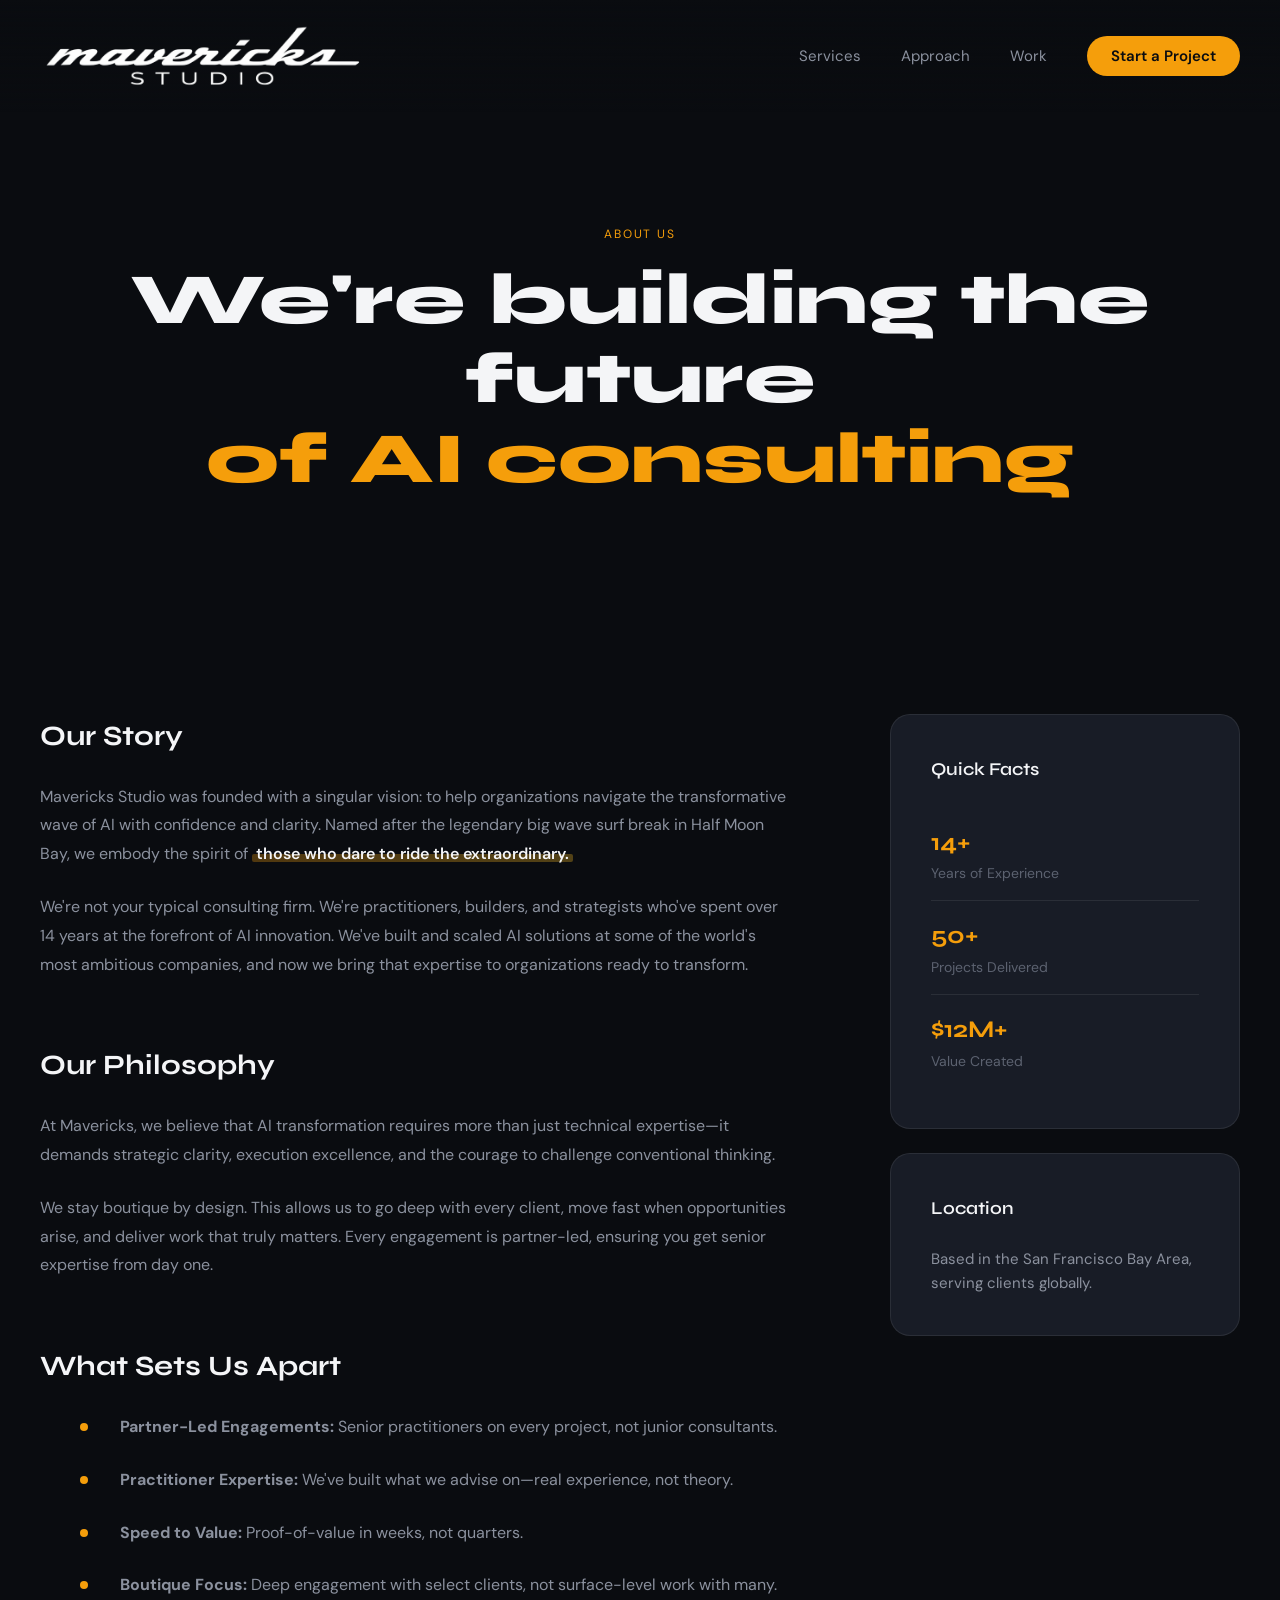
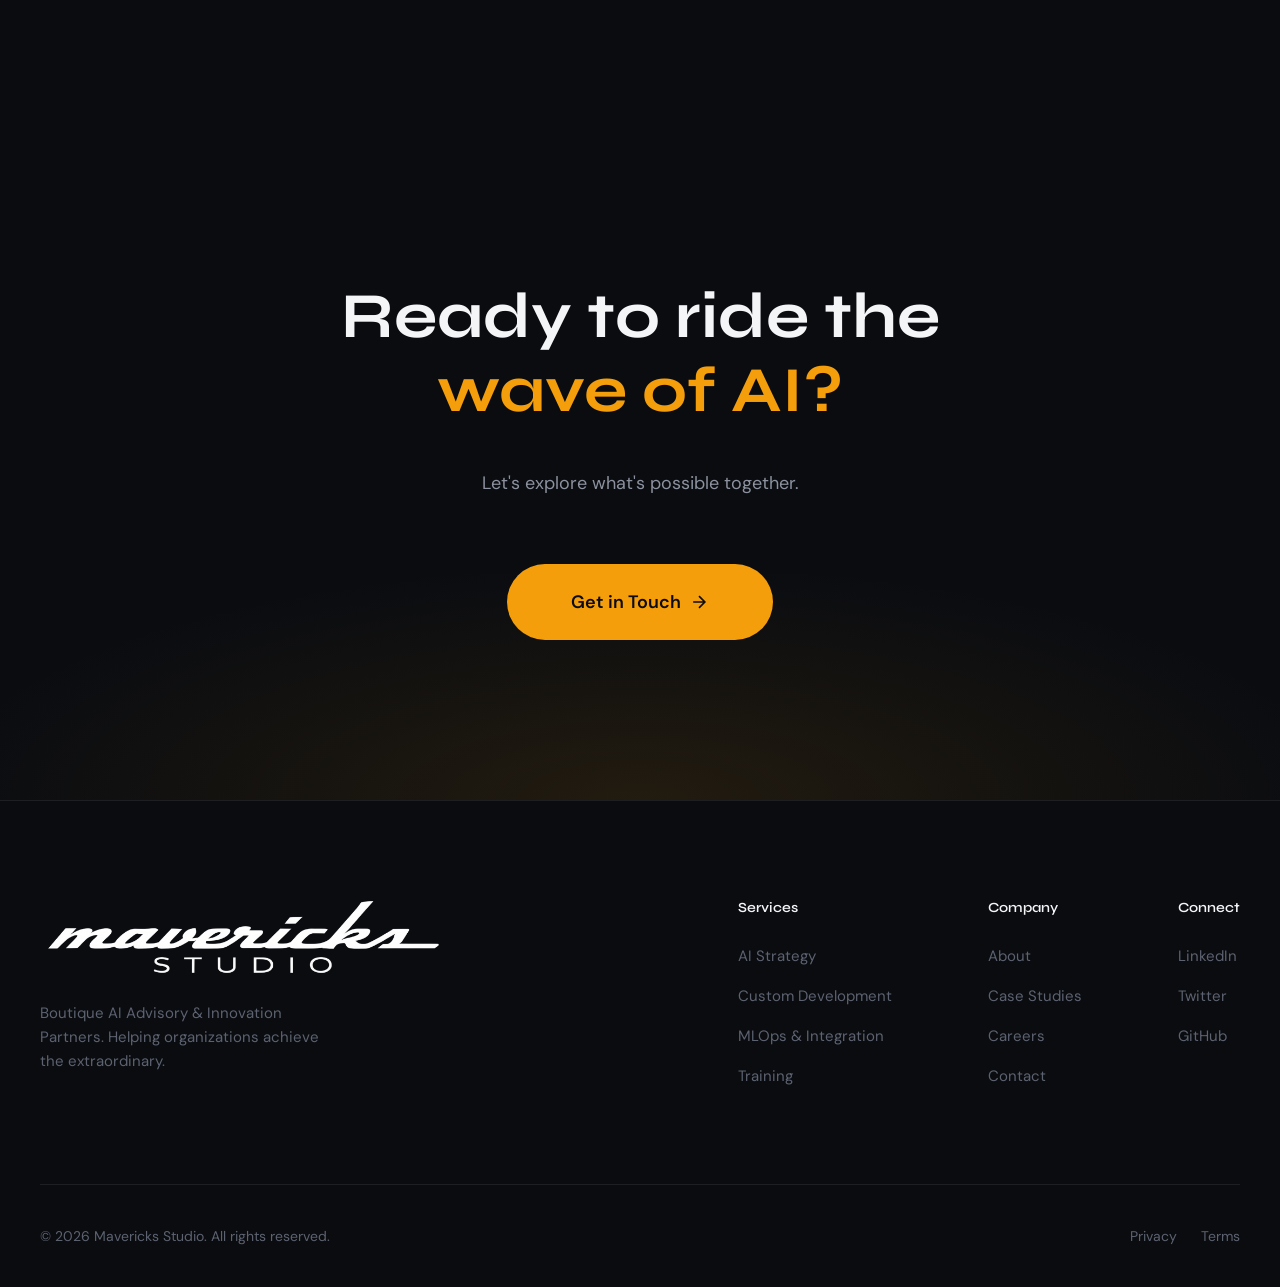
==== about.html @ 0a8742dc "Initial commit: Mavericks Studio landing page" ====
<!DOCTYPE html>
<html lang="en">
<head>
    <meta charset="UTF-8">
    <meta name="viewport" content="width=device-width, initial-scale=1.0">
    <title>About Us | Mavericks Studio</title>
    <meta name="description" content="Learn about Mavericks Studio - a boutique AI Advisory & Innovation Partners helping organizations ride the transformative wave of AI.">
    <link rel="preconnect" href="https://fonts.googleapis.com">
    <link rel="preconnect" href="https://fonts.gstatic.com" crossorigin>
    <link href="https://fonts.googleapis.com/css2?family=Syne:wght@400;500;600;700;800&family=DM+Sans:ital,wght@0,400;0,500;0,600;1,400&display=swap" rel="stylesheet">
    <link rel="stylesheet" href="styles.css">
</head>
<body>
    <!-- Navigation -->
    <nav class="nav">
        <div class="nav-container">
            <a href="index.html" class="logo">
                <img src="assets/logo.png" alt="Mavericks Studio" class="logo-img">
            </a>
            <div class="nav-links">
                <a href="index.html#services">Services</a>
                <a href="index.html#approach">Approach</a>
                <a href="index.html#work">Work</a>
                <a href="index.html#contact" class="nav-cta">Start a Project</a>
            </div>
            <button class="mobile-menu-btn" id="mobileMenuBtn" aria-label="Menu">
                <span></span>
                <span></span>
            </button>
        </div>
    </nav>

    <!-- Mobile Menu -->
    <div class="mobile-menu" id="mobileMenu">
        <div class="mobile-menu-links">
            <a href="index.html#services">Services</a>
            <a href="index.html#approach">Approach</a>
            <a href="index.html#work">Work</a>
            <a href="index.html#contact">Start a Project</a>
        </div>
    </div>

    <!-- Page Header -->
    <section class="page-header">
        <div class="section-container">
            <span class="section-tag">About Us</span>
            <h1 class="page-title">We're building the future<br><span class="text-accent">of AI consulting</span></h1>
        </div>
    </section>

    <!-- About Content -->
    <section class="page-content">
        <div class="section-container">
            <div class="content-grid">
                <div class="content-main">
                    <h2>Our Story</h2>
                    <p>Mavericks Studio was founded with a singular vision: to help organizations navigate the transformative wave of AI with confidence and clarity. Named after the legendary big wave surf break in Half Moon Bay, we embody the spirit of <span class="text-highlight">those who dare to ride the extraordinary.</span></p>
                    
                    <p>We're not your typical consulting firm. We're practitioners, builders, and strategists who've spent over 14 years at the forefront of AI innovation. We've built and scaled AI solutions at some of the world's most ambitious companies, and now we bring that expertise to organizations ready to transform.</p>

                    <h2>Our Philosophy</h2>
                    <p>At Mavericks, we believe that AI transformation requires more than just technical expertise—it demands strategic clarity, execution excellence, and the courage to challenge conventional thinking.</p>
                    
                    <p>We stay boutique by design. This allows us to go deep with every client, move fast when opportunities arise, and deliver work that truly matters. Every engagement is partner-led, ensuring you get senior expertise from day one.</p>

                    <h2>What Sets Us Apart</h2>
                    <ul class="about-list">
                        <li><strong>Partner-Led Engagements:</strong> Senior practitioners on every project, not junior consultants.</li>
                        <li><strong>Practitioner Expertise:</strong> We've built what we advise on—real experience, not theory.</li>
                        <li><strong>Speed to Value:</strong> Proof-of-value in weeks, not quarters.</li>
                        <li><strong>Boutique Focus:</strong> Deep engagement with select clients, not surface-level work with many.</li>
                    </ul>
                </div>
                <div class="content-sidebar">
                    <div class="sidebar-card">
                        <h3>Quick Facts</h3>
                        <div class="fact-item">
                            <span class="fact-value">14+</span>
                            <span class="fact-label">Years of Experience</span>
                        </div>
                        <div class="fact-item">
                            <span class="fact-value">50+</span>
                            <span class="fact-label">Projects Delivered</span>
                        </div>
                        <div class="fact-item">
                            <span class="fact-value">$12M+</span>
                            <span class="fact-label">Value Created</span>
                        </div>
                    </div>
                    <div class="sidebar-card">
                        <h3>Location</h3>
                        <p>Based in the San Francisco Bay Area, serving clients globally.</p>
                    </div>
                </div>
            </div>
        </div>
    </section>

    <!-- CTA Section -->
    <section class="cta" id="contact">
        <div class="cta-bg">
            <div class="cta-gradient"></div>
        </div>
        <div class="section-container">
            <div class="cta-content">
                <h2 class="cta-title">
                    Ready to ride the<br>
                    <span class="text-accent">wave of AI?</span>
                </h2>
                <p class="cta-text">
                    Let's explore what's possible together.
                </p>
                <div class="cta-actions">
                    <a href="mailto:hello@mavericksstudio.com" class="btn btn-primary btn-large">
                        <span>Get in Touch</span>
                        <svg width="20" height="20" viewBox="0 0 24 24" fill="none" stroke="currentColor" stroke-width="2">
                            <path d="M5 12h14M12 5l7 7-7 7"/>
                        </svg>
                    </a>
                </div>
            </div>
        </div>
    </section>

    <!-- Footer -->
    <footer class="footer">
        <div class="section-container">
            <div class="footer-grid">
                <div class="footer-brand">
                    <a href="index.html" class="logo">
                        <img src="assets/logo.png" alt="Mavericks Studio" class="logo-img">
                    </a>
                    <p>Boutique AI Advisory & Innovation Partners. Helping organizations achieve the extraordinary.</p>
                </div>
                <div class="footer-links">
                    <div class="footer-col">
                        <h4>Services</h4>
                        <a href="index.html#services">AI Strategy</a>
                        <a href="index.html#services">Custom Development</a>
                        <a href="index.html#services">MLOps & Integration</a>
                        <a href="index.html#services">Training</a>
                    </div>
                    <div class="footer-col">
                        <h4>Company</h4>
                        <a href="about.html">About</a>
                        <a href="index.html#work">Case Studies</a>
                        <a href="careers.html">Careers</a>
                        <a href="index.html#contact">Contact</a>
                    </div>
                    <div class="footer-col">
                        <h4>Connect</h4>
                        <a href="#">LinkedIn</a>
                        <a href="#">Twitter</a>
                        <a href="#">GitHub</a>
                    </div>
                </div>
            </div>
            <div class="footer-bottom">
                <p>&copy; 2026 Mavericks Studio. All rights reserved.</p>
                <div class="footer-legal">
                    <a href="privacy.html">Privacy</a>
                    <a href="terms.html">Terms</a>
                </div>
            </div>
        </div>
    </footer>

    <script src="script.js"></script>
</body>
</html>
---- styles.css ----
/* =====================================================
   MAVERICKS STUDIO - LANDING PAGE STYLES
   A bold, premium design with deep contrast and warmth
   ===================================================== */

/* CSS Variables */
:root {
    /* Color Palette - Deep navy with warm amber accents */
    --color-bg: #0a0c10;
    --color-bg-elevated: #12151c;
    --color-bg-card: #181c26;
    --color-surface: #1e232e;
    
    --color-text: #f4f5f7;
    --color-text-secondary: #8b919e;
    --color-text-muted: #5c6270;
    
    --color-accent: #f59e0b;
    --color-accent-light: #fbbf24;
    --color-accent-glow: rgba(245, 158, 11, 0.3);
    
    --color-border: rgba(255, 255, 255, 0.08);
    --color-border-hover: rgba(255, 255, 255, 0.15);
    
    /* Typography */
    --font-display: 'Syne', sans-serif;
    --font-body: 'DM Sans', sans-serif;
    
    /* Spacing */
    --space-xs: 0.5rem;
    --space-sm: 1rem;
    --space-md: 1.5rem;
    --space-lg: 2.5rem;
    --space-xl: 4rem;
    --space-2xl: 6rem;
    --space-3xl: 10rem;
    
    /* Transitions */
    --transition-fast: 150ms ease;
    --transition-base: 250ms ease;
    --transition-slow: 400ms cubic-bezier(0.16, 1, 0.3, 1);
    
    /* Border Radius */
    --radius-sm: 6px;
    --radius-md: 12px;
    --radius-lg: 20px;
    --radius-full: 9999px;
}

/* Reset & Base */
*, *::before, *::after {
    margin: 0;
    padding: 0;
    box-sizing: border-box;
}

html {
    scroll-behavior: smooth;
    -webkit-font-smoothing: antialiased;
    -moz-osx-font-smoothing: grayscale;
}

body {
    font-family: var(--font-body);
    font-size: 16px;
    line-height: 1.6;
    color: var(--color-text);
    background: var(--color-bg);
    overflow-x: hidden;
}

a {
    color: inherit;
    text-decoration: none;
}

img {
    max-width: 100%;
    display: block;
}

button {
    font-family: inherit;
    cursor: pointer;
    border: none;
    background: none;
}

/* Cursor Glow Effect */
.cursor-glow {
    position: fixed;
    width: 400px;
    height: 400px;
    border-radius: 50%;
    background: radial-gradient(circle, var(--color-accent-glow) 0%, transparent 70%);
    pointer-events: none;
    z-index: 0;
    opacity: 0;
    transform: translate(-50%, -50%);
    transition: opacity 0.3s ease;
}

body:hover .cursor-glow {
    opacity: 0.4;
}

/* Navigation */
.nav {
    position: fixed;
    top: 0;
    left: 0;
    right: 0;
    z-index: 1000;
    padding: var(--space-md) var(--space-lg);
    background: linear-gradient(to bottom, var(--color-bg) 0%, transparent 100%);
}

.nav-container {
    max-width: 1400px;
    margin: 0 auto;
    display: flex;
    align-items: center;
    justify-content: space-between;
}

.logo {
    display: flex;
    align-items: center;
}

.logo-img {
    height: 64px;
    width: auto;
    transition: opacity var(--transition-fast);
}

.logo:hover .logo-img {
    opacity: 0.8;
}

.nav-links {
    display: flex;
    align-items: center;
    gap: var(--space-lg);
}

.nav-links a {
    font-size: 0.9375rem;
    color: var(--color-text-secondary);
    transition: color var(--transition-fast);
}

.nav-links a:hover {
    color: var(--color-text);
}

.nav-cta {
    padding: var(--space-xs) var(--space-md);
    background: var(--color-accent);
    color: var(--color-bg) !important;
    border-radius: var(--radius-full);
    font-weight: 600;
    transition: transform var(--transition-fast), box-shadow var(--transition-fast);
}

.nav-cta:hover {
    transform: translateY(-2px);
    box-shadow: 0 8px 30px var(--color-accent-glow);
}

.mobile-menu-btn {
    display: none;
    flex-direction: column;
    gap: 6px;
    padding: 8px;
}

.mobile-menu-btn span {
    display: block;
    width: 24px;
    height: 2px;
    background: var(--color-text);
    transition: var(--transition-fast);
}

.mobile-menu {
    display: none;
    position: fixed;
    top: 0;
    left: 0;
    right: 0;
    bottom: 0;
    background: var(--color-bg);
    z-index: 999;
    padding: 100px var(--space-lg);
    opacity: 0;
    visibility: hidden;
    transition: var(--transition-base);
}

.mobile-menu.active {
    opacity: 1;
    visibility: visible;
}

.mobile-menu-links {
    display: flex;
    flex-direction: column;
    gap: var(--space-lg);
}

.mobile-menu-links a {
    font-family: var(--font-display);
    font-size: 2rem;
    font-weight: 600;
}

/* Hero Section */
.hero {
    position: relative;
    min-height: 100vh;
    display: flex;
    align-items: center;
    padding: var(--space-3xl) var(--space-lg) var(--space-2xl);
    overflow: hidden;
}

.hero-bg {
    position: absolute;
    inset: 0;
    z-index: 0;
}

.grid-pattern {
    position: absolute;
    inset: 0;
    background-image: 
        linear-gradient(to right, var(--color-border) 1px, transparent 1px),
        linear-gradient(to bottom, var(--color-border) 1px, transparent 1px);
    background-size: 80px 80px;
    mask-image: radial-gradient(ellipse 80% 60% at 50% 40%, black 20%, transparent 80%);
}

.gradient-orb {
    position: absolute;
    border-radius: 50%;
    filter: blur(80px);
}

.orb-1 {
    width: 600px;
    height: 600px;
    top: -200px;
    right: -100px;
    background: radial-gradient(circle, rgba(245, 158, 11, 0.15) 0%, transparent 70%);
}

.orb-2 {
    width: 400px;
    height: 400px;
    bottom: 100px;
    left: -100px;
    background: radial-gradient(circle, rgba(99, 102, 241, 0.1) 0%, transparent 70%);
}

.hero-content {
    position: relative;
    z-index: 1;
    max-width: 1400px;
    margin: 0 auto;
    width: 100%;
    text-align: center;
}

.hero-badge {
    display: inline-flex;
    align-items: center;
    gap: var(--space-xs);
    padding: var(--space-xs) var(--space-md);
    background: var(--color-bg-elevated);
    border: 1px solid var(--color-border);
    border-radius: var(--radius-full);
    font-size: 0.875rem;
    color: var(--color-text-secondary);
    margin-bottom: var(--space-sm);
}

.hero-content .hero-cta {
    justify-content: center;
}

.badge-dot {
    width: 8px;
    height: 8px;
    background: var(--color-accent);
    border-radius: 50%;
    animation: pulse 2s infinite;
}

@keyframes pulse {
    0%, 100% { opacity: 1; }
    50% { opacity: 0.5; }
}

.hero-title {
    font-family: var(--font-display);
    font-size: clamp(3rem, 8vw, 6.5rem);
    font-weight: 800;
    line-height: 1.05;
    letter-spacing: -0.02em;
    margin-bottom: var(--space-sm);
}

.title-accent {
    color: var(--color-accent);
}

.hero-subtitle {
    max-width: 600px;
    margin-left: auto;
    margin-right: auto;
    font-size: 1.25rem;
    color: var(--color-text-secondary);
    margin-bottom: var(--space-lg);
    line-height: 1.7;
}

.hero-cta {
    display: flex;
    align-items: center;
    gap: var(--space-md);
    flex-wrap: wrap;
}

/* Buttons */
.btn {
    display: inline-flex;
    align-items: center;
    gap: var(--space-xs);
    padding: var(--space-sm) var(--space-lg);
    font-size: 1rem;
    font-weight: 600;
    border-radius: var(--radius-full);
    transition: all var(--transition-base);
}

.btn-primary {
    background: var(--color-accent);
    color: var(--color-bg);
}

.btn-primary:hover {
    transform: translateY(-2px);
    box-shadow: 0 12px 40px var(--color-accent-glow);
}

.btn-primary svg {
    transition: transform var(--transition-fast);
}

.btn-primary:hover svg {
    transform: translateX(4px);
}

.btn-ghost {
    background: transparent;
    border: 1px solid var(--color-border);
    color: var(--color-text);
}

.btn-ghost:hover {
    background: var(--color-bg-elevated);
    border-color: var(--color-border-hover);
}

.btn-large {
    padding: var(--space-md) var(--space-xl);
    font-size: 1.125rem;
}

/* Scroll Indicator */
.scroll-indicator {
    position: absolute;
    bottom: var(--space-xl);
    left: var(--space-lg);
    display: flex;
    flex-direction: column;
    align-items: center;
    gap: var(--space-sm);
}

.scroll-indicator span {
    font-size: 0.75rem;
    text-transform: uppercase;
    letter-spacing: 0.1em;
    color: var(--color-text-muted);
    writing-mode: vertical-rl;
}

.scroll-line {
    width: 1px;
    height: 60px;
    background: linear-gradient(to bottom, var(--color-accent), transparent);
    animation: scrollPulse 2s infinite;
}

@keyframes scrollPulse {
    0%, 100% { opacity: 1; transform: scaleY(1); }
    50% { opacity: 0.5; transform: scaleY(0.8); }
}

/* Animation Classes */
.animate-in {
    opacity: 0;
    transform: translateY(30px);
    animation: fadeInUp 0.8s cubic-bezier(0.16, 1, 0.3, 1) forwards;
    animation-delay: calc(var(--delay, 0) * 0.1s);
}

@keyframes fadeInUp {
    to {
        opacity: 1;
        transform: translateY(0);
    }
}

/* Stats Bar */
.stats-bar {
    background: var(--color-bg-elevated);
    border-top: 1px solid var(--color-border);
    border-bottom: 1px solid var(--color-border);
    padding: var(--space-xl) var(--space-lg);
}

.stats-container {
    max-width: 1000px;
    margin: 0 auto;
    display: flex;
    align-items: center;
    justify-content: space-between;
    flex-wrap: wrap;
    gap: var(--space-lg);
}

.stat-item {
    display: flex;
    flex-direction: column;
    align-items: center;
    text-align: center;
    flex: 1;
    min-width: 150px;
}

.stat-value {
    display: flex;
    align-items: baseline;
    justify-content: center;
}

.stat-prefix {
    font-family: var(--font-display);
    font-size: 2rem;
    font-weight: 700;
    color: var(--color-accent);
}

.stat-number {
    font-family: var(--font-display);
    font-size: 3.5rem;
    font-weight: 700;
    color: var(--color-text);
    line-height: 1;
}

.stat-suffix {
    font-family: var(--font-display);
    font-size: 1.5rem;
    font-weight: 700;
    color: var(--color-accent);
    margin-left: 2px;
}

.stat-label {
    font-size: 0.875rem;
    color: var(--color-text-muted);
    margin-top: var(--space-xs);
}

.stat-divider {
    width: 1px;
    height: 60px;
    background: var(--color-border);
}

/* Clients Bar */
.clients-bar {
    background: var(--color-bg);
    padding: var(--space-xl) var(--space-lg);
    border-bottom: 1px solid var(--color-border);
}

.clients-container {
    max-width: 1200px;
    margin: 0 auto;
    text-align: center;
}

.clients-label {
    display: block;
    font-size: 0.8125rem;
    text-transform: uppercase;
    letter-spacing: 0.1em;
    color: var(--color-text-muted);
    margin-bottom: var(--space-lg);
}

.clients-logos {
    display: flex;
    align-items: center;
    justify-content: center;
    flex-wrap: wrap;
    gap: var(--space-xl);
}

.client-logo {
    font-family: var(--font-display);
    font-size: 1.25rem;
    font-weight: 600;
    color: var(--color-text-muted);
    opacity: 0.5;
    transition: opacity var(--transition-fast);
}

.client-logo:hover {
    opacity: 0.8;
}

/* Section Styles */
.section-container {
    max-width: 1400px;
    margin: 0 auto;
    padding: 0 var(--space-lg);
}

.section-header {
    margin-bottom: var(--space-2xl);
}

.section-tag {
    display: inline-block;
    font-size: 0.75rem;
    text-transform: uppercase;
    letter-spacing: 0.15em;
    color: var(--color-accent);
    margin-bottom: var(--space-sm);
}

.section-title {
    font-family: var(--font-display);
    font-size: clamp(2.5rem, 5vw, 4rem);
    font-weight: 700;
    line-height: 1.15;
    letter-spacing: -0.02em;
}

.text-muted {
    color: var(--color-text-muted);
}

.text-accent {
    color: var(--color-accent);
}

.text-highlight {
    position: relative;
    color: var(--color-text);
    font-weight: 600;
    padding: 0 4px;
}

.text-highlight::before {
    content: '';
    position: absolute;
    left: 0;
    bottom: 2px;
    width: 100%;
    height: 40%;
    background: linear-gradient(90deg, var(--color-accent), var(--color-accent-light));
    opacity: 0.3;
    z-index: -1;
    border-radius: 2px;
}

/* Services Section */
.services {
    padding: var(--space-3xl) 0;
}

.services-grid {
    display: grid;
    grid-template-columns: repeat(3, 1fr);
    gap: var(--space-md);
}

.service-card {
    position: relative;
    padding: var(--space-xl);
    background: var(--color-bg-card);
    border: 1px solid var(--color-border);
    border-radius: var(--radius-lg);
    transition: all var(--transition-slow);
}

.service-card:hover {
    transform: translateY(-4px);
    border-color: var(--color-border-hover);
    box-shadow: 0 20px 60px rgba(0, 0, 0, 0.3);
}

.service-card.featured {
    background: linear-gradient(135deg, var(--color-bg-card) 0%, rgba(245, 158, 11, 0.05) 100%);
    border-color: rgba(245, 158, 11, 0.2);
}

.service-badge {
    position: absolute;
    top: var(--space-md);
    right: var(--space-md);
    padding: 4px 12px;
    background: var(--color-accent);
    color: var(--color-bg);
    font-size: 0.75rem;
    font-weight: 600;
    border-radius: var(--radius-full);
}

.service-icon {
    width: 48px;
    height: 48px;
    margin-bottom: var(--space-md);
    color: var(--color-accent);
}

.service-icon svg {
    width: 100%;
    height: 100%;
}

.service-card h3 {
    font-family: var(--font-display);
    font-size: 1.375rem;
    font-weight: 600;
    margin-bottom: var(--space-sm);
}

.service-card p {
    color: var(--color-text-secondary);
    font-size: 0.9375rem;
    margin-bottom: var(--space-md);
}

.service-tags {
    display: flex;
    flex-wrap: wrap;
    gap: var(--space-xs);
    list-style: none;
}

.service-tags li {
    padding: 4px 10px;
    background: var(--color-surface);
    border-radius: var(--radius-sm);
    font-size: 0.8125rem;
    color: var(--color-text-muted);
}

/* Approach Section */
.approach {
    padding: var(--space-3xl) 0;
    background: var(--color-bg-elevated);
}

.approach-grid {
    display: grid;
    grid-template-columns: 1fr 1fr;
    gap: var(--space-2xl);
    align-items: center;
}

.approach-text {
    font-size: 1.125rem;
    color: var(--color-text-secondary);
    margin-bottom: var(--space-xl);
    line-height: 1.8;
}

.approach-values {
    display: flex;
    flex-direction: column;
    gap: var(--space-lg);
}

.value-item {
    display: flex;
    gap: var(--space-md);
}

.value-number {
    font-family: var(--font-display);
    font-size: 0.875rem;
    font-weight: 700;
    color: var(--color-accent);
    padding-top: 4px;
}

.value-content h4 {
    font-family: var(--font-display);
    font-size: 1.125rem;
    font-weight: 600;
    margin-bottom: var(--space-xs);
}

.value-content p {
    color: var(--color-text-secondary);
    font-size: 0.9375rem;
}

.approach-visual {
    display: flex;
    justify-content: center;
}

.visual-card {
    position: relative;
    width: 320px;
    padding: var(--space-xl);
    background: var(--color-bg-card);
    border: 1px solid var(--color-border);
    border-radius: var(--radius-lg);
}

.visual-grid {
    display: grid;
    grid-template-columns: repeat(3, 1fr);
    gap: 12px;
    margin-bottom: var(--space-lg);
}

.visual-block {
    aspect-ratio: 1;
    background: var(--color-surface);
    border-radius: var(--radius-sm);
    transition: all var(--transition-slow);
}

.visual-block.active {
    background: var(--color-accent);
    box-shadow: 0 0 20px var(--color-accent-glow);
}

.visual-card:hover .visual-block:nth-child(2),
.visual-card:hover .visual-block:nth-child(4),
.visual-card:hover .visual-block:nth-child(6),
.visual-card:hover .visual-block:nth-child(8) {
    background: rgba(245, 158, 11, 0.3);
}

.visual-overlay {
    display: flex;
    justify-content: space-between;
    align-items: center;
}

.visual-label {
    font-size: 0.875rem;
    color: var(--color-text-muted);
}

.visual-value {
    font-family: var(--font-display);
    font-weight: 700;
    color: var(--color-accent);
}

/* Work Section */
.work {
    padding: var(--space-3xl) 0;
}

.work-grid {
    display: grid;
    grid-template-columns: 1.5fr 1fr 1fr;
    gap: var(--space-md);
}

.work-card {
    position: relative;
    background: var(--color-bg-card);
    border: 1px solid var(--color-border);
    border-radius: var(--radius-lg);
    overflow: hidden;
    transition: all var(--transition-slow);
}

.work-card:hover {
    transform: translateY(-4px);
    border-color: var(--color-border-hover);
}

.work-card.large {
    grid-row: span 2;
    display: flex;
    flex-direction: column;
}

.work-image {
    position: relative;
    aspect-ratio: 16/10;
    overflow: hidden;
}

.work-card.large .work-image {
    flex: 1;
    aspect-ratio: unset;
}

.work-placeholder {
    position: absolute;
    inset: 0;
    background: linear-gradient(135deg, var(--color-surface) 0%, var(--color-bg-card) 100%);
    display: flex;
    align-items: center;
    justify-content: center;
}

.work-placeholder.alt {
    background: linear-gradient(135deg, rgba(245, 158, 11, 0.1) 0%, var(--color-bg-card) 100%);
}

.placeholder-shape {
    position: absolute;
    border-radius: 50%;
    border: 2px solid var(--color-border);
}

.shape-1 {
    width: 120px;
    height: 120px;
    top: 50%;
    left: 30%;
    transform: translate(-50%, -50%);
    border-color: var(--color-accent);
    opacity: 0.3;
}

.shape-2 {
    width: 80px;
    height: 80px;
    top: 40%;
    left: 60%;
    transform: translate(-50%, -50%);
}

.shape-3 {
    width: 100px;
    height: 100px;
    top: 50%;
    left: 50%;
    transform: translate(-50%, -50%);
    border-width: 3px;
    border-color: var(--color-accent);
    opacity: 0.5;
}

.shape-4 {
    width: 60px;
    height: 60px;
    top: 50%;
    left: 50%;
    transform: translate(-50%, -50%);
    background: var(--color-accent);
    opacity: 0.2;
}

.work-content {
    padding: var(--space-lg);
}

.work-category {
    display: block;
    font-size: 0.8125rem;
    color: var(--color-accent);
    margin-bottom: var(--space-xs);
}

.work-content h3 {
    font-family: var(--font-display);
    font-size: 1.25rem;
    font-weight: 600;
    margin-bottom: var(--space-sm);
}

.work-content p {
    color: var(--color-text-secondary);
    font-size: 0.9375rem;
}

.work-stats {
    display: flex;
    gap: var(--space-lg);
    margin-top: var(--space-md);
    padding-top: var(--space-md);
    border-top: 1px solid var(--color-border);
}

.work-stat-value {
    display: block;
    font-family: var(--font-display);
    font-size: 1.5rem;
    font-weight: 700;
    color: var(--color-accent);
}

.work-stat-label {
    font-size: 0.8125rem;
    color: var(--color-text-muted);
}

/* Testimonial Section */
.testimonial {
    padding: var(--space-3xl) 0;
    background: var(--color-bg-elevated);
}

.testimonial-content {
    max-width: 800px;
    margin: 0 auto;
    text-align: center;
}

.quote-icon {
    width: 48px;
    height: 48px;
    color: var(--color-accent);
    opacity: 0.5;
    margin-bottom: var(--space-lg);
}

blockquote {
    font-family: var(--font-display);
    font-size: clamp(1.5rem, 3vw, 2rem);
    font-weight: 500;
    line-height: 1.5;
    margin-bottom: var(--space-xl);
}

.testimonial-author {
    display: flex;
    align-items: center;
    justify-content: center;
    gap: var(--space-md);
}

.author-avatar {
    width: 56px;
    height: 56px;
    background: linear-gradient(135deg, var(--color-accent) 0%, var(--color-accent-light) 100%);
    border-radius: 50%;
    display: flex;
    align-items: center;
    justify-content: center;
    font-family: var(--font-display);
    font-weight: 700;
    color: var(--color-bg);
}

.author-info {
    text-align: left;
}

.author-name {
    display: block;
    font-weight: 600;
}

.author-role {
    font-size: 0.875rem;
    color: var(--color-text-muted);
}

/* CTA Section */
.cta {
    position: relative;
    padding: var(--space-3xl) 0;
    overflow: hidden;
}

.cta-bg {
    position: absolute;
    inset: 0;
    z-index: 0;
}

.cta-gradient {
    position: absolute;
    inset: 0;
    background: radial-gradient(ellipse 80% 50% at 50% 100%, rgba(245, 158, 11, 0.1) 0%, transparent 70%);
}

.cta-content {
    position: relative;
    z-index: 1;
    max-width: 700px;
    margin: 0 auto;
    text-align: center;
}

.cta-title {
    font-family: var(--font-display);
    font-size: clamp(2.5rem, 5vw, 4rem);
    font-weight: 700;
    line-height: 1.15;
    margin-bottom: var(--space-lg);
}

.cta-text {
    font-size: 1.125rem;
    color: var(--color-text-secondary);
    margin-bottom: var(--space-xl);
    line-height: 1.8;
}

.cta-actions {
    display: flex;
    flex-direction: column;
    align-items: center;
    gap: var(--space-md);
}

.cta-note {
    font-size: 0.875rem;
    color: var(--color-text-muted);
}

.cta-note a {
    color: var(--color-accent);
    text-decoration: underline;
    text-underline-offset: 3px;
}

.cta-note a:hover {
    color: var(--color-accent-light);
}

/* Footer */
.footer {
    padding: var(--space-2xl) 0 var(--space-lg);
    border-top: 1px solid var(--color-border);
}

.footer-grid {
    display: grid;
    grid-template-columns: 1.5fr 2fr;
    gap: var(--space-2xl);
    margin-bottom: var(--space-2xl);
}

.footer-brand .logo-img {
    height: 80px;
}

.footer-brand p {
    color: var(--color-text-muted);
    margin-top: var(--space-md);
    max-width: 280px;
    font-size: 0.9375rem;
}

.footer-links {
    display: flex;
    justify-content: flex-end;
    gap: var(--space-2xl);
}

.footer-col {
    display: flex;
    flex-direction: column;
    gap: var(--space-sm);
}

.footer-col h4 {
    font-family: var(--font-display);
    font-size: 0.875rem;
    font-weight: 600;
    margin-bottom: var(--space-xs);
}

.footer-col a {
    font-size: 0.9375rem;
    color: var(--color-text-muted);
    transition: color var(--transition-fast);
}

.footer-col a:hover {
    color: var(--color-text);
}

.footer-bottom {
    display: flex;
    justify-content: space-between;
    align-items: center;
    padding-top: var(--space-lg);
    border-top: 1px solid var(--color-border);
}

.footer-bottom p {
    font-size: 0.875rem;
    color: var(--color-text-muted);
}

.footer-legal {
    display: flex;
    gap: var(--space-md);
}

.footer-legal a {
    font-size: 0.875rem;
    color: var(--color-text-muted);
    transition: color var(--transition-fast);
}

.footer-legal a:hover {
    color: var(--color-text);
}

/* Page Header (Child Pages) */
.page-header {
    padding: calc(var(--space-3xl) + 60px) var(--space-lg) var(--space-2xl);
    text-align: center;
}

.page-title {
    font-family: var(--font-display);
    font-size: clamp(2.5rem, 6vw, 4.5rem);
    font-weight: 800;
    line-height: 1.1;
    margin-bottom: var(--space-md);
}

.page-subtitle {
    font-size: 1.125rem;
    color: var(--color-text-secondary);
    max-width: 600px;
    margin: 0 auto;
}

/* Page Content */
.page-content {
    padding: var(--space-2xl) 0;
}

.content-grid {
    display: grid;
    grid-template-columns: 1fr 350px;
    gap: var(--space-2xl);
    align-items: start;
}

.content-main h2 {
    font-family: var(--font-display);
    font-size: 1.75rem;
    font-weight: 700;
    margin-top: var(--space-xl);
    margin-bottom: var(--space-md);
}

.content-main h2:first-child {
    margin-top: 0;
}

.content-main p {
    color: var(--color-text-secondary);
    line-height: 1.8;
    margin-bottom: var(--space-md);
}

.content-main ul {
    margin-bottom: var(--space-md);
    padding-left: var(--space-lg);
}

.content-main li {
    color: var(--color-text-secondary);
    line-height: 1.8;
    margin-bottom: var(--space-sm);
}

.about-list {
    list-style: none;
    padding-left: 0;
}

.about-list li {
    padding-left: var(--space-lg);
    position: relative;
    margin-bottom: var(--space-md);
}

.about-list li::before {
    content: '';
    position: absolute;
    left: 0;
    top: 10px;
    width: 8px;
    height: 8px;
    background: var(--color-accent);
    border-radius: 50%;
}

/* Sidebar */
.sidebar-card {
    background: var(--color-bg-card);
    border: 1px solid var(--color-border);
    border-radius: var(--radius-lg);
    padding: var(--space-lg);
    margin-bottom: var(--space-md);
}

.sidebar-card h3 {
    font-family: var(--font-display);
    font-size: 1.125rem;
    font-weight: 600;
    margin-bottom: var(--space-md);
}

.sidebar-card p {
    color: var(--color-text-secondary);
    font-size: 0.9375rem;
}

.fact-item {
    display: flex;
    flex-direction: column;
    padding: var(--space-sm) 0;
    border-bottom: 1px solid var(--color-border);
}

.fact-item:last-child {
    border-bottom: none;
}

.fact-value {
    font-family: var(--font-display);
    font-size: 1.5rem;
    font-weight: 700;
    color: var(--color-accent);
}

.fact-label {
    font-size: 0.875rem;
    color: var(--color-text-muted);
}

/* Benefits Grid (Careers) */
.content-full {
    max-width: 1000px;
    margin: 0 auto;
}

.content-full h2 {
    font-family: var(--font-display);
    font-size: 2rem;
    font-weight: 700;
    margin-bottom: var(--space-xl);
    text-align: center;
}

.benefits-grid {
    display: grid;
    grid-template-columns: repeat(2, 1fr);
    gap: var(--space-md);
}

.benefit-card {
    background: var(--color-bg-card);
    border: 1px solid var(--color-border);
    border-radius: var(--radius-lg);
    padding: var(--space-lg);
    transition: all var(--transition-slow);
}

.benefit-card:hover {
    border-color: var(--color-border-hover);
    transform: translateY(-4px);
}

.benefit-icon {
    width: 48px;
    height: 48px;
    color: var(--color-accent);
    margin-bottom: var(--space-md);
}

.benefit-icon svg {
    width: 100%;
    height: 100%;
}

.benefit-card h3 {
    font-family: var(--font-display);
    font-size: 1.25rem;
    font-weight: 600;
    margin-bottom: var(--space-sm);
}

.benefit-card p {
    color: var(--color-text-secondary);
    font-size: 0.9375rem;
}

/* Positions Section */
.positions-section {
    padding: var(--space-2xl) 0;
    background: var(--color-bg-elevated);
}

.positions-section h2 {
    font-family: var(--font-display);
    font-size: 2rem;
    font-weight: 700;
    margin-bottom: var(--space-xl);
}

.positions-list {
    display: flex;
    flex-direction: column;
    gap: var(--space-md);
    margin-bottom: var(--space-2xl);
}

.position-card {
    display: flex;
    justify-content: space-between;
    align-items: center;
    background: var(--color-bg-card);
    border: 1px solid var(--color-border);
    border-radius: var(--radius-lg);
    padding: var(--space-lg);
    transition: all var(--transition-base);
}

.position-card:hover {
    border-color: var(--color-border-hover);
}

.position-info h3 {
    font-family: var(--font-display);
    font-size: 1.25rem;
    font-weight: 600;
    margin-bottom: var(--space-xs);
}

.position-meta {
    display: flex;
    gap: var(--space-md);
    margin-bottom: var(--space-sm);
}

.position-meta span {
    font-size: 0.8125rem;
    color: var(--color-accent);
}

.position-info p {
    color: var(--color-text-secondary);
    font-size: 0.9375rem;
    max-width: 600px;
}

.open-application {
    text-align: center;
    padding: var(--space-xl);
    background: var(--color-bg-card);
    border: 1px solid var(--color-border);
    border-radius: var(--radius-lg);
}

.open-application h3 {
    font-family: var(--font-display);
    font-size: 1.5rem;
    font-weight: 600;
    margin-bottom: var(--space-sm);
}

.open-application p {
    color: var(--color-text-secondary);
    margin-bottom: var(--space-lg);
    max-width: 500px;
    margin-left: auto;
    margin-right: auto;
}

/* Legal Content */
.legal-content {
    padding: var(--space-xl) 0 var(--space-3xl);
}

.legal-text {
    max-width: 800px;
    margin: 0 auto;
}

.legal-text h2 {
    font-family: var(--font-display);
    font-size: 1.5rem;
    font-weight: 700;
    margin-top: var(--space-xl);
    margin-bottom: var(--space-md);
    color: var(--color-text);
}

.legal-text h3 {
    font-family: var(--font-display);
    font-size: 1.125rem;
    font-weight: 600;
    margin-top: var(--space-md);
    margin-bottom: var(--space-sm);
}

.legal-text p {
    color: var(--color-text-secondary);
    line-height: 1.8;
    margin-bottom: var(--space-md);
}

.legal-text ul {
    margin-bottom: var(--space-md);
    padding-left: var(--space-lg);
}

.legal-text li {
    color: var(--color-text-secondary);
    line-height: 1.8;
    margin-bottom: var(--space-xs);
}

.legal-text a {
    color: var(--color-accent);
}

.legal-text a:hover {
    text-decoration: underline;
}

/* Responsive Styles */
@media (max-width: 1200px) {
    .services-grid {
        grid-template-columns: repeat(2, 1fr);
    }
    
    .work-grid {
        grid-template-columns: 1fr 1fr;
    }
    
    .work-card.large {
        grid-column: span 2;
        grid-row: span 1;
    }
}

@media (max-width: 900px) {
    .nav-links {
        display: none;
    }
    
    .mobile-menu-btn {
        display: flex;
    }
    
    .mobile-menu {
        display: block;
    }
    
    .approach-grid {
        grid-template-columns: 1fr;
        gap: var(--space-xl);
    }
    
    .approach-visual {
        order: -1;
    }
    
    .footer-grid {
        grid-template-columns: 1fr;
        gap: var(--space-xl);
    }
    
    .footer-links {
        justify-content: flex-start;
        flex-wrap: wrap;
        gap: var(--space-xl);
    }
    
    .content-grid {
        grid-template-columns: 1fr;
    }
    
    .content-sidebar {
        order: -1;
    }
    
    .benefits-grid {
        grid-template-columns: 1fr;
    }
    
    .position-card {
        flex-direction: column;
        align-items: flex-start;
        gap: var(--space-md);
    }
}

@media (max-width: 768px) {
    :root {
        --space-lg: 1.5rem;
        --space-xl: 2.5rem;
        --space-2xl: 3.5rem;
        --space-3xl: 5rem;
    }
    
    .nav {
        padding: var(--space-sm) var(--space-md);
    }
    
    .logo-img {
        height: 48px;
    }
    
    .hero {
        padding: calc(var(--space-3xl) + 2rem) var(--space-md) var(--space-xl);
        min-height: auto;
    }
    
    .hero-badge {
        font-size: 0.75rem;
        padding: 6px 12px;
    }
    
    .hero-title {
        font-size: clamp(2.25rem, 10vw, 3.5rem);
        margin-bottom: var(--space-sm);
    }
    
    .hero-subtitle {
        font-size: 1rem;
        padding: 0 var(--space-sm);
    }
    
    .services-grid,
    .work-grid {
        grid-template-columns: 1fr;
        gap: var(--space-md);
    }
    
    .work-card.large {
        grid-column: span 1;
    }
    
    .stats-container {
        flex-direction: column;
        text-align: center;
        gap: var(--space-md);
    }
    
    .stat-item {
        min-width: auto;
        width: 100%;
        padding: var(--space-sm) 0;
    }
    
    .stat-number {
        font-size: 2.5rem;
    }
    
    .stat-prefix {
        font-size: 1.5rem;
    }
    
    .stat-suffix {
        font-size: 1.25rem;
    }
    
    .stat-divider {
        width: 60px;
        height: 1px;
    }
    
    .clients-logos {
        gap: var(--space-lg);
    }
    
    .client-logo {
        font-size: 1rem;
    }
    
    .hero-cta {
        flex-direction: column;
        align-items: center;
        width: 100%;
    }
    
    .hero-cta .btn {
        width: 100%;
        justify-content: center;
    }
    
    .section-container {
        padding: 0 var(--space-md);
    }
    
    .section-title {
        font-size: clamp(1.75rem, 7vw, 2.5rem);
    }
    
    .service-card {
        padding: var(--space-lg);
    }
    
    .approach-text {
        font-size: 1rem;
    }
    
    .cta-title {
        font-size: clamp(2rem, 8vw, 3rem);
    }
    
    .footer-brand .logo-img {
        height: 56px;
    }
    
    .scroll-indicator {
        display: none;
    }
    
    .footer-bottom {
        flex-direction: column;
        gap: var(--space-sm);
        text-align: center;
    }
}

@media (max-width: 480px) {
    :root {
        --space-md: 1rem;
        --space-lg: 1.25rem;
        --space-xl: 2rem;
        --space-2xl: 3rem;
        --space-3xl: 4rem;
    }
    
    .logo-img {
        height: 40px;
    }
    
    .hero {
        padding-top: 100px;
    }
    
    .hero-badge {
        font-size: 0.6875rem;
    }
    
    .hero-title {
        font-size: 2rem;
        line-height: 1.1;
    }
    
    .title-accent {
        display: block;
    }
    
    .hero-subtitle {
        font-size: 0.9375rem;
        line-height: 1.6;
    }
    
    .btn {
        padding: var(--space-sm) var(--space-md);
        font-size: 0.9375rem;
    }
    
    .btn-large {
        padding: var(--space-sm) var(--space-lg);
        font-size: 1rem;
    }
    
    .stats-bar {
        padding: var(--space-lg) var(--space-md);
    }
    
    .stat-number {
        font-size: 2rem;
    }
    
    .stat-prefix {
        font-size: 1.25rem;
    }
    
    .stat-suffix {
        font-size: 1rem;
    }
    
    .stat-label {
        font-size: 0.75rem;
    }
    
    .clients-bar {
        padding: var(--space-lg) var(--space-md);
    }
    
    .clients-logos {
        gap: var(--space-md);
    }
    
    .client-logo {
        font-size: 0.875rem;
    }
    
    .section-header {
        margin-bottom: var(--space-xl);
    }
    
    .section-title {
        font-size: 1.75rem;
    }
    
    .service-card {
        padding: var(--space-md);
    }
    
    .service-card h3 {
        font-size: 1.125rem;
    }
    
    .service-card p {
        font-size: 0.875rem;
    }
    
    .service-tags li {
        font-size: 0.75rem;
    }
    
    .value-item {
        flex-direction: column;
        gap: var(--space-sm);
    }
    
    .value-number {
        font-size: 0.75rem;
    }
    
    .work-content {
        padding: var(--space-md);
    }
    
    .work-content h3 {
        font-size: 1.125rem;
    }
    
    .work-stats {
        flex-direction: column;
        gap: var(--space-sm);
    }
    
    blockquote {
        font-size: 1.125rem;
        padding: 0 var(--space-sm);
    }
    
    .testimonial-author {
        flex-direction: column;
        text-align: center;
    }
    
    .author-info {
        text-align: center;
    }
    
    .cta-title {
        font-size: 1.75rem;
    }
    
    .cta-text {
        font-size: 1rem;
    }
    
    .footer-brand .logo-img {
        height: 48px;
    }
    
    .footer-col h4 {
        font-size: 0.8125rem;
    }
    
    .footer-col a {
        font-size: 0.875rem;
    }
    
    .footer-bottom {
        flex-direction: column;
        gap: var(--space-sm);
        text-align: center;
    }
    
    .mobile-menu-links a {
        font-size: 1.5rem;
    }
}

/* Extra small devices (iPhone SE, Galaxy S8) */
@media (max-width: 375px) {
    .hero-title {
        font-size: 1.75rem;
    }
    
    .hero-badge {
        font-size: 0.625rem;
        padding: 5px 10px;
    }
    
    .section-title {
        font-size: 1.5rem;
    }
    
    .stat-number {
        font-size: 1.75rem;
    }
}
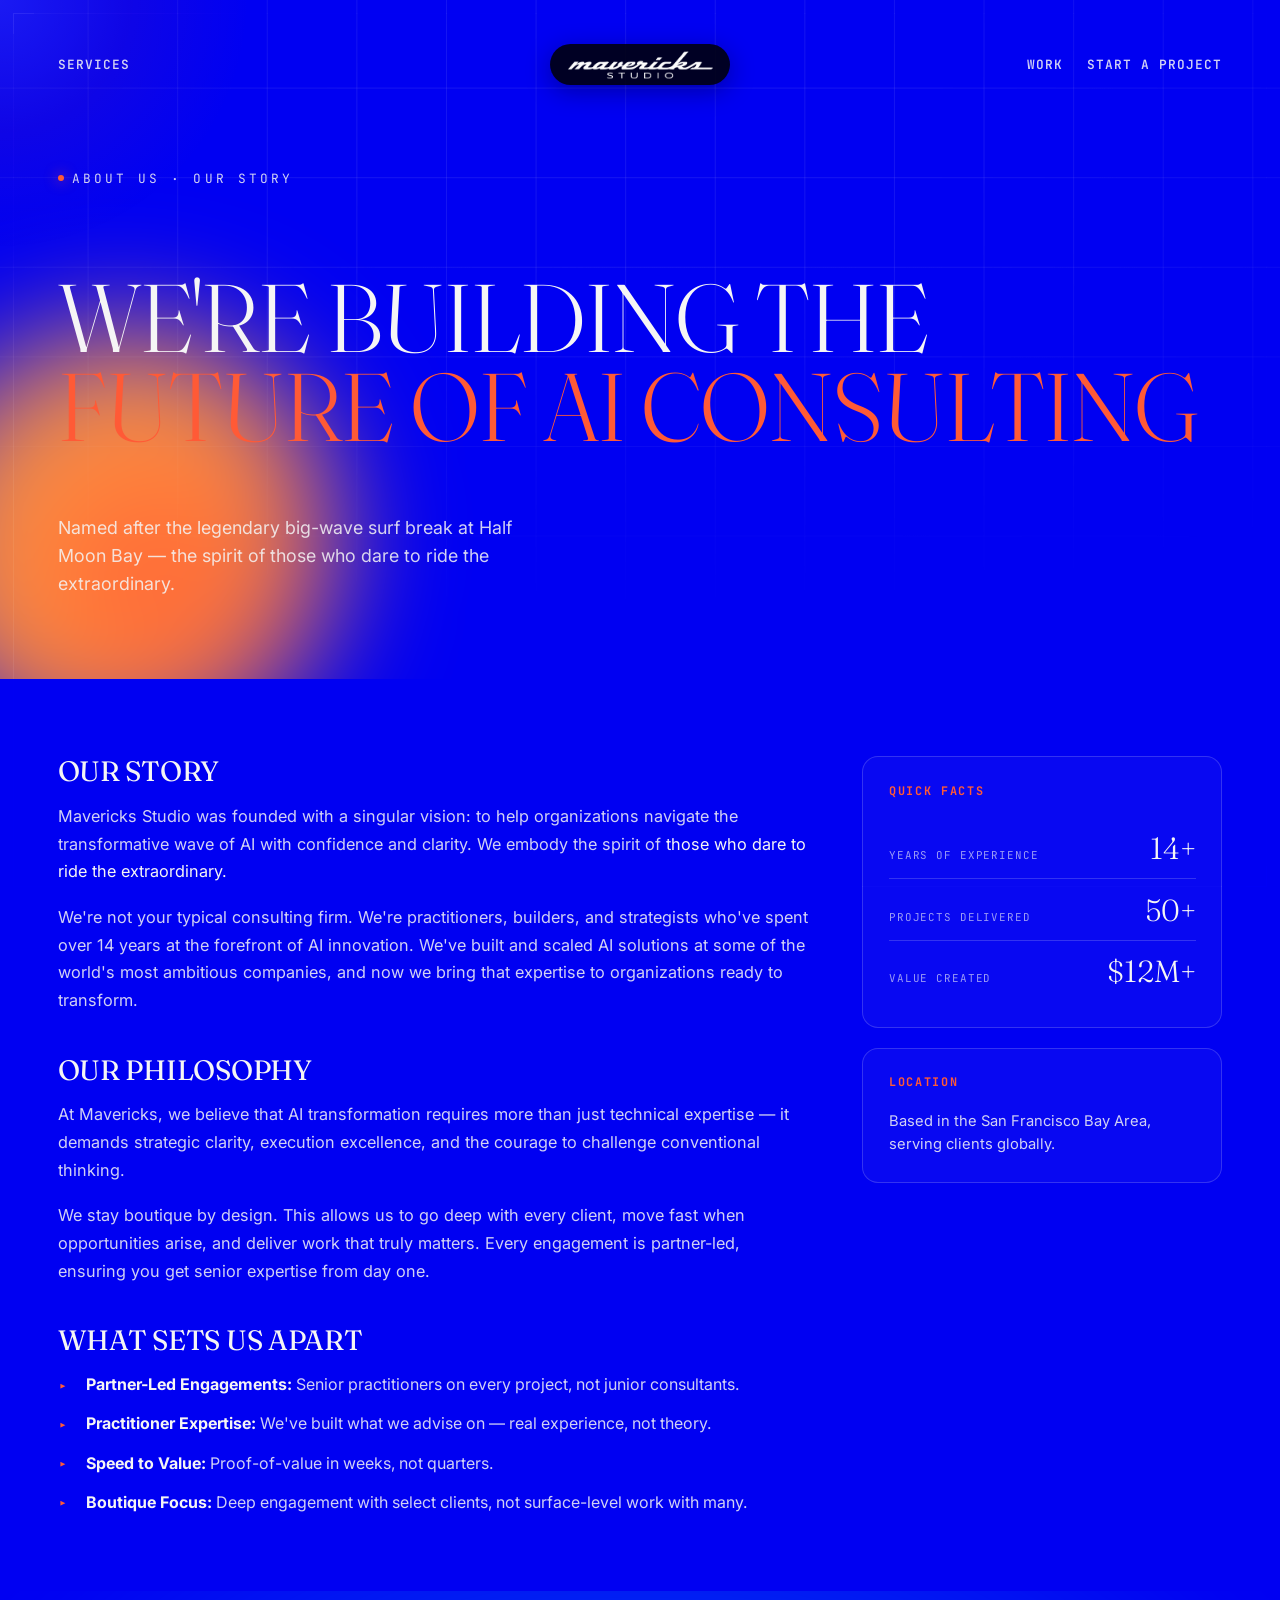
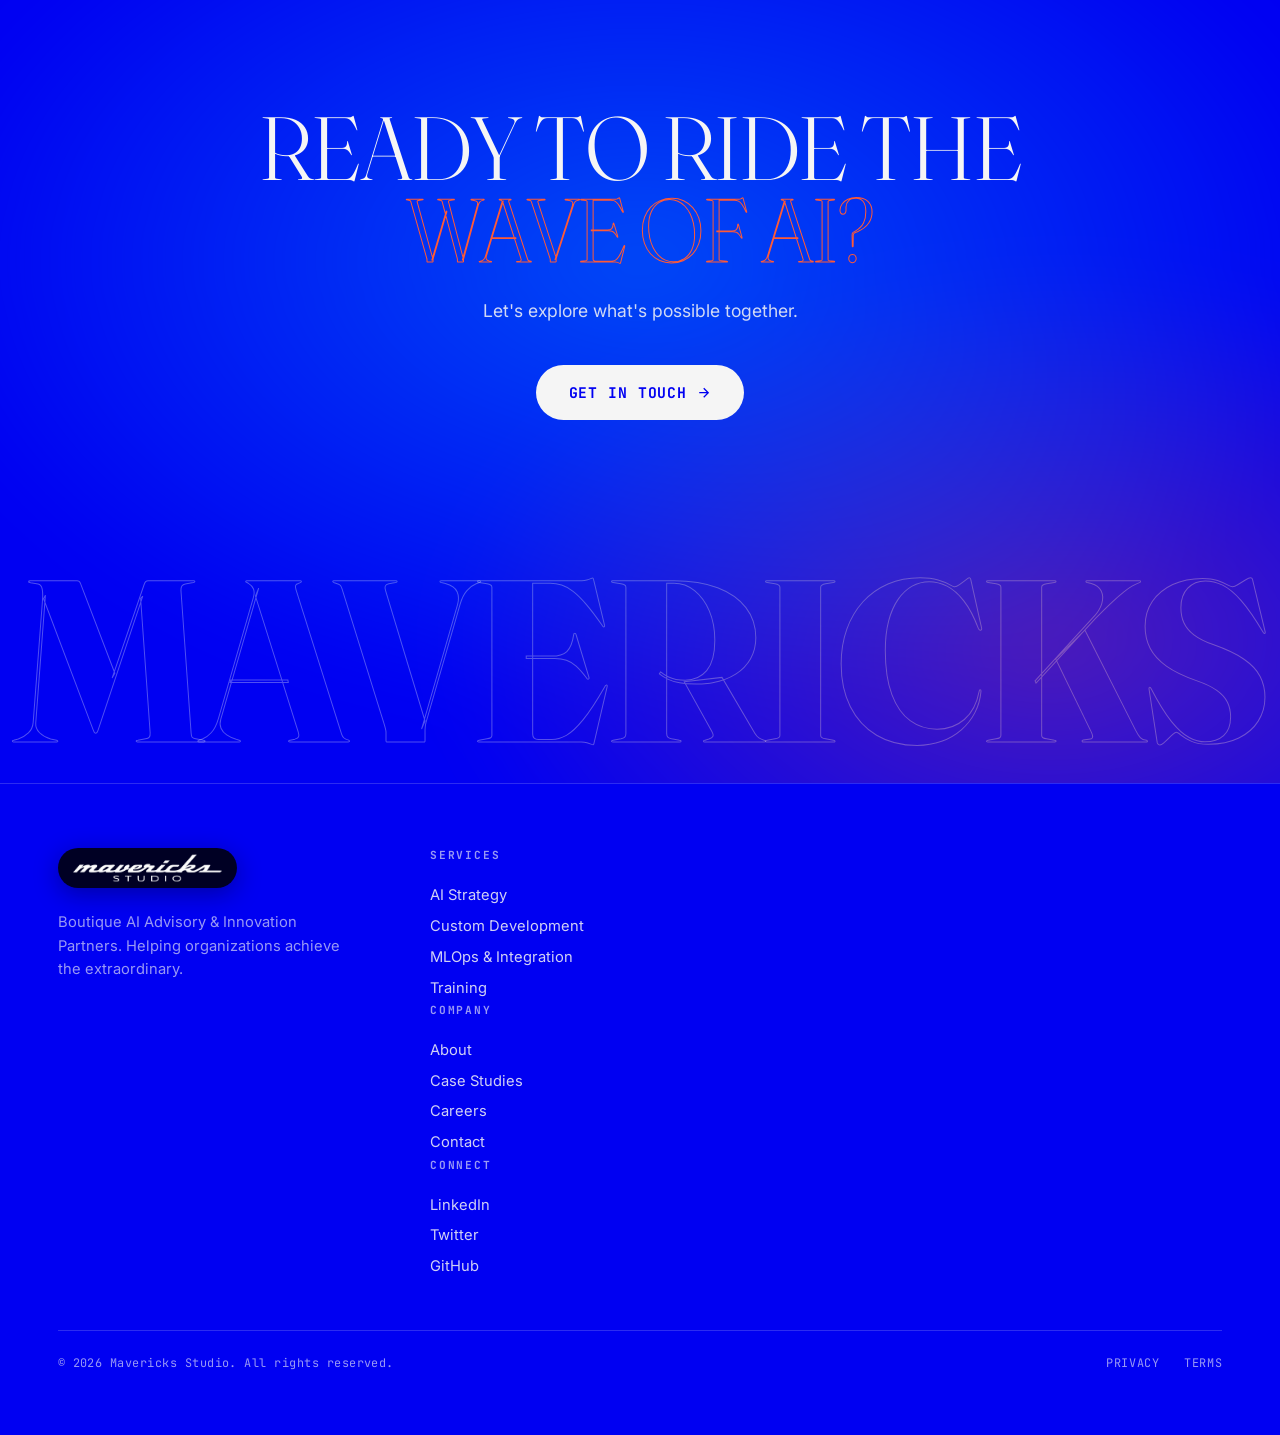
==== commit c628c2dd: "Redesign site with Hermes-inspired UI" ====
--- a/about.html
+++ b/about.html
@@ -2,167 +2,142 @@
 <html lang="en">
 <head>
     <meta charset="UTF-8">
-    <meta name="viewport" content="width=device-width, initial-scale=1.0">
+    <meta name="viewport" content="width=device-width, initial-scale=1.0, viewport-fit=cover">
     <title>About Us | Mavericks Studio</title>
-    <meta name="description" content="Learn about Mavericks Studio - a boutique AI Advisory & Innovation Partners helping organizations ride the transformative wave of AI.">
+    <meta name="description" content="Learn about Mavericks Studio — a boutique AI Advisory & Innovation Partners helping organizations ride the transformative wave of AI.">
+    <meta name="theme-color" content="#0000f2">
     <link rel="preconnect" href="https://fonts.googleapis.com">
     <link rel="preconnect" href="https://fonts.gstatic.com" crossorigin>
-    <link href="https://fonts.googleapis.com/css2?family=Syne:wght@400;500;600;700;800&family=DM+Sans:ital,wght@0,400;0,500;0,600;1,400&display=swap" rel="stylesheet">
+    <link href="https://fonts.googleapis.com/css2?family=Fraunces:ital,opsz,wght@0,9..144,300;0,9..144,400;0,9..144,500;0,9..144,700;1,9..144,400&family=JetBrains+Mono:wght@400;500;700&family=Inter:wght@400;500;600&display=swap" rel="stylesheet">
     <link rel="stylesheet" href="styles.css">
 </head>
 <body>
-    <!-- Navigation -->
-    <nav class="nav">
-        <div class="nav-container">
-            <a href="index.html" class="logo">
-                <img src="assets/logo.png" alt="Mavericks Studio" class="logo-img">
-            </a>
-            <div class="nav-links">
-                <a href="index.html#services">Services</a>
-                <a href="index.html#approach">Approach</a>
-                <a href="index.html#work">Work</a>
-                <a href="index.html#contact" class="nav-cta">Start a Project</a>
-            </div>
-            <button class="mobile-menu-btn" id="mobileMenuBtn" aria-label="Menu">
-                <span></span>
-                <span></span>
-            </button>
-        </div>
+    <div class="cursor-glow" id="cursorGlow"></div>
+    <div class="frame" aria-hidden="true"></div>
+
+    <nav class="nav" id="nav">
+         <div class="nav-left"><a href="index.html#services" class="navlink">Services</a></div>
+         <a href="index.html" class="logo nav-center"><img src="assets/logo.png" alt="Mavericks Studio" class="logo-img"></a>
+         <div class="nav-right">
+             <a href="index.html#work" class="navlink">Work</a>
+             <a href="index.html#contact" class="navlink nav-cta">Start a Project</a>
+         </div>
+         <button class="menu-btn" id="mobileMenuBtn" aria-label="Menu" aria-expanded="false"><span></span><span></span></button>
     </nav>
 
-    <!-- Mobile Menu -->
     <div class="mobile-menu" id="mobileMenu">
-        <div class="mobile-menu-links">
-            <a href="index.html#services">Services</a>
-            <a href="index.html#approach">Approach</a>
-            <a href="index.html#work">Work</a>
-            <a href="index.html#contact">Start a Project</a>
-        </div>
+         <a href="index.html#services">Services</a>
+         <a href="index.html#approach">Approach</a>
+         <a href="index.html#work">Work</a>
+         <a href="about.html">About</a>
+         <a href="index.html#contact">Start a Project</a>
     </div>
 
-    <!-- Page Header -->
-    <section class="page-header">
-        <div class="section-container">
-            <span class="section-tag">About Us</span>
-            <h1 class="page-title">We're building the future<br><span class="text-accent">of AI consulting</span></h1>
-        </div>
+    <!-- PAGE HEADER -->
+    <header class="page-hero">
+         <div class="hero-bg">
+             <div class="grid-pattern"></div>
+             <div class="orb orb-2"></div>
+         </div>
+         <div class="section-container" style="position:relative;z-index:3;">
+             <p class="eyebrow" data-reveal><span class="dot"></span>About Us · Our Story</p>
+             <h1 class="display" data-reveal>We're building the<br><span class="accent">future of AI consulting</span></h1>
+             <p class="lead" data-reveal>Named after the legendary big-wave surf break at Half Moon Bay — the spirit of those who dare to ride the extraordinary.</p>
+         </div>
+    </header>
+
+    <!-- ABOUT CONTENT -->
+    <section class="content">
+         <div class="section-container">
+             <div class="content-grid">
+                 <div class="content-main prose" data-reveal>
+                     <h2>Our Story</h2>
+                     <p>Mavericks Studio was founded with a singular vision: to help organizations navigate the transformative wave of AI with confidence and clarity. We embody the spirit of <span class="hl">those who dare to ride the extraordinary.</span></p>
+                     <p>We're not your typical consulting firm. We're practitioners, builders, and strategists who've spent over 14 years at the forefront of AI innovation. We've built and scaled AI solutions at some of the world's most ambitious companies, and now we bring that expertise to organizations ready to transform.</p>
+
+                     <h2>Our Philosophy</h2>
+                     <p>At Mavericks, we believe that AI transformation requires more than just technical expertise — it demands strategic clarity, execution excellence, and the courage to challenge conventional thinking.</p>
+                     <p>We stay boutique by design. This allows us to go deep with every client, move fast when opportunities arise, and deliver work that truly matters. Every engagement is partner-led, ensuring you get senior expertise from day one.</p>
+
+                     <h2>What Sets Us Apart</h2>
+                     <ul class="about-list">
+                         <li><strong>Partner-Led Engagements:</strong> Senior practitioners on every project, not junior consultants.</li>
+                         <li><strong>Practitioner Expertise:</strong> We've built what we advise on — real experience, not theory.</li>
+                         <li><strong>Speed to Value:</strong> Proof-of-value in weeks, not quarters.</li>
+                         <li><strong>Boutique Focus:</strong> Deep engagement with select clients, not surface-level work with many.</li>
+                     </ul>
+                 </div>
+
+                 <aside class="content-sidebar sidebar" data-reveal>
+                     <div class="card">
+                         <h3>Quick Facts</h3>
+                         <div class="fact"><span class="fl">Years of Experience</span><span class="fv">14+</span></div>
+                         <div class="fact"><span class="fl">Projects Delivered</span><span class="fv">50+</span></div>
+                         <div class="fact"><span class="fl">Value Created</span><span class="fv">$12M+</span></div>
+                     </div>
+                     <div class="card">
+                         <h3>Location</h3>
+                         <p>Based in the San Francisco Bay Area, serving clients globally.</p>
+                     </div>
+                 </aside>
+             </div>
+         </div>
     </section>
 
-    <!-- About Content -->
-    <section class="page-content">
-        <div class="section-container">
-            <div class="content-grid">
-                <div class="content-main">
-                    <h2>Our Story</h2>
-                    <p>Mavericks Studio was founded with a singular vision: to help organizations navigate the transformative wave of AI with confidence and clarity. Named after the legendary big wave surf break in Half Moon Bay, we embody the spirit of <span class="text-highlight">those who dare to ride the extraordinary.</span></p>
-                    
-                    <p>We're not your typical consulting firm. We're practitioners, builders, and strategists who've spent over 14 years at the forefront of AI innovation. We've built and scaled AI solutions at some of the world's most ambitious companies, and now we bring that expertise to organizations ready to transform.</p>
-
-                    <h2>Our Philosophy</h2>
-                    <p>At Mavericks, we believe that AI transformation requires more than just technical expertise—it demands strategic clarity, execution excellence, and the courage to challenge conventional thinking.</p>
-                    
-                    <p>We stay boutique by design. This allows us to go deep with every client, move fast when opportunities arise, and deliver work that truly matters. Every engagement is partner-led, ensuring you get senior expertise from day one.</p>
-
-                    <h2>What Sets Us Apart</h2>
-                    <ul class="about-list">
-                        <li><strong>Partner-Led Engagements:</strong> Senior practitioners on every project, not junior consultants.</li>
-                        <li><strong>Practitioner Expertise:</strong> We've built what we advise on—real experience, not theory.</li>
-                        <li><strong>Speed to Value:</strong> Proof-of-value in weeks, not quarters.</li>
-                        <li><strong>Boutique Focus:</strong> Deep engagement with select clients, not surface-level work with many.</li>
-                    </ul>
-                </div>
-                <div class="content-sidebar">
-                    <div class="sidebar-card">
-                        <h3>Quick Facts</h3>
-                        <div class="fact-item">
-                            <span class="fact-value">14+</span>
-                            <span class="fact-label">Years of Experience</span>
-                        </div>
-                        <div class="fact-item">
-                            <span class="fact-value">50+</span>
-                            <span class="fact-label">Projects Delivered</span>
-                        </div>
-                        <div class="fact-item">
-                            <span class="fact-value">$12M+</span>
-                            <span class="fact-label">Value Created</span>
-                        </div>
-                    </div>
-                    <div class="sidebar-card">
-                        <h3>Location</h3>
-                        <p>Based in the San Francisco Bay Area, serving clients globally.</p>
-                    </div>
-                </div>
-            </div>
-        </div>
+    <!-- CTA -->
+    <section class="cta">
+         <div class="cta-bg"></div>
+         <div class="section-container">
+             <div class="cta-inner" data-reveal>
+                 <h2>Ready to ride the<br><span class="accent">wave of AI?</span></h2>
+                 <p>Let's explore what's possible together.</p>
+                 <div class="cta-actions">
+                     <a href="mailto:hello@mavericksstudio.com" class="btn btn-primary btn-lg">
+                         <span>Get in Touch</span>
+                         <svg width="18" height="18" viewBox="0 0 24 24" fill="none" stroke="currentColor" stroke-width="2"><path d="M5 12h14M12 5l7 7-7 7"/></svg>
+                     </a>
+                 </div>
+             </div>
+         </div>
+         <div class="ghost" aria-hidden="true">Mavericks</div>
     </section>
 
-    <!-- CTA Section -->
-    <section class="cta" id="contact">
-        <div class="cta-bg">
-            <div class="cta-gradient"></div>
-        </div>
-        <div class="section-container">
-            <div class="cta-content">
-                <h2 class="cta-title">
-                    Ready to ride the<br>
-                    <span class="text-accent">wave of AI?</span>
-                </h2>
-                <p class="cta-text">
-                    Let's explore what's possible together.
-                </p>
-                <div class="cta-actions">
-                    <a href="mailto:hello@mavericksstudio.com" class="btn btn-primary btn-large">
-                        <span>Get in Touch</span>
-                        <svg width="20" height="20" viewBox="0 0 24 24" fill="none" stroke="currentColor" stroke-width="2">
-                            <path d="M5 12h14M12 5l7 7-7 7"/>
-                        </svg>
-                    </a>
-                </div>
-            </div>
-        </div>
-    </section>
-
-    <!-- Footer -->
+    <!-- FOOTER -->
     <footer class="footer">
-        <div class="section-container">
-            <div class="footer-grid">
-                <div class="footer-brand">
-                    <a href="index.html" class="logo">
-                        <img src="assets/logo.png" alt="Mavericks Studio" class="logo-img">
-                    </a>
-                    <p>Boutique AI Advisory & Innovation Partners. Helping organizations achieve the extraordinary.</p>
-                </div>
-                <div class="footer-links">
-                    <div class="footer-col">
-                        <h4>Services</h4>
-                        <a href="index.html#services">AI Strategy</a>
-                        <a href="index.html#services">Custom Development</a>
-                        <a href="index.html#services">MLOps & Integration</a>
-                        <a href="index.html#services">Training</a>
-                    </div>
-                    <div class="footer-col">
-                        <h4>Company</h4>
-                        <a href="about.html">About</a>
-                        <a href="index.html#work">Case Studies</a>
-                        <a href="careers.html">Careers</a>
-                        <a href="index.html#contact">Contact</a>
-                    </div>
-                    <div class="footer-col">
-                        <h4>Connect</h4>
-                        <a href="#">LinkedIn</a>
-                        <a href="#">Twitter</a>
-                        <a href="#">GitHub</a>
-                    </div>
-                </div>
-            </div>
-            <div class="footer-bottom">
-                <p>&copy; 2026 Mavericks Studio. All rights reserved.</p>
-                <div class="footer-legal">
-                    <a href="privacy.html">Privacy</a>
-                    <a href="terms.html">Terms</a>
-                </div>
-            </div>
-        </div>
+         <div class="section-container">
+             <div class="footer-grid">
+                 <div class="footer-brand">
+                     <a href="index.html" class="logo"><img src="assets/logo.png" alt="Mavericks Studio" class="logo-img"></a>
+                     <p>Boutique AI Advisory &amp; Innovation Partners. Helping organizations achieve the extraordinary.</p>
+                 </div>
+                 <div class="footer-links">
+                     <div class="footer-col">
+                         <h4>Services</h4>
+                         <a href="index.html#services">AI Strategy</a>
+                         <a href="index.html#services">Custom Development</a>
+                         <a href="index.html#services">MLOps &amp; Integration</a>
+                         <a href="index.html#services">Training</a>
+                     </div>
+                     <div class="footer-col">
+                         <h4>Company</h4>
+                         <a href="about.html">About</a>
+                         <a href="index.html#work">Case Studies</a>
+                         <a href="careers.html">Careers</a>
+                         <a href="index.html#contact">Contact</a>
+                     </div>
+                     <div class="footer-col">
+                         <h4>Connect</h4>
+                         <a href="#">LinkedIn</a>
+                         <a href="#">Twitter</a>
+                         <a href="#">GitHub</a>
+                     </div>
+                 </div>
+             </div>
+             <div class="footer-bottom">
+                 <p>© 2026 Mavericks Studio. All rights reserved.</p>
+                 <div class="footer-legal"><a href="privacy.html">Privacy</a><a href="terms.html">Terms</a></div>
+             </div>
+         </div>
     </footer>
 
     <script src="script.js"></script>
--- a/styles.css
+++ b/styles.css
@@ -1,1838 +1,837 @@
-/* =====================================================
-   MAVERICKS STUDIO - LANDING PAGE STYLES
-   A bold, premium design with deep contrast and warmth
-   ===================================================== */
-
-/* CSS Variables */
-:root {
-    /* Color Palette - Deep navy with warm amber accents */
-    --color-bg: #0a0c10;
-    --color-bg-elevated: #12151c;
-    --color-bg-card: #181c26;
-    --color-surface: #1e232e;
-    
-    --color-text: #f4f5f7;
-    --color-text-secondary: #8b919e;
-    --color-text-muted: #5c6270;
-    
-    --color-accent: #f59e0b;
-    --color-accent-light: #fbbf24;
-    --color-accent-glow: rgba(245, 158, 11, 0.3);
-    
-    --color-border: rgba(255, 255, 255, 0.08);
-    --color-border-hover: rgba(255, 255, 255, 0.15);
-    
-    /* Typography */
-    --font-display: 'Syne', sans-serif;
-    --font-body: 'DM Sans', sans-serif;
-    
-    /* Spacing */
-    --space-xs: 0.5rem;
-    --space-sm: 1rem;
-    --space-md: 1.5rem;
-    --space-lg: 2.5rem;
-    --space-xl: 4rem;
-    --space-2xl: 6rem;
-    --space-3xl: 10rem;
-    
-    /* Transitions */
-    --transition-fast: 150ms ease;
-    --transition-base: 250ms ease;
-    --transition-slow: 400ms cubic-bezier(0.16, 1, 0.3, 1);
-    
-    /* Border Radius */
-    --radius-sm: 6px;
-    --radius-md: 12px;
-    --radius-lg: 20px;
-    --radius-full: 9999px;
-}
-
-/* Reset & Base */
-*, *::before, *::after {
-    margin: 0;
-    padding: 0;
-    box-sizing: border-box;
-}
-
-html {
-    scroll-behavior: smooth;
-    -webkit-font-smoothing: antialiased;
-    -moz-osx-font-smoothing: grayscale;
-}
-
-body {
-    font-family: var(--font-body);
-    font-size: 16px;
-    line-height: 1.6;
-    color: var(--color-text);
-    background: var(--color-bg);
-    overflow-x: hidden;
-}
-
-a {
-    color: inherit;
-    text-decoration: none;
-}
-
-img {
-    max-width: 100%;
-    display: block;
-}
-
-button {
-    font-family: inherit;
-    cursor: pointer;
-    border: none;
-    background: none;
-}
-
-/* Cursor Glow Effect */
-.cursor-glow {
-    position: fixed;
-    width: 400px;
-    height: 400px;
-    border-radius: 50%;
-    background: radial-gradient(circle, var(--color-accent-glow) 0%, transparent 70%);
-    pointer-events: none;
-    z-index: 0;
-    opacity: 0;
-    transform: translate(-50%, -50%);
-    transition: opacity 0.3s ease;
-}
-
-body:hover .cursor-glow {
-    opacity: 0.4;
-}
-
-/* Navigation */
-.nav {
-    position: fixed;
-    top: 0;
-    left: 0;
-    right: 0;
-    z-index: 1000;
-    padding: var(--space-md) var(--space-lg);
-    background: linear-gradient(to bottom, var(--color-bg) 0%, transparent 100%);
-}
-
-.nav-container {
-    max-width: 1400px;
-    margin: 0 auto;
-    display: flex;
-    align-items: center;
-    justify-content: space-between;
-}
-
-.logo {
-    display: flex;
-    align-items: center;
-}
-
-.logo-img {
-    height: 64px;
-    width: auto;
-    transition: opacity var(--transition-fast);
-}
-
-.logo:hover .logo-img {
-    opacity: 0.8;
-}
-
-.nav-links {
-    display: flex;
-    align-items: center;
-    gap: var(--space-lg);
-}
-
-.nav-links a {
-    font-size: 0.9375rem;
-    color: var(--color-text-secondary);
-    transition: color var(--transition-fast);
-}
-
-.nav-links a:hover {
-    color: var(--color-text);
-}
-
-.nav-cta {
-    padding: var(--space-xs) var(--space-md);
-    background: var(--color-accent);
-    color: var(--color-bg) !important;
-    border-radius: var(--radius-full);
-    font-weight: 600;
-    transition: transform var(--transition-fast), box-shadow var(--transition-fast);
-}
-
-.nav-cta:hover {
-    transform: translateY(-2px);
-    box-shadow: 0 8px 30px var(--color-accent-glow);
-}
-
-.mobile-menu-btn {
-    display: none;
-    flex-direction: column;
-    gap: 6px;
-    padding: 8px;
-}
-
-.mobile-menu-btn span {
-    display: block;
-    width: 24px;
-    height: 2px;
-    background: var(--color-text);
-    transition: var(--transition-fast);
-}
-
-.mobile-menu {
-    display: none;
-    position: fixed;
-    top: 0;
-    left: 0;
-    right: 0;
-    bottom: 0;
-    background: var(--color-bg);
-    z-index: 999;
-    padding: 100px var(--space-lg);
-    opacity: 0;
-    visibility: hidden;
-    transition: var(--transition-base);
-}
-
-.mobile-menu.active {
-    opacity: 1;
-    visibility: visible;
-}
-
-.mobile-menu-links {
-    display: flex;
-    flex-direction: column;
-    gap: var(--space-lg);
-}
-
-.mobile-menu-links a {
-    font-family: var(--font-display);
-    font-size: 2rem;
-    font-weight: 600;
-}
-
-/* Hero Section */
-.hero {
-    position: relative;
-    min-height: 100vh;
-    display: flex;
-    align-items: center;
-    padding: var(--space-3xl) var(--space-lg) var(--space-2xl);
-    overflow: hidden;
-}
-
-.hero-bg {
-    position: absolute;
-    inset: 0;
-    z-index: 0;
-}
-
-.grid-pattern {
-    position: absolute;
-    inset: 0;
-    background-image: 
-        linear-gradient(to right, var(--color-border) 1px, transparent 1px),
-        linear-gradient(to bottom, var(--color-border) 1px, transparent 1px);
-    background-size: 80px 80px;
-    mask-image: radial-gradient(ellipse 80% 60% at 50% 40%, black 20%, transparent 80%);
-}
-
-.gradient-orb {
-    position: absolute;
-    border-radius: 50%;
-    filter: blur(80px);
-}
-
-.orb-1 {
-    width: 600px;
-    height: 600px;
-    top: -200px;
-    right: -100px;
-    background: radial-gradient(circle, rgba(245, 158, 11, 0.15) 0%, transparent 70%);
-}
-
-.orb-2 {
-    width: 400px;
-    height: 400px;
-    bottom: 100px;
-    left: -100px;
-    background: radial-gradient(circle, rgba(99, 102, 241, 0.1) 0%, transparent 70%);
-}
-
-.hero-content {
-    position: relative;
-    z-index: 1;
-    max-width: 1400px;
-    margin: 0 auto;
-    width: 100%;
-    text-align: center;
-}
-
-.hero-badge {
-    display: inline-flex;
-    align-items: center;
-    gap: var(--space-xs);
-    padding: var(--space-xs) var(--space-md);
-    background: var(--color-bg-elevated);
-    border: 1px solid var(--color-border);
-    border-radius: var(--radius-full);
-    font-size: 0.875rem;
-    color: var(--color-text-secondary);
-    margin-bottom: var(--space-sm);
-}
-
-.hero-content .hero-cta {
-    justify-content: center;
-}
-
-.badge-dot {
-    width: 8px;
-    height: 8px;
-    background: var(--color-accent);
-    border-radius: 50%;
-    animation: pulse 2s infinite;
-}
-
-@keyframes pulse {
-    0%, 100% { opacity: 1; }
-    50% { opacity: 0.5; }
-}
-
-.hero-title {
-    font-family: var(--font-display);
-    font-size: clamp(3rem, 8vw, 6.5rem);
-    font-weight: 800;
-    line-height: 1.05;
-    letter-spacing: -0.02em;
-    margin-bottom: var(--space-sm);
-}
-
-.title-accent {
-    color: var(--color-accent);
-}
-
-.hero-subtitle {
-    max-width: 600px;
-    margin-left: auto;
-    margin-right: auto;
-    font-size: 1.25rem;
-    color: var(--color-text-secondary);
-    margin-bottom: var(--space-lg);
-    line-height: 1.7;
-}
-
-.hero-cta {
-    display: flex;
-    align-items: center;
-    gap: var(--space-md);
-    flex-wrap: wrap;
-}
-
-/* Buttons */
-.btn {
-    display: inline-flex;
-    align-items: center;
-    gap: var(--space-xs);
-    padding: var(--space-sm) var(--space-lg);
-    font-size: 1rem;
-    font-weight: 600;
-    border-radius: var(--radius-full);
-    transition: all var(--transition-base);
-}
-
-.btn-primary {
-    background: var(--color-accent);
-    color: var(--color-bg);
-}
-
-.btn-primary:hover {
-    transform: translateY(-2px);
-    box-shadow: 0 12px 40px var(--color-accent-glow);
-}
-
-.btn-primary svg {
-    transition: transform var(--transition-fast);
-}
-
-.btn-primary:hover svg {
-    transform: translateX(4px);
-}
-
-.btn-ghost {
-    background: transparent;
-    border: 1px solid var(--color-border);
-    color: var(--color-text);
-}
-
-.btn-ghost:hover {
-    background: var(--color-bg-elevated);
-    border-color: var(--color-border-hover);
-}
-
-.btn-large {
-    padding: var(--space-md) var(--space-xl);
-    font-size: 1.125rem;
-}
-
-/* Scroll Indicator */
-.scroll-indicator {
-    position: absolute;
-    bottom: var(--space-xl);
-    left: var(--space-lg);
-    display: flex;
-    flex-direction: column;
-    align-items: center;
-    gap: var(--space-sm);
-}
-
-.scroll-indicator span {
-    font-size: 0.75rem;
-    text-transform: uppercase;
-    letter-spacing: 0.1em;
-    color: var(--color-text-muted);
-    writing-mode: vertical-rl;
-}
-
-.scroll-line {
-    width: 1px;
-    height: 60px;
-    background: linear-gradient(to bottom, var(--color-accent), transparent);
-    animation: scrollPulse 2s infinite;
-}
-
-@keyframes scrollPulse {
-    0%, 100% { opacity: 1; transform: scaleY(1); }
-    50% { opacity: 0.5; transform: scaleY(0.8); }
-}
-
-/* Animation Classes */
-.animate-in {
-    opacity: 0;
-    transform: translateY(30px);
-    animation: fadeInUp 0.8s cubic-bezier(0.16, 1, 0.3, 1) forwards;
-    animation-delay: calc(var(--delay, 0) * 0.1s);
-}
-
-@keyframes fadeInUp {
-    to {
-        opacity: 1;
-        transform: translateY(0);
-    }
-}
-
-/* Stats Bar */
-.stats-bar {
-    background: var(--color-bg-elevated);
-    border-top: 1px solid var(--color-border);
-    border-bottom: 1px solid var(--color-border);
-    padding: var(--space-xl) var(--space-lg);
-}
-
-.stats-container {
-    max-width: 1000px;
-    margin: 0 auto;
-    display: flex;
-    align-items: center;
-    justify-content: space-between;
-    flex-wrap: wrap;
-    gap: var(--space-lg);
-}
-
-.stat-item {
-    display: flex;
-    flex-direction: column;
-    align-items: center;
-    text-align: center;
-    flex: 1;
-    min-width: 150px;
-}
-
-.stat-value {
-    display: flex;
-    align-items: baseline;
-    justify-content: center;
-}
-
-.stat-prefix {
-    font-family: var(--font-display);
-    font-size: 2rem;
-    font-weight: 700;
-    color: var(--color-accent);
-}
-
-.stat-number {
-    font-family: var(--font-display);
-    font-size: 3.5rem;
-    font-weight: 700;
-    color: var(--color-text);
-    line-height: 1;
-}
-
-.stat-suffix {
-    font-family: var(--font-display);
-    font-size: 1.5rem;
-    font-weight: 700;
-    color: var(--color-accent);
-    margin-left: 2px;
-}
-
-.stat-label {
-    font-size: 0.875rem;
-    color: var(--color-text-muted);
-    margin-top: var(--space-xs);
-}
-
-.stat-divider {
-    width: 1px;
-    height: 60px;
-    background: var(--color-border);
-}
-
-/* Clients Bar */
-.clients-bar {
-    background: var(--color-bg);
-    padding: var(--space-xl) var(--space-lg);
-    border-bottom: 1px solid var(--color-border);
-}
-
-.clients-container {
-    max-width: 1200px;
-    margin: 0 auto;
-    text-align: center;
-}
-
-.clients-label {
-    display: block;
-    font-size: 0.8125rem;
-    text-transform: uppercase;
-    letter-spacing: 0.1em;
-    color: var(--color-text-muted);
-    margin-bottom: var(--space-lg);
-}
-
-.clients-logos {
-    display: flex;
-    align-items: center;
-    justify-content: center;
-    flex-wrap: wrap;
-    gap: var(--space-xl);
-}
-
-.client-logo {
-    font-family: var(--font-display);
-    font-size: 1.25rem;
-    font-weight: 600;
-    color: var(--color-text-muted);
-    opacity: 0.5;
-    transition: opacity var(--transition-fast);
-}
-
-.client-logo:hover {
-    opacity: 0.8;
-}
-
-/* Section Styles */
-.section-container {
-    max-width: 1400px;
-    margin: 0 auto;
-    padding: 0 var(--space-lg);
-}
-
-.section-header {
-    margin-bottom: var(--space-2xl);
-}
-
-.section-tag {
-    display: inline-block;
-    font-size: 0.75rem;
-    text-transform: uppercase;
-    letter-spacing: 0.15em;
-    color: var(--color-accent);
-    margin-bottom: var(--space-sm);
-}
-
-.section-title {
-    font-family: var(--font-display);
-    font-size: clamp(2.5rem, 5vw, 4rem);
-    font-weight: 700;
-    line-height: 1.15;
-    letter-spacing: -0.02em;
-}
-
-.text-muted {
-    color: var(--color-text-muted);
-}
-
-.text-accent {
-    color: var(--color-accent);
-}
-
-.text-highlight {
-    position: relative;
-    color: var(--color-text);
-    font-weight: 600;
-    padding: 0 4px;
-}
-
-.text-highlight::before {
-    content: '';
-    position: absolute;
-    left: 0;
-    bottom: 2px;
-    width: 100%;
-    height: 40%;
-    background: linear-gradient(90deg, var(--color-accent), var(--color-accent-light));
-    opacity: 0.3;
-    z-index: -1;
-    border-radius: 2px;
-}
-
-/* Services Section */
-.services {
-    padding: var(--space-3xl) 0;
-}
-
-.services-grid {
-    display: grid;
-    grid-template-columns: repeat(3, 1fr);
-    gap: var(--space-md);
-}
-
-.service-card {
-    position: relative;
-    padding: var(--space-xl);
-    background: var(--color-bg-card);
-    border: 1px solid var(--color-border);
-    border-radius: var(--radius-lg);
-    transition: all var(--transition-slow);
-}
-
-.service-card:hover {
-    transform: translateY(-4px);
-    border-color: var(--color-border-hover);
-    box-shadow: 0 20px 60px rgba(0, 0, 0, 0.3);
-}
-
-.service-card.featured {
-    background: linear-gradient(135deg, var(--color-bg-card) 0%, rgba(245, 158, 11, 0.05) 100%);
-    border-color: rgba(245, 158, 11, 0.2);
-}
-
-.service-badge {
-    position: absolute;
-    top: var(--space-md);
-    right: var(--space-md);
-    padding: 4px 12px;
-    background: var(--color-accent);
-    color: var(--color-bg);
-    font-size: 0.75rem;
-    font-weight: 600;
-    border-radius: var(--radius-full);
-}
-
-.service-icon {
-    width: 48px;
-    height: 48px;
-    margin-bottom: var(--space-md);
-    color: var(--color-accent);
-}
-
-.service-icon svg {
-    width: 100%;
-    height: 100%;
-}
-
-.service-card h3 {
-    font-family: var(--font-display);
-    font-size: 1.375rem;
-    font-weight: 600;
-    margin-bottom: var(--space-sm);
-}
-
-.service-card p {
-    color: var(--color-text-secondary);
-    font-size: 0.9375rem;
-    margin-bottom: var(--space-md);
-}
-
-.service-tags {
-    display: flex;
-    flex-wrap: wrap;
-    gap: var(--space-xs);
-    list-style: none;
-}
-
-.service-tags li {
-    padding: 4px 10px;
-    background: var(--color-surface);
-    border-radius: var(--radius-sm);
-    font-size: 0.8125rem;
-    color: var(--color-text-muted);
-}
-
-/* Approach Section */
-.approach {
-    padding: var(--space-3xl) 0;
-    background: var(--color-bg-elevated);
-}
-
-.approach-grid {
-    display: grid;
-    grid-template-columns: 1fr 1fr;
-    gap: var(--space-2xl);
-    align-items: center;
-}
-
-.approach-text {
-    font-size: 1.125rem;
-    color: var(--color-text-secondary);
-    margin-bottom: var(--space-xl);
-    line-height: 1.8;
-}
-
-.approach-values {
-    display: flex;
-    flex-direction: column;
-    gap: var(--space-lg);
-}
-
-.value-item {
-    display: flex;
-    gap: var(--space-md);
-}
-
-.value-number {
-    font-family: var(--font-display);
-    font-size: 0.875rem;
-    font-weight: 700;
-    color: var(--color-accent);
-    padding-top: 4px;
-}
-
-.value-content h4 {
-    font-family: var(--font-display);
-    font-size: 1.125rem;
-    font-weight: 600;
-    margin-bottom: var(--space-xs);
-}
-
-.value-content p {
-    color: var(--color-text-secondary);
-    font-size: 0.9375rem;
-}
-
-.approach-visual {
-    display: flex;
-    justify-content: center;
-}
-
-.visual-card {
-    position: relative;
-    width: 320px;
-    padding: var(--space-xl);
-    background: var(--color-bg-card);
-    border: 1px solid var(--color-border);
-    border-radius: var(--radius-lg);
-}
-
-.visual-grid {
-    display: grid;
-    grid-template-columns: repeat(3, 1fr);
-    gap: 12px;
-    margin-bottom: var(--space-lg);
-}
-
-.visual-block {
-    aspect-ratio: 1;
-    background: var(--color-surface);
-    border-radius: var(--radius-sm);
-    transition: all var(--transition-slow);
-}
-
-.visual-block.active {
-    background: var(--color-accent);
-    box-shadow: 0 0 20px var(--color-accent-glow);
-}
-
-.visual-card:hover .visual-block:nth-child(2),
-.visual-card:hover .visual-block:nth-child(4),
-.visual-card:hover .visual-block:nth-child(6),
-.visual-card:hover .visual-block:nth-child(8) {
-    background: rgba(245, 158, 11, 0.3);
-}
-
-.visual-overlay {
-    display: flex;
-    justify-content: space-between;
-    align-items: center;
-}
-
-.visual-label {
-    font-size: 0.875rem;
-    color: var(--color-text-muted);
-}
-
-.visual-value {
-    font-family: var(--font-display);
-    font-weight: 700;
-    color: var(--color-accent);
-}
-
-/* Work Section */
-.work {
-    padding: var(--space-3xl) 0;
-}
-
-.work-grid {
-    display: grid;
-    grid-template-columns: 1.5fr 1fr 1fr;
-    gap: var(--space-md);
-}
-
-.work-card {
-    position: relative;
-    background: var(--color-bg-card);
-    border: 1px solid var(--color-border);
-    border-radius: var(--radius-lg);
-    overflow: hidden;
-    transition: all var(--transition-slow);
-}
-
-.work-card:hover {
-    transform: translateY(-4px);
-    border-color: var(--color-border-hover);
-}
-
-.work-card.large {
-    grid-row: span 2;
-    display: flex;
-    flex-direction: column;
-}
-
-.work-image {
-    position: relative;
-    aspect-ratio: 16/10;
-    overflow: hidden;
-}
-
-.work-card.large .work-image {
-    flex: 1;
-    aspect-ratio: unset;
-}
-
-.work-placeholder {
-    position: absolute;
-    inset: 0;
-    background: linear-gradient(135deg, var(--color-surface) 0%, var(--color-bg-card) 100%);
-    display: flex;
-    align-items: center;
-    justify-content: center;
-}
-
-.work-placeholder.alt {
-    background: linear-gradient(135deg, rgba(245, 158, 11, 0.1) 0%, var(--color-bg-card) 100%);
-}
-
-.placeholder-shape {
-    position: absolute;
-    border-radius: 50%;
-    border: 2px solid var(--color-border);
-}
-
-.shape-1 {
-    width: 120px;
-    height: 120px;
-    top: 50%;
-    left: 30%;
-    transform: translate(-50%, -50%);
-    border-color: var(--color-accent);
-    opacity: 0.3;
-}
-
-.shape-2 {
-    width: 80px;
-    height: 80px;
-    top: 40%;
-    left: 60%;
-    transform: translate(-50%, -50%);
-}
-
-.shape-3 {
-    width: 100px;
-    height: 100px;
-    top: 50%;
-    left: 50%;
-    transform: translate(-50%, -50%);
-    border-width: 3px;
-    border-color: var(--color-accent);
-    opacity: 0.5;
-}
-
-.shape-4 {
-    width: 60px;
-    height: 60px;
-    top: 50%;
-    left: 50%;
-    transform: translate(-50%, -50%);
-    background: var(--color-accent);
-    opacity: 0.2;
-}
-
-.work-content {
-    padding: var(--space-lg);
-}
-
-.work-category {
-    display: block;
-    font-size: 0.8125rem;
-    color: var(--color-accent);
-    margin-bottom: var(--space-xs);
-}
-
-.work-content h3 {
-    font-family: var(--font-display);
-    font-size: 1.25rem;
-    font-weight: 600;
-    margin-bottom: var(--space-sm);
-}
-
-.work-content p {
-    color: var(--color-text-secondary);
-    font-size: 0.9375rem;
-}
-
-.work-stats {
-    display: flex;
-    gap: var(--space-lg);
-    margin-top: var(--space-md);
-    padding-top: var(--space-md);
-    border-top: 1px solid var(--color-border);
-}
-
-.work-stat-value {
-    display: block;
-    font-family: var(--font-display);
-    font-size: 1.5rem;
-    font-weight: 700;
-    color: var(--color-accent);
-}
-
-.work-stat-label {
-    font-size: 0.8125rem;
-    color: var(--color-text-muted);
-}
-
-/* Testimonial Section */
-.testimonial {
-    padding: var(--space-3xl) 0;
-    background: var(--color-bg-elevated);
-}
-
-.testimonial-content {
-    max-width: 800px;
-    margin: 0 auto;
-    text-align: center;
-}
-
-.quote-icon {
-    width: 48px;
-    height: 48px;
-    color: var(--color-accent);
-    opacity: 0.5;
-    margin-bottom: var(--space-lg);
-}
-
-blockquote {
-    font-family: var(--font-display);
-    font-size: clamp(1.5rem, 3vw, 2rem);
-    font-weight: 500;
-    line-height: 1.5;
-    margin-bottom: var(--space-xl);
-}
-
-.testimonial-author {
-    display: flex;
-    align-items: center;
-    justify-content: center;
-    gap: var(--space-md);
-}
-
-.author-avatar {
-    width: 56px;
-    height: 56px;
-    background: linear-gradient(135deg, var(--color-accent) 0%, var(--color-accent-light) 100%);
-    border-radius: 50%;
-    display: flex;
-    align-items: center;
-    justify-content: center;
-    font-family: var(--font-display);
-    font-weight: 700;
-    color: var(--color-bg);
-}
-
-.author-info {
-    text-align: left;
-}
-
-.author-name {
-    display: block;
-    font-weight: 600;
-}
-
-.author-role {
-    font-size: 0.875rem;
-    color: var(--color-text-muted);
-}
-
-/* CTA Section */
-.cta {
-    position: relative;
-    padding: var(--space-3xl) 0;
-    overflow: hidden;
-}
-
-.cta-bg {
-    position: absolute;
-    inset: 0;
-    z-index: 0;
-}
-
-.cta-gradient {
-    position: absolute;
-    inset: 0;
-    background: radial-gradient(ellipse 80% 50% at 50% 100%, rgba(245, 158, 11, 0.1) 0%, transparent 70%);
-}
-
-.cta-content {
-    position: relative;
-    z-index: 1;
-    max-width: 700px;
-    margin: 0 auto;
-    text-align: center;
-}
-
-.cta-title {
-    font-family: var(--font-display);
-    font-size: clamp(2.5rem, 5vw, 4rem);
-    font-weight: 700;
-    line-height: 1.15;
-    margin-bottom: var(--space-lg);
-}
-
-.cta-text {
-    font-size: 1.125rem;
-    color: var(--color-text-secondary);
-    margin-bottom: var(--space-xl);
-    line-height: 1.8;
-}
-
-.cta-actions {
-    display: flex;
-    flex-direction: column;
-    align-items: center;
-    gap: var(--space-md);
-}
-
-.cta-note {
-    font-size: 0.875rem;
-    color: var(--color-text-muted);
-}
-
-.cta-note a {
-    color: var(--color-accent);
-    text-decoration: underline;
-    text-underline-offset: 3px;
-}
-
-.cta-note a:hover {
-    color: var(--color-accent-light);
-}
-
-/* Footer */
-.footer {
-    padding: var(--space-2xl) 0 var(--space-lg);
-    border-top: 1px solid var(--color-border);
-}
-
-.footer-grid {
-    display: grid;
-    grid-template-columns: 1.5fr 2fr;
-    gap: var(--space-2xl);
-    margin-bottom: var(--space-2xl);
-}
-
-.footer-brand .logo-img {
-    height: 80px;
-}
-
-.footer-brand p {
-    color: var(--color-text-muted);
-    margin-top: var(--space-md);
-    max-width: 280px;
-    font-size: 0.9375rem;
-}
-
-.footer-links {
-    display: flex;
-    justify-content: flex-end;
-    gap: var(--space-2xl);
-}
-
-.footer-col {
-    display: flex;
-    flex-direction: column;
-    gap: var(--space-sm);
-}
-
-.footer-col h4 {
-    font-family: var(--font-display);
-    font-size: 0.875rem;
-    font-weight: 600;
-    margin-bottom: var(--space-xs);
-}
-
-.footer-col a {
-    font-size: 0.9375rem;
-    color: var(--color-text-muted);
-    transition: color var(--transition-fast);
-}
-
-.footer-col a:hover {
-    color: var(--color-text);
-}
-
-.footer-bottom {
-    display: flex;
-    justify-content: space-between;
-    align-items: center;
-    padding-top: var(--space-lg);
-    border-top: 1px solid var(--color-border);
-}
-
-.footer-bottom p {
-    font-size: 0.875rem;
-    color: var(--color-text-muted);
-}
-
-.footer-legal {
-    display: flex;
-    gap: var(--space-md);
-}
-
-.footer-legal a {
-    font-size: 0.875rem;
-    color: var(--color-text-muted);
-    transition: color var(--transition-fast);
-}
-
-.footer-legal a:hover {
-    color: var(--color-text);
-}
-
-/* Page Header (Child Pages) */
-.page-header {
-    padding: calc(var(--space-3xl) + 60px) var(--space-lg) var(--space-2xl);
-    text-align: center;
-}
-
-.page-title {
-    font-family: var(--font-display);
-    font-size: clamp(2.5rem, 6vw, 4.5rem);
-    font-weight: 800;
-    line-height: 1.1;
-    margin-bottom: var(--space-md);
-}
-
-.page-subtitle {
-    font-size: 1.125rem;
-    color: var(--color-text-secondary);
-    max-width: 600px;
-    margin: 0 auto;
-}
-
-/* Page Content */
-.page-content {
-    padding: var(--space-2xl) 0;
-}
-
-.content-grid {
-    display: grid;
-    grid-template-columns: 1fr 350px;
-    gap: var(--space-2xl);
-    align-items: start;
-}
-
-.content-main h2 {
-    font-family: var(--font-display);
-    font-size: 1.75rem;
-    font-weight: 700;
-    margin-top: var(--space-xl);
-    margin-bottom: var(--space-md);
-}
-
-.content-main h2:first-child {
-    margin-top: 0;
-}
-
-.content-main p {
-    color: var(--color-text-secondary);
-    line-height: 1.8;
-    margin-bottom: var(--space-md);
-}
-
-.content-main ul {
-    margin-bottom: var(--space-md);
-    padding-left: var(--space-lg);
-}
-
-.content-main li {
-    color: var(--color-text-secondary);
-    line-height: 1.8;
-    margin-bottom: var(--space-sm);
-}
-
-.about-list {
-    list-style: none;
-    padding-left: 0;
-}
-
-.about-list li {
-    padding-left: var(--space-lg);
-    position: relative;
-    margin-bottom: var(--space-md);
-}
-
-.about-list li::before {
-    content: '';
-    position: absolute;
-    left: 0;
-    top: 10px;
-    width: 8px;
-    height: 8px;
-    background: var(--color-accent);
-    border-radius: 50%;
-}
-
-/* Sidebar */
-.sidebar-card {
-    background: var(--color-bg-card);
-    border: 1px solid var(--color-border);
-    border-radius: var(--radius-lg);
-    padding: var(--space-lg);
-    margin-bottom: var(--space-md);
-}
-
-.sidebar-card h3 {
-    font-family: var(--font-display);
-    font-size: 1.125rem;
-    font-weight: 600;
-    margin-bottom: var(--space-md);
-}
-
-.sidebar-card p {
-    color: var(--color-text-secondary);
-    font-size: 0.9375rem;
-}
-
-.fact-item {
-    display: flex;
-    flex-direction: column;
-    padding: var(--space-sm) 0;
-    border-bottom: 1px solid var(--color-border);
-}
-
-.fact-item:last-child {
-    border-bottom: none;
-}
-
-.fact-value {
-    font-family: var(--font-display);
-    font-size: 1.5rem;
-    font-weight: 700;
-    color: var(--color-accent);
-}
-
-.fact-label {
-    font-size: 0.875rem;
-    color: var(--color-text-muted);
-}
-
-/* Benefits Grid (Careers) */
-.content-full {
-    max-width: 1000px;
-    margin: 0 auto;
-}
-
-.content-full h2 {
-    font-family: var(--font-display);
-    font-size: 2rem;
-    font-weight: 700;
-    margin-bottom: var(--space-xl);
-    text-align: center;
-}
-
-.benefits-grid {
-    display: grid;
-    grid-template-columns: repeat(2, 1fr);
-    gap: var(--space-md);
-}
-
-.benefit-card {
-    background: var(--color-bg-card);
-    border: 1px solid var(--color-border);
-    border-radius: var(--radius-lg);
-    padding: var(--space-lg);
-    transition: all var(--transition-slow);
-}
-
-.benefit-card:hover {
-    border-color: var(--color-border-hover);
-    transform: translateY(-4px);
-}
-
-.benefit-icon {
-    width: 48px;
-    height: 48px;
-    color: var(--color-accent);
-    margin-bottom: var(--space-md);
-}
-
-.benefit-icon svg {
-    width: 100%;
-    height: 100%;
-}
-
-.benefit-card h3 {
-    font-family: var(--font-display);
-    font-size: 1.25rem;
-    font-weight: 600;
-    margin-bottom: var(--space-sm);
-}
-
-.benefit-card p {
-    color: var(--color-text-secondary);
-    font-size: 0.9375rem;
-}
-
-/* Positions Section */
-.positions-section {
-    padding: var(--space-2xl) 0;
-    background: var(--color-bg-elevated);
-}
-
-.positions-section h2 {
-    font-family: var(--font-display);
-    font-size: 2rem;
-    font-weight: 700;
-    margin-bottom: var(--space-xl);
-}
-
-.positions-list {
-    display: flex;
-    flex-direction: column;
-    gap: var(--space-md);
-    margin-bottom: var(--space-2xl);
-}
-
-.position-card {
-    display: flex;
-    justify-content: space-between;
-    align-items: center;
-    background: var(--color-bg-card);
-    border: 1px solid var(--color-border);
-    border-radius: var(--radius-lg);
-    padding: var(--space-lg);
-    transition: all var(--transition-base);
-}
-
-.position-card:hover {
-    border-color: var(--color-border-hover);
-}
-
-.position-info h3 {
-    font-family: var(--font-display);
-    font-size: 1.25rem;
-    font-weight: 600;
-    margin-bottom: var(--space-xs);
-}
-
-.position-meta {
-    display: flex;
-    gap: var(--space-md);
-    margin-bottom: var(--space-sm);
-}
-
-.position-meta span {
-    font-size: 0.8125rem;
-    color: var(--color-accent);
-}
-
-.position-info p {
-    color: var(--color-text-secondary);
-    font-size: 0.9375rem;
-    max-width: 600px;
-}
-
-.open-application {
-    text-align: center;
-    padding: var(--space-xl);
-    background: var(--color-bg-card);
-    border: 1px solid var(--color-border);
-    border-radius: var(--radius-lg);
-}
-
-.open-application h3 {
-    font-family: var(--font-display);
-    font-size: 1.5rem;
-    font-weight: 600;
-    margin-bottom: var(--space-sm);
-}
-
-.open-application p {
-    color: var(--color-text-secondary);
-    margin-bottom: var(--space-lg);
-    max-width: 500px;
-    margin-left: auto;
-    margin-right: auto;
-}
-
-/* Legal Content */
-.legal-content {
-    padding: var(--space-xl) 0 var(--space-3xl);
-}
-
-.legal-text {
-    max-width: 800px;
-    margin: 0 auto;
-}
-
-.legal-text h2 {
-    font-family: var(--font-display);
-    font-size: 1.5rem;
-    font-weight: 700;
-    margin-top: var(--space-xl);
-    margin-bottom: var(--space-md);
-    color: var(--color-text);
-}
-
-.legal-text h3 {
-    font-family: var(--font-display);
-    font-size: 1.125rem;
-    font-weight: 600;
-    margin-top: var(--space-md);
-    margin-bottom: var(--space-sm);
-}
-
-.legal-text p {
-    color: var(--color-text-secondary);
-    line-height: 1.8;
-    margin-bottom: var(--space-md);
-}
-
-.legal-text ul {
-    margin-bottom: var(--space-md);
-    padding-left: var(--space-lg);
-}
-
-.legal-text li {
-    color: var(--color-text-secondary);
-    line-height: 1.8;
-    margin-bottom: var(--space-xs);
-}
-
-.legal-text a {
-    color: var(--color-accent);
-}
-
-.legal-text a:hover {
-    text-decoration: underline;
-}
-
-/* Responsive Styles */
-@media (max-width: 1200px) {
-    .services-grid {
-        grid-template-columns: repeat(2, 1fr);
-    }
-    
-    .work-grid {
-        grid-template-columns: 1fr 1fr;
-    }
-    
-    .work-card.large {
-        grid-column: span 2;
-        grid-row: span 1;
-    }
-}
-
-@media (max-width: 900px) {
-    .nav-links {
-        display: none;
-    }
-    
-    .mobile-menu-btn {
-        display: flex;
-    }
-    
-    .mobile-menu {
-        display: block;
-    }
-    
-    .approach-grid {
-        grid-template-columns: 1fr;
-        gap: var(--space-xl);
-    }
-    
-    .approach-visual {
-        order: -1;
-    }
-    
-    .footer-grid {
-        grid-template-columns: 1fr;
-        gap: var(--space-xl);
-    }
-    
-    .footer-links {
-        justify-content: flex-start;
-        flex-wrap: wrap;
-        gap: var(--space-xl);
-    }
-    
-    .content-grid {
-        grid-template-columns: 1fr;
-    }
-    
-    .content-sidebar {
-        order: -1;
-    }
-    
-    .benefits-grid {
-        grid-template-columns: 1fr;
-    }
-    
-    .position-card {
-        flex-direction: column;
-        align-items: flex-start;
-        gap: var(--space-md);
-    }
-}
-
-@media (max-width: 768px) {
-    :root {
-        --space-lg: 1.5rem;
-        --space-xl: 2.5rem;
-        --space-2xl: 3.5rem;
-        --space-3xl: 5rem;
-    }
-    
-    .nav {
-        padding: var(--space-sm) var(--space-md);
-    }
-    
-    .logo-img {
-        height: 48px;
-    }
-    
-    .hero {
-        padding: calc(var(--space-3xl) + 2rem) var(--space-md) var(--space-xl);
-        min-height: auto;
-    }
-    
-    .hero-badge {
-        font-size: 0.75rem;
-        padding: 6px 12px;
-    }
-    
-    .hero-title {
-        font-size: clamp(2.25rem, 10vw, 3.5rem);
-        margin-bottom: var(--space-sm);
-    }
-    
-    .hero-subtitle {
-        font-size: 1rem;
-        padding: 0 var(--space-sm);
-    }
-    
-    .services-grid,
-    .work-grid {
-        grid-template-columns: 1fr;
-        gap: var(--space-md);
-    }
-    
-    .work-card.large {
-        grid-column: span 1;
-    }
-    
-    .stats-container {
-        flex-direction: column;
-        text-align: center;
-        gap: var(--space-md);
-    }
-    
-    .stat-item {
-        min-width: auto;
-        width: 100%;
-        padding: var(--space-sm) 0;
-    }
-    
-    .stat-number {
-        font-size: 2.5rem;
-    }
-    
-    .stat-prefix {
-        font-size: 1.5rem;
-    }
-    
-    .stat-suffix {
-        font-size: 1.25rem;
-    }
-    
-    .stat-divider {
-        width: 60px;
-        height: 1px;
-    }
-    
-    .clients-logos {
-        gap: var(--space-lg);
-    }
-    
-    .client-logo {
-        font-size: 1rem;
-    }
-    
-    .hero-cta {
-        flex-direction: column;
-        align-items: center;
-        width: 100%;
-    }
-    
-    .hero-cta .btn {
-        width: 100%;
-        justify-content: center;
-    }
-    
-    .section-container {
-        padding: 0 var(--space-md);
-    }
-    
-    .section-title {
-        font-size: clamp(1.75rem, 7vw, 2.5rem);
-    }
-    
-    .service-card {
-        padding: var(--space-lg);
-    }
-    
-    .approach-text {
-        font-size: 1rem;
-    }
-    
-    .cta-title {
-        font-size: clamp(2rem, 8vw, 3rem);
-    }
-    
-    .footer-brand .logo-img {
-        height: 56px;
-    }
-    
-    .scroll-indicator {
-        display: none;
-    }
-    
-    .footer-bottom {
-        flex-direction: column;
-        gap: var(--space-sm);
-        text-align: center;
-    }
-}
-
-@media (max-width: 480px) {
-    :root {
-        --space-md: 1rem;
-        --space-lg: 1.25rem;
-        --space-xl: 2rem;
-        --space-2xl: 3rem;
-        --space-3xl: 4rem;
-    }
-    
-    .logo-img {
-        height: 40px;
-    }
-    
-    .hero {
-        padding-top: 100px;
-    }
-    
-    .hero-badge {
-        font-size: 0.6875rem;
-    }
-    
-    .hero-title {
-        font-size: 2rem;
-        line-height: 1.1;
-    }
-    
-    .title-accent {
-        display: block;
-    }
-    
-    .hero-subtitle {
-        font-size: 0.9375rem;
-        line-height: 1.6;
-    }
-    
-    .btn {
-        padding: var(--space-sm) var(--space-md);
-        font-size: 0.9375rem;
-    }
-    
-    .btn-large {
-        padding: var(--space-sm) var(--space-lg);
-        font-size: 1rem;
-    }
-    
-    .stats-bar {
-        padding: var(--space-lg) var(--space-md);
-    }
-    
-    .stat-number {
-        font-size: 2rem;
-    }
-    
-    .stat-prefix {
-        font-size: 1.25rem;
-    }
-    
-    .stat-suffix {
-        font-size: 1rem;
-    }
-    
-    .stat-label {
-        font-size: 0.75rem;
-    }
-    
-    .clients-bar {
-        padding: var(--space-lg) var(--space-md);
-    }
-    
-    .clients-logos {
-        gap: var(--space-md);
-    }
-    
-    .client-logo {
-        font-size: 0.875rem;
-    }
-    
-    .section-header {
-        margin-bottom: var(--space-xl);
-    }
-    
-    .section-title {
-        font-size: 1.75rem;
-    }
-    
-    .service-card {
-        padding: var(--space-md);
-    }
-    
-    .service-card h3 {
-        font-size: 1.125rem;
-    }
-    
-    .service-card p {
-        font-size: 0.875rem;
-    }
-    
-    .service-tags li {
-        font-size: 0.75rem;
-    }
-    
-    .value-item {
-        flex-direction: column;
-        gap: var(--space-sm);
-    }
-    
-    .value-number {
-        font-size: 0.75rem;
-    }
-    
-    .work-content {
-        padding: var(--space-md);
-    }
-    
-    .work-content h3 {
-        font-size: 1.125rem;
-    }
-    
-    .work-stats {
-        flex-direction: column;
-        gap: var(--space-sm);
-    }
-    
-    blockquote {
-        font-size: 1.125rem;
-        padding: 0 var(--space-sm);
-    }
-    
-    .testimonial-author {
-        flex-direction: column;
-        text-align: center;
-    }
-    
-    .author-info {
-        text-align: center;
-    }
-    
-    .cta-title {
-        font-size: 1.75rem;
-    }
-    
-    .cta-text {
-        font-size: 1rem;
-    }
-    
-    .footer-brand .logo-img {
-        height: 48px;
-    }
-    
-    .footer-col h4 {
-        font-size: 0.8125rem;
-    }
-    
-    .footer-col a {
-        font-size: 0.875rem;
-    }
-    
-    .footer-bottom {
-        flex-direction: column;
-        gap: var(--space-sm);
-        text-align: center;
-    }
-    
-    .mobile-menu-links a {
-        font-size: 1.5rem;
-    }
-}
-
-/* Extra small devices (iPhone SE, Galaxy S8) */
-@media (max-width: 375px) {
-    .hero-title {
-        font-size: 1.75rem;
-    }
-    
-    .hero-badge {
-        font-size: 0.625rem;
-        padding: 5px 10px;
-    }
-    
-    .section-title {
-        font-size: 1.5rem;
-    }
-    
-    .stat-number {
-        font-size: 1.75rem;
-    }
-}
+/* ==========================================================================
+   MAVERICKS STUDIO — "Hermitage" edition
+   Design inspired by hermes-agent.nousresearch.com
+   Electric-blue field, light serif display, tracked mono labels, a tabbed
+   terminal-style action block, numbered feature sections, ghost outline
+   wordmarks and hairline frame borders — re-skin of the same content.
+   ========================================================================== */
+
+/* ---- Tokens ------------------------------------------------------------- */
+:root{
+  --bg: #0000f2;          /* maverick electric blue   */
+  --bg-deep: #0000d8;    /* slightly darker blue       */
+  --fg: #f5f5f5;         /* off-white foreground       */
+  --paper: #fbfbf7;      /* inverted panel           */
+  --ink: #00063d;        /* near-black ink on paper   */
+  --ink-soft: #2a2f66;
+  --accent: #ff5a36;     /* maverick "wave" accent    */
+  --muted: rgba(245,245,245,.62);
+  --muted-strong: rgba(245,245,245,.85);
+  --line: rgba(245,245,245,.18);
+  --line-strong: rgba(245,245,245,.32);
+
+  --font-display: "Fraunces", "Times New Roman", Georgia, serif;
+  --font-mono: "JetBrains Mono", ui-monospace, "SF Mono", monospace;
+  --font-body: "Inter", system-ui, -apple-system, sans-serif;
+
+  --gutter: clamp(1.25rem, 4.5vw, 6rem);
+  --frame: clamp(6px, 1vw, 16px); /* hairline frame inset */
+
+  --shell-max: 1600px;
+}
+
+/* ---- Reset -------------------------------------------------------------- */
+*,*::before,*::after{ box-sizing:border-box; }
+html{ -webkit-text-size-adjust:100%; }
+body{ margin:0; }
+img,svg,video{ display:block; max-width:100%; }
+a{ color:inherit; text-decoration:none; }
+button{ font:inherit; color:inherit; }
+ul{ margin:0; padding:0; list-style:none; }
+
+/* ---- Base --------------------------------------------------------------- */
+html{ background:var(--bg); }
+body{
+  background:var(--bg);
+  color:var(--fg);
+  font-family:var(--font-body);
+  font-synthesis:none;
+  -webkit-font-smoothing:antialiased;
+  text-rendering:optimizeLegibility;
+  overflow-x:hidden;
+  /* cursor glow + noise are layered on top of shell */
+}
+::selection{ background:var(--fg); color:var(--bg); }
+
+.shell{
+  min-height:100dvh;
+  width:100%;
+  position:relative;
+  isolation:isolate;
+}
+.shell::after{ /* subtle film grain over the whole page */
+  content:"";
+  position:fixed;
+  inset:0;
+  z-index:60;
+  pointer-events:none;
+  opacity:.05;
+  mix-blend-mode:overlay;
+  background-image:url("data:image/svg+xml,%3Csvg xmlns='http://www.w3.org/2000/svg' width='140' height='140'%3E%3Cfilter id='n'%3E%3CfeTurbulence type='fractalNoise' baseFrequency='0.85' numOctaves='2' stitchTiles='stitch'/%3E%3C/filter%3E%3Crect width='100%25' height='100%25' filter='url(%23n)'/%3E%3C/svg%3E");
+}
+
+/* Cursor glow (kept from original, subtle) */
+.cursor-glow{
+  position:fixed;
+  top:0; left:0;
+  width:520px; height:520px;
+  margin:-260px 0 0 -260px;
+  border-radius:50%;
+  background:radial-gradient(circle, rgba(255,255,255,.10) 0%, rgba(255,90,54,.06) 35%, transparent 68%);
+  pointer-events:none;
+  z-index:1;
+  transition:opacity .4s ease;
+}
+
+/* ---- Container ---------------------------------------------------------- */
+.section-container{
+  width:100%;
+  max-width:var(--shell-max);
+  margin-inline:auto;
+  padding-inline:var(--gutter);
+}
+.section{
+  padding-block:clamp(4.5rem, 9vw, 9rem);
+  position:relative;
+}
+
+/* ---- Typography helpers ------------------------------------------------- */
+.eyebrow{
+  font-family:var(--font-mono);
+  font-size:clamp(.66rem, 1.1vw, .8rem);
+  letter-spacing:.24em;
+  text-transform:uppercase;
+  color:var(--muted-strong);
+  display:inline-flex;
+  align-items:center;
+  gap:.6em;
+}
+.eyebrow .dot{
+  width:.5em; height:.5em; border-radius:50%;
+  background:var(--accent);
+  box-shadow:0 0 14px var(--accent);
+}
+.display{
+  font-family:var(--font-display);
+  font-weight:300;
+  line-height:.92;
+  letter-spacing:-.01em;
+  text-transform:uppercase;
+}
+.lead{
+  font-family:var(--font-body);
+  font-weight:400;
+  color:var(--muted-strong);
+  font-size:clamp(1rem, 1.4vw, 1.18rem);
+  line-height:1.55;
+  max-width:46ch;
+}
+.accent{ color:var(--accent); }
+.muted{ color:var(--muted); }
+.mono{ font-family:var(--font-mono); }
+
+/* ---- Hairline viewport frame ------------------------------------------- */
+.frame{
+  position:fixed;
+  inset:var(--frame);
+  border:1px solid var(--line);
+  z-index:55;
+  pointer-events:none;
+  mix-blend-mode:soft-light;
+}
+.frame::before,.frame::after{
+  content:"";
+  position:absolute;
+  width:1.3rem; height:1.3rem;
+  border:1px solid var(--line-strong);
+}
+.frame::before{ top:-1px; left:-1px; border-right:0; border-bottom:0; }
+.frame::after{ bottom:-1px; right:-1px; border-left:0; border-top:0; }
+
+/* ---- Navigation --------------------------------------------------------- */
+.nav{
+  position:absolute;
+  top:calc(var(--frame) + var(--gutter) * .55);
+  left:0; right:0;
+  z-index:40;
+  padding-inline:var(--gutter);
+  display:grid;
+  grid-template-columns:1fr auto 1fr;
+  align-items:center;
+  gap:1rem;
+  transition:transform .35s cubic-bezier(.4,0,.2,1), background .35s, backdrop-filter .35s;
+}
+.nav.scrolled{
+  position:fixed;
+  top:0; left:0; right:0;
+  background:rgba(0,0,242,.82);
+  backdrop-filter:blur(18px) saturate(1.4);
+  border-bottom:1px solid var(--line);
+  z-index:50;
+}
+.nav-left{ display:flex; gap:1.5rem; justify-self:start; }
+.nav-center{ justify-self:center; }
+.nav-right{ display:flex; gap:1.5rem; align-items:center; justify-self:end; }
+
+.nav a.navlink{
+  font-family:var(--font-mono);
+  font-size:clamp(.72rem,1vw,.9rem);
+  font-weight:600;
+  letter-spacing:.08em;
+  text-transform:uppercase;
+  padding:.45rem 0;
+  position:relative;
+  opacity:.85;
+  transition:opacity .2s;
+}
+.nav a.navlink::after{
+  content:"";
+  position:absolute; left:0; right:0; bottom:-.05rem;
+  height:1px; background:currentColor;
+  transform:scaleX(0); transform-origin:left;
+  transition:transform .25s ease;
+}
+.nav a.navlink:hover{ opacity:1; }
+.nav a.navlink:hover::after{ transform:scaleX(1); }
+
+.logo{ display:inline-flex; align-items:center; }
+.logo img{
+  height:clamp(30px,3.2vw,46px);
+  width:auto;
+  border-radius:999px;
+  background:rgba(0,0,0,.85);
+  padding:.35em .9em;
+  box-shadow:0 6px 24px rgba(0,0,30,.35);
+}
+
+/* pill cta */
+.btn{
+  --pad-x:1.6rem; --pad-y:.85rem;
+  display:inline-flex; align-items:center; gap:.6em;
+  padding:var(--pad-y) var(--pad-x);
+  font-family:var(--font-mono);
+  font-size:clamp(.74rem,1vw,.86rem);
+  font-weight:700;
+  letter-spacing:.06em;
+  text-transform:uppercase;
+  border-radius:999px;
+  border:1px solid transparent;
+  transition:transform .2s ease, background .2s, color .2s, border-color .2s;
+  white-space:nowrap;
+}
+.btn svg{ width:1.05em; height:1.05em; }
+.btn-primary{ background:var(--fg); color:var(--bg); }
+.btn-primary:hover{ transform:translateY(-2px); box-shadow:0 10px 30px rgba(255,90,54,.28); }
+.btn-primary:active{ transform:translateY(0); }
+.btn-ghost{ border-color:var(--line-strong); color:var(--fg); }
+.btn-ghost:hover{ background:rgba(255,255,255,.08); border-color:var(--fg); }
+.btn-accent{ background:var(--accent); color:#fff; }
+.btn-accent:hover{ transform:translateY(-2px); box-shadow:0 10px 30px rgba(255,90,54,.45); }
+.btn-lg{ --pad-x:2rem; --pad-y:1.05rem; font-size:.92rem; }
+
+/* mobile menu */
+.menu-btn{
+  display:none;
+  width:46px; height:46px;
+  border:1px solid var(--line-strong);
+  border-radius:12px;
+  background:transparent;
+  position:relative;
+  cursor:pointer;
+}
+.menu-btn span{
+  position:absolute; left:12px; right:12px;
+  height:1.5px; background:var(--fg);
+  transition:transform .25s, opacity .2s;
+}
+.menu-btn span:nth-child(1){ top:18px; }
+.menu-btn span:nth-child(2){ bottom:18px; }
+.menu-btn.active span:nth-child(1){ transform:translateY(5px) rotate(45deg); }
+.menu-btn.active span:nth-child(2){ transform:translateY(-5px) rotate(-45deg); }
+
+.mobile-menu{
+  position:fixed; inset:0;
+  background:var(--bg-deep);
+  z-index:45;
+  display:none;
+  flex-direction:column;
+  justify-content:center;
+  padding:2rem var(--gutter);
+  gap:.25rem;
+}
+.mobile-menu.active{ display:flex; }
+.mobile-menu a{
+  font-family:var(--font-display);
+  font-weight:300;
+  font-size:2.2rem;
+  text-transform:uppercase;
+  letter-spacing:-.01em;
+  padding:.5rem 0;
+  border-bottom:1px solid var(--line);
+}
+
+/* ---- Hero --------------------------------------------------------------- */
+.hero{
+  position:relative;
+  min-height:100dvh;
+  padding-top:calc(var(--frame) + clamp(6rem, 14vh, 11rem));
+  padding-bottom:clamp(2.5rem, 6vh, 5rem);
+  overflow:hidden;
+  display:flex;
+  flex-direction:column;
+  justify-content:space-between;
+}
+.hero-bg{ position:absolute; inset:0; z-index:0; overflow:hidden; }
+.grid-pattern{
+  position:absolute; inset:-2px;
+  background-image:
+    linear-gradient(var(--line) 1px, transparent 1px),
+    linear-gradient(90deg, var(--line) 1px, transparent 1px);
+  background-size:clamp(60px,7vw,120px) clamp(60px,7vw,120px);
+  mask-image:radial-gradient(120% 90% at 50% 20%, #000 20%, transparent 78%);
+  opacity:.5;
+}
+.orb{
+  position:absolute; border-radius:50%;
+  filter:blur(60px); mix-blend-mode:screen;
+  animation:drift 14s ease-in-out infinite alternate;
+}
+.orb-1{ width:46vw; height:46vw; top:-8vw; right:-6vw;
+  background:radial-gradient(circle at 30% 30%, #2a35ff, #0a10e0 60%, transparent); }
+.orb-2{ width:34vw; height:34vw; bottom:-6vw; left:-8vw; animation-delay:-6s;
+  background:radial-gradient(circle at 60% 60%, #ff5a36, #ff9a3e 55%, transparent); }
+@keyframes drift{ to{ transform:translate3d(0,3vw,0) scale(1.06); } }
+
+.hero-inner{
+  position:relative; z-index:3;
+  display:grid;
+  grid-template-columns:minmax(0,1fr) auto;
+  gap:clamp(2rem,4vw,4rem);
+  align-items:end;
+}
+.hero-left{ max-width:min(58ch, 100%); }
+.hero h1{
+  margin:1.4rem 0 0;
+  font-size:clamp(3rem, 7.15vw, 6.45rem);
+  max-width:9.5ch;
+  overflow-wrap:anywhere;
+}
+.hero h1 .line{ display:block; }
+.hero h1 .line.accent{ color:transparent; -webkit-text-stroke:1px var(--accent); text-stroke:1px var(--accent); }
+.hero-sub{ margin-top:1.6rem; max-width:40ch; }
+
+.hero-right{
+  width:clamp(280px, 30vw, 430px);
+  display:flex; flex-direction:column; gap:1.4rem;
+}
+.scroll-cue{
+  grid-column:1/-1;
+  display:flex; align-items:center; gap:1rem;
+  color:var(--muted);
+  font-family:var(--font-mono);
+  font-size:.72rem; letter-spacing:.22em; text-transform:uppercase;
+  margin-top:2.5rem;
+}
+.scroll-cue .rail{ width:3.5rem; height:1px; background:var(--line-strong); position:relative; overflow:hidden; }
+.scroll-cue .rail::after{ content:""; position:absolute; inset:0; width:40%; background:var(--accent);
+  animation:rail 2.2s ease-in-out infinite; }
+@keyframes rail{ 0%{ transform:translateX(-100%);} 100%{ transform:translateX(300%);} }
+
+/* ---- Terminal-style action block --------------------------------------- */
+.terminal{
+  background:#fff;
+  color:var(--ink);
+  border-radius:12px;
+  border:1px solid rgba(0,6,61,.10);
+  box-shadow:0 24px 60px rgba(0,0,40,.35);
+  overflow:hidden;
+  font-family:var(--font-mono);
+}
+.terminal-bar{
+  display:flex; align-items:center; gap:.6rem;
+  padding:.7rem 1rem;
+  border-bottom:1px solid rgba(0,6,61,.08);
+  background:linear-gradient(180deg,#fff, #f4f4ee);
+}
+.terminal-bar .tl{ width:.6rem; height:.6rem; border-radius:50%; }
+.terminal-bar .tl.r{ background:#ff5f57; } .terminal-bar .tl.y{ background:#febc2e; } .terminal-bar .tl.g{ background:#28c840; }
+.terminal-bar .tl-name{ margin-left:auto; font-size:.7rem; color:#7a7f9e; letter-spacing:.05em; }
+.terminal-tabs{
+  display:flex; gap:1.25rem;
+  border-bottom:1px solid rgba(0,6,61,.08);
+  padding-inline:1rem;
+}
+.terminal-tab{
+  background:none; border:0; cursor:pointer;
+  font-family:var(--font-mono);
+  font-size:.76rem; font-weight:700; letter-spacing:.04em;
+  color:#9a9fbd;
+  padding:.8rem .1rem;
+  border-bottom:2px solid transparent;
+  margin-bottom:-1px;
+  transition:color .2s, border-color .2s;
+}
+.terminal-tab[aria-selected="true"]{ color:var(--ink); border-color:var(--bg); }
+.terminal-tab[aria-selected="true"]::before{ content:"▸ "; color:var(--accent); }
+.terminal-body{ padding:1.15rem 1.1rem 1.35rem; min-height:5.2rem; display:flex; flex-direction:column; justify-content:center; }
+.terminal-line{
+  display:flex; align-items:center; gap:.7rem;
+  font-size:clamp(.82rem,1.05vw,.96rem);
+}
+.terminal-line .prompt{ color:var(--accent); font-weight:700; user-select:none; }
+.terminal-line .cmd{ flex:1; min-width:0; word-break:break-word; color:var(--ink); font-weight:600; }
+.terminal-line .cmd b{ color:#fff; background:var(--bg); padding:0 .3em; border-radius:3px; }
+.terminal-copy{
+  border:0; background:none; cursor:pointer;
+  width:2rem; height:2rem; display:grid; place-items:center;
+  border-radius:6px; color:#7a7f9e; transition:background .2s, color .2s, transform .1s;
+}
+.terminal-copy:hover{ background:rgba(0,6,61,.06); color:var(--ink); }
+.terminal-copy:active{ transform:scale(.92); }
+.terminal-copy svg{ width:15px; height:15px; }
+.terminal-hint{ font-size:.72rem; color:#9a9fbd; margin-top:.65rem; letter-spacing:.03em; }
+
+/* ---- Stats bar ---------------------------------------------------------- */
+.stats{
+  border-top:1px solid var(--line);
+  border-bottom:1px solid var(--line);
+}
+.stats-row{
+  display:grid;
+  grid-template-columns:repeat(3,1fr);
+  padding-block:clamp(2rem,4vw,3.5rem);
+  position:relative;
+}
+.stat{ padding-inline:1.5rem; text-align:center; position:relative; }
+.stat + .stat::before{
+  content:""; position:absolute; left:0; top:18%; bottom:18%; width:1px; background:var(--line);
+}
+.stat-value{
+  font-family:var(--font-display);
+  font-weight:300;
+  font-size:clamp(2.4rem,5.5vw,4.6rem);
+  line-height:1;
+  display:flex; align-items:baseline; justify-content:center; gap:.08em;
+}
+.stat-value .num{ font-variant-numeric:tabular-nums; }
+.stat-value .pre,.stat-value .suf{ color:var(--accent); font-size:.55em; }
+.stat-label{
+  margin-top:.9rem;
+  font-family:var(--font-mono);
+  font-size:clamp(.66rem,.95vw,.8rem);
+  letter-spacing:.16em; text-transform:uppercase; color:var(--muted);
+}
+
+/* ---- Clients ----------------------------------------------------------- */
+.clients{ padding-block:clamp(1.75rem,3vw,2.75rem); }
+.clients-label{
+  text-align:center;
+  font-family:var(--font-mono);
+  font-size:clamp(.64rem,.9vw,.75rem);
+  letter-spacing:.24em; text-transform:uppercase; color:var(--muted);
+  margin-bottom:1.5rem;
+}
+.clients-row{
+  display:flex; flex-wrap:wrap; justify-content:center; align-items:center;
+  gap:1rem 2.75rem;
+}
+.client-logo{
+  font-family:var(--font-display);
+  font-weight:500;
+  font-size:clamp(1rem,2vw,1.5rem);
+  letter-spacing:.01em;
+  color:var(--muted-strong);
+  opacity:.8;
+  transition:opacity .2s, color .2s;
+}
+.client-logo:hover{ opacity:1; color:var(--fg); }
+
+/* ---- Section headers ---------------------------------------------------- */
+.section-head{
+  display:flex; flex-direction:column; gap:1.1rem;
+  max-width:60ch; margin-bottom:clamp(2.5rem,5vw,4.5rem);
+}
+.section-head .count{
+  font-family:var(--font-mono);
+  font-size:.78rem; letter-spacing:.18em; text-transform:uppercase;
+  color:var(--accent);
+}
+.section-head h2{
+  font-family:var(--font-display);
+  font-weight:300;
+  font-size:clamp(2rem,5.5vw,4.4rem);
+  line-height:.95; letter-spacing:-.015em;
+  text-transform:uppercase; margin:0;
+}
+.section-head h2 .muted{ color:var(--muted-strong); }
+.section-head p{ margin:0; }
+
+/* ---- Services grid ------------------------------------------------------ */
+.services-grid{
+  display:grid;
+  grid-template-columns:repeat(3,1fr);
+  gap:clamp(1rem,1.6vw,1.75rem);
+}
+.service{
+  position:relative;
+  padding:clamp(1.6rem,2.4vw,2.4rem);
+  border:1px solid var(--line);
+  border-radius:16px;
+  background:rgba(255,255,255,.025);
+  overflow:hidden;
+  transition:transform .35s cubic-bezier(.4,0,.2,1), border-color .35s, background .35s;
+  display:flex; flex-direction:column; gap:1.1rem;
+}
+.service::before{ /* noise */
+  content:""; position:absolute; inset:0; opacity:.5; mix-blend-mode:overlay; z-index:0;
+  background-image:url("data:image/svg+xml,%3Csvg xmlns='http://www.w3.org/2000/svg' width='120' height='120'%3E%3Cfilter id='n'%3E%3CfeTurbulence type='fractalNoise' baseFrequency='0.9' numOctaves='2'/%3E%3C/filter%3E%3Crect width='100%25' height='100%25' filter='url(%23n)' opacity='0.5'/%3E%3C/svg%3E");
+}
+.service > *{ position:relative; z-index:1; }
+.service:hover{ transform:translateY(-6px); border-color:var(--line-strong); background:rgba(255,255,255,.05); }
+.service.featured{ border-color:var(--accent); background:rgba(255,90,54,.06); }
+.service .no{
+  font-family:var(--font-mono); font-size:.78rem; letter-spacing:.14em;
+  color:var(--muted); position:absolute; top:1.2rem; right:1.4rem;
+}
+.service .badge{
+  position:absolute; top:1.1rem; right:1.4rem;
+  font-family:var(--font-mono); font-size:.6rem; letter-spacing:.14em; text-transform:uppercase;
+  background:var(--accent); color:#fff; padding:.28em .7em; border-radius:999px; font-weight:700;
+}
+.service-ico{
+  width:54px; height:54px; color:var(--fg);
+  border:1px solid var(--line-strong); border-radius:14px;
+  display:grid; place-items:center;
+  background:rgba(255,255,255,.03);
+}
+.service.featured .service-ico{ color:var(--accent); border-color:var(--accent); }
+.service-ico svg{ width:26px; height:26px; }
+.service h3{
+  font-family:var(--font-display); font-weight:400;
+  font-size:clamp(1.25rem,1.8vw,1.6rem); line-height:1.1; margin:0;
+  text-transform:uppercase; letter-spacing:-.01em;
+}
+.service p{ margin:0; color:var(--muted-strong); font-size:.96rem; line-height:1.55; }
+.service .tags{
+  display:flex; flex-wrap:wrap; gap:.5rem; margin-top:auto;
+}
+.service .tags li{
+  font-family:var(--font-mono); font-size:.68rem; letter-spacing:.05em;
+  color:var(--muted); border:1px solid var(--line); border-radius:999px;
+  padding:.32em .75em;
+}
+
+/* ---- Approach ---------------------------------------------------------- */
+.approach{ position:relative; }
+.approach-grid{
+  display:grid; grid-template-columns:1fr 1fr; gap:clamp(2.5rem,5vw,6rem);
+  align-items:start;
+}
+.approach-text .kicker{
+  font-family:var(--font-mono); font-size:.74rem; letter-spacing:.18em;
+  text-transform:uppercase; color:var(--accent); margin-bottom:1.2rem;
+}
+.approach-text h2{
+  font-family:var(--font-display); font-weight:300;
+  font-size:clamp(2.2rem,5vw,4rem); line-height:.95; letter-spacing:-.015em;
+  text-transform:uppercase; margin:0 0 1.5rem;
+}
+.approach-text > p{ color:var(--muted-strong); font-size:1.05rem; line-height:1.6; max-width:48ch; }
+
+.values{ display:flex; flex-direction:column; gap:1px; margin-top:2.5rem; }
+.value{
+  display:grid; grid-template-columns:auto 1fr; gap:1.5rem;
+  padding:1.5rem 0; border-top:1px solid var(--line);
+  transition:padding-left .3s;
+}
+.value:hover{ padding-left:.6rem; }
+.value:last-child{ border-bottom:1px solid var(--line); }
+.value .v-no{ font-family:var(--font-mono); color:var(--accent); font-size:.95rem; letter-spacing:.1em; }
+.value h4{ font-family:var(--font-display); font-weight:400; font-size:1.4rem; margin:0 0 .4rem; text-transform:uppercase; }
+.value p{ margin:0; color:var(--muted-strong); font-size:.95rem; line-height:1.5; }
+
+/* approach visual */
+.approach-visual{ position:relative; min-height:460px; border:1px solid var(--line); border-radius:16px;
+  background:linear-gradient(160deg, rgba(255,255,255,.05), rgba(255,90,54,.05)); overflow:hidden; }
+.visual-grid{
+  position:absolute; inset:0;
+  display:grid; grid-template-columns:repeat(3,1fr); grid-template-rows:repeat(3,1fr);
+  gap:0;
+}
+.visual-block{ border:1px solid var(--line); position:relative; }
+.visual-block.active{ background:var(--accent); box-shadow:0 0 40px rgba(255,90,54,.5) inset; }
+.visual-overlay{
+  position:absolute; bottom:1.4rem; left:1.4rem; right:1.4rem;
+  display:flex; justify-content:space-between; align-items:baseline;
+  font-family:var(--font-mono);
+}
+.visual-label{ font-size:.7rem; letter-spacing:.16em; text-transform:uppercase; color:var(--muted-strong); }
+.visual-val{ font-family:var(--font-display); font-size:2.4rem; font-weight:300; }
+
+/* ---- Work / case studies ---------------------------------------------- */
+.work-grid{
+  display:grid; grid-template-columns:repeat(2,1fr); gap:clamp(1rem,1.6vw,1.75rem);
+}
+.work-card{
+  position:relative; border:1px solid var(--line); border-radius:16px; overflow:hidden;
+  display:flex; flex-direction:column; transition:transform .35s, border-color .35s;
+  background:rgba(255,255,255,.02);
+}
+.work-card:hover{ transform:translateY(-6px); border-color:var(--line-strong); }
+.work-card.large{ grid-column:1/-1; }
+.work-media{
+  position:relative; aspect-ratio:16/8; overflow:hidden;
+  background:linear-gradient(135deg, var(--bg-deep), #0b1270);
+}
+.work-card.large .work-media{ aspect-ratio:21/7; }
+.wave{
+  position:absolute; border-radius:50%; filter:blur(0px); mix-blend-mode:screen; opacity:.9;
+}
+.wave.w1{ width:50%; aspect-ratio:1; right:6%; top:-20%; background:radial-gradient(circle at 35% 35%,#3d4cff, transparent 62%); }
+.wave.w2{ width:40%; aspect-ratio:1; left:-6%; bottom:-30%; background:radial-gradient(circle at 60% 40%,#ff5a36, transparent 60%); }
+.wave.w3{ width:60%; aspect-ratio:1; left:30%; top:-10%; background:radial-gradient(circle at 50% 50%,#00d0ff, transparent 60%); }
+.work-body{ padding:clamp(1.4rem,2.2vw,2.2rem); display:flex; flex-direction:column; gap:.85rem; flex:1; }
+.work-cat{
+  font-family:var(--font-mono); font-size:.7rem; letter-spacing:.14em; text-transform:uppercase; color:var(--accent);
+}
+.work-body h3{ font-family:var(--font-display); font-weight:400; font-size:clamp(1.3rem,2vw,1.85rem); line-height:1.08; margin:0; text-transform:uppercase; }
+.work-body p{ margin:0; color:var(--muted-strong); line-height:1.55; font-size:.98rem; }
+.work-stats{ display:flex; gap:2.5rem; margin-top:auto; padding-top:1.2rem; border-top:1px solid var(--line); }
+.work-stat .v{ font-family:var(--font-display); font-weight:300; font-size:2rem; display:block; }
+.work-stat .l{ font-family:var(--font-mono); font-size:.66rem; letter-spacing:.1em; text-transform:uppercase; color:var(--muted); }
+
+/* ---- Testimonial ------------------------------------------------------- */
+.testimonial{ padding-block:clamp(4rem,7vw,7rem); }
+.testimonial-inner{ max-width:900px; margin-inline:auto; text-align:center; }
+.quote-mark{
+  font-family:var(--font-display); font-size:6rem; line-height:1; color:var(--accent);
+  height:3rem; overflow:hidden;
+}
+.testimonial blockquote{
+  margin:0; font-family:var(--font-display); font-weight:300;
+  font-size:clamp(1.4rem,3.2vw,2.6rem); line-height:1.25; letter-spacing:-.01em;
+}
+.testimonial blockquote .accent{ font-style:italic; }
+.t-author{ display:flex; align-items:center; justify-content:center; gap:1rem; margin-top:2.5rem; }
+.t-avatar{
+  width:52px; height:52px; border-radius:50%;
+  display:grid; place-items:center;
+  font-family:var(--font-mono); font-weight:700; font-size:.9rem;
+  background:var(--fg); color:var(--bg);
+}
+.t-info .n{ font-weight:600; font-size:1rem; }
+.t-info .r{ font-family:var(--font-mono); font-size:.72rem; letter-spacing:.06em; color:var(--muted); text-transform:uppercase; }
+
+/* ---- CTA ================================================== */
+.cta{ position:relative; overflow:hidden; }
+.cta-bg{ position:absolute; inset:0; z-index:0; }
+.cta-bg::before{
+  content:""; position:absolute; inset:-30%;
+  background:radial-gradient(60% 60% at 50% 40%, rgba(0,208,255,.35), transparent 60%),
+             radial-gradient(50% 50% at 70% 70%, rgba(255,90,54,.30), transparent 60%);
+  filter:blur(30px);
+  animation:drift 16s ease-in-out infinite alternate;
+}
+.cta-inner{ position:relative; z-index:2; text-align:center; padding-block:clamp(4.5rem,9vw,8rem); }
+.cta h2{
+  font-family:var(--font-display); font-weight:300;
+  font-size:clamp(2.6rem,7vw,6rem); line-height:.92; letter-spacing:-.02em;
+  text-transform:uppercase; margin:0;
+}
+.cta h2 .accent{ color:transparent; -webkit-text-stroke:1px var(--accent); text-stroke:1px var(--accent); }
+.cta p{ max-width:52ch; margin:1.6rem auto 2.5rem; color:var(--muted-strong); font-size:1.1rem; line-height:1.6; }
+.cta-actions{ display:flex; flex-direction:column; align-items:center; gap:1.2rem; }
+.cta-note{ font-family:var(--font-mono); font-size:.8rem; color:var(--muted); letter-spacing:.03em; }
+.cta-note a{ border-bottom:1px solid var(--line-strong); color:var(--fg); }
+
+/* ---- Ghost wordmark ---------------------------------------------------- */
+.ghost{
+  font-family:var(--font-display); font-weight:700;
+  font-size:clamp(4rem, 18vw, 15rem); line-height:.8;
+  text-transform:uppercase; letter-spacing:-.03em;
+  color:transparent; -webkit-text-stroke:1px var(--line-strong); text-stroke:1px var(--line-strong);
+  text-align:center; user-select:none; pointer-events:none;
+  padding-block:clamp(1rem,3vw,2rem);
+}
+
+/* ---- Footer =================================================== */
+.footer{
+  position:relative; overflow:hidden;
+  border-top:1px solid var(--line);
+  padding-block:clamp(3rem,5vw,4.5rem);
+}
+.footer-grid{
+  display:grid; grid-template-columns:1.4fr repeat(3,1fr); gap:2.5rem;
+  position:relative; z-index:2;
+}
+.footer-brand img{ height:40px; width:auto; border-radius:999px; background:rgba(0,0,0,.85); padding:.3em .8em; }
+.footer-brand p{ margin-top:1.2rem; color:var(--muted); font-size:.92rem; line-height:1.6; max-width:34ch; }
+.footer-col h4{
+  font-family:var(--font-mono); font-size:.7rem; letter-spacing:.16em; text-transform:uppercase;
+  color:var(--muted); margin:0 0 1.1rem;
+}
+.footer-col a{
+  display:block; padding:.4rem 0; color:var(--muted-strong); font-size:.92rem;
+  transition:color .2s, padding-left .2s;
+}
+.footer-col a:hover{ color:var(--fg); padding-left:.4rem; }
+.footer-bottom{
+  display:flex; justify-content:space-between; align-items:center;
+  margin-top:3rem; padding-top:1.5rem; border-top:1px solid var(--line);
+  position:relative; z-index:2;
+}
+.footer-bottom p{ margin:0; font-family:var(--font-mono); font-size:.74rem; color:var(--muted); letter-spacing:.04em; }
+.footer-legal{ display:flex; gap:1.5rem; }
+.footer-legal a{ font-family:var(--font-mono); font-size:.74rem; color:var(--muted); letter-spacing:.06em; text-transform:uppercase; }
+.footer-legal a:hover{ color:var(--fg); }
+
+/* ---- Reveal (JS adds .visible) ---------------------------------------- */
+[data-reveal]{
+  opacity:0; transform:translateY(34px);
+  transition:opacity .8s cubic-bezier(.2,.7,.2,1), transform .8s cubic-bezier(.2,.7,.2,1);
+}
+[data-reveal].visible{ opacity:1; transform:none; }
+
+/* ---- Sub-pages (about / careers / legal) ------------------------------- */
+.page-hero{
+  padding-top:calc(var(--frame) + clamp(7rem,16vh,13rem));
+  padding-bottom:clamp(2rem,5vw,4rem);
+  position:relative; overflow:hidden;
+}
+.page-hero .display{ font-size:clamp(2.6rem,7.5vw,6.5rem); }
+.page-hero .eyebrow{ margin-bottom:1.4rem; }
+.page-hero .lead{ margin-top:1.6rem; }
+
+.sub-nav-spacer{ height:8rem; }
+
+.content{ padding-block:clamp(3rem,6vw,5.5rem); position:relative; }
+.content-grid{ display:grid; grid-template-columns:1fr 360px; gap:clamp(2rem,4vw,4rem); align-items:start; }
+.prose{ max-width:none; }
+.prose h2{
+  font-family:var(--font-display); font-weight:400; font-size:1.75rem; text-transform:uppercase;
+  letter-spacing:-.01em; margin:2.5rem 0 1rem; line-height:1.1;
+}
+.prose h2:first-child{ margin-top:0; }
+.prose p{ margin:0 0 1.1rem; color:var(--muted-strong); line-height:1.7; font-size:1.02rem; }
+.prose .hl{ color:var(--fg); }
+.prose ul.about-list{ display:flex; flex-direction:column; gap:.9rem; }
+.prose ul.about-list li{
+  position:relative; padding-left:1.75rem; color:var(--muted-strong); line-height:1.55;
+}
+.prose ul.about-list li::before{
+  content:"▸"; position:absolute; left:0; top:.15em; color:var(--accent); font-family:var(--font-mono);
+}
+.prose ul.about-list li strong{ color:var(--fg); }
+
+.sidebar{ display:flex; flex-direction:column; gap:1.25rem; position:sticky; top:6rem; }
+.card{
+  border:1px solid var(--line); border-radius:16px; padding:1.6rem;
+  background:rgba(255,255,255,.03);
+}
+.card h3{ font-family:var(--font-mono); font-size:.74rem; letter-spacing:.14em; text-transform:uppercase; color:var(--accent); margin:0 0 1.2rem; }
+.fact{ display:flex; justify-content:space-between; align-items:baseline; padding:.7rem 0; border-top:1px solid var(--line); }
+.fact:first-of-type{ border-top:0; }
+.fact .fv{ font-family:var(--font-display); font-size:1.9rem; font-weight:300; }
+.fact .fl{ font-family:var(--font-mono); font-size:.68rem; letter-spacing:.08em; text-transform:uppercase; color:var(--muted); }
+.card p{ margin:0; color:var(--muted-strong); line-height:1.6; font-size:.92rem; }
+
+/* careers */
+.full{ padding-block:clamp(3rem,6vw,5rem); position:relative; }
+.benefits{ display:grid; grid-template-columns:repeat(4,1fr); gap:clamp(1rem,1.6vw,1.75rem); margin-top:2.5rem; }
+.benefit{
+  border:1px solid var(--line); border-radius:16px; padding:1.6rem;
+  background:rgba(255,255,255,.03); transition:transform .3s, border-color .3s;
+}
+.benefit:hover{ transform:translateY(-5px); border-color:var(--line-strong); }
+.benefit .ic{ width:48px; height:48px; color:var(--accent); margin-bottom:1.2rem; }
+.benefit .ic svg{ width:48px; height:48px; }
+.benefit h3{ font-family:var(--font-display); font-weight:400; font-size:1.35rem; text-transform:uppercase; margin:0 0 .6rem; }
+.benefit p{ margin:0; color:var(--muted-strong); font-size:.92rem; line-height:1.55; }
+
+.positions{ border-top:1px solid var(--line); }
+.position{
+  display:grid; grid-template-columns:1fr auto; gap:2rem; align-items:center;
+  padding:1.8rem 0; border-bottom:1px solid var(--line);
+  transition:padding-left .3s;
+}
+.position:hover{ padding-left:.6rem; }
+.position h3{ font-family:var(--font-display); font-weight:400; font-size:clamp(1.3rem,2.4vw,2rem); text-transform:uppercase; margin:0 0 .6rem; }
+.position-meta{ display:flex; gap:1.2rem; margin-bottom:.7rem; }
+.position-meta span{
+  font-family:var(--font-mono); font-size:.68rem; letter-spacing:.1em; text-transform:uppercase;
+  color:var(--muted); border:1px solid var(--line); border-radius:999px; padding:.3em .8em;
+}
+.position p{ margin:0; color:var(--muted-strong); max-width:60ch; line-height:1.55; font-size:.95rem; }
+.position .btn{ align-self:center; }
+
+.apply{
+  margin-top:2.5rem; border:1px solid var(--line-strong); border-radius:16px;
+  padding:clamp(1.6rem,3vw,2.5rem); display:flex; flex-wrap:wrap; gap:1.5rem;
+  justify-content:space-between; align-items:center; background:rgba(255,255,255,.03);
+}
+.apply h3{ font-family:var(--font-display); font-weight:400; font-size:1.5rem; text-transform:uppercase; margin:0 0 .5rem; }
+.apply p{ margin:0; color:var(--muted-strong); max-width:46ch; line-height:1.55; }
+
+/* legal */
+.legal{ max-width:800px; }
+.legal h2{
+  font-family:var(--font-display); font-weight:400; font-size:1.5rem; text-transform:uppercase;
+  letter-spacing:-.01em; margin:2.5rem 0 1rem; color:var(--fg);
+  padding-top:1rem; border-top:1px solid var(--line);
+}
+.legal h2:first-child{ border-top:0; padding-top:0; margin-top:0; }
+.legal h3{ font-family:var(--font-mono); font-size:.86rem; letter-spacing:.1em; text-transform:uppercase; color:var(--accent); margin:1.6rem 0 .8rem; }
+.legal p{ margin:0 0 1.1rem; color:var(--muted-strong); line-height:1.7; font-size:1rem; }
+.legal ul{ display:flex; flex-direction:column; gap:.6rem; margin:.8rem 0 1.3rem; padding-left:1.2rem; }
+.legal ul li{ position:relative; padding-left:1.2rem; color:var(--muted-strong); line-height:1.6; }
+.legal ul li::before{ content:"—"; position:absolute; left:0; color:var(--accent); }
+.legal a{ color:var(--fg); border-bottom:1px solid var(--line-strong); }
+
+/* ---- Responsive --------------------------------------------------------- */
+@media (max-width:1024px){
+  .nav-left,.nav-right{ display:none; }
+  .nav{ grid-template-columns:1fr auto; }
+  .nav .nav-center{ justify-self:start; }
+  .menu-btn{ display:grid; place-items:center; justify-self:end; }
+  .hero-inner{ grid-template-columns:1fr; }
+  .hero-right{ width:100%; max-width:460px; }
+  .services-grid{ grid-template-columns:repeat(2,1fr); }
+  .approach-grid{ grid-template-columns:1fr; }
+  .content-grid{ grid-template-columns:1fr; }
+  .sidebar{ position:static; }
+  .benefits{ grid-template-columns:repeat(2,1fr); }
+  .footer-grid{ grid-template-columns:1fr 1fr; }
+  .work-grid{ grid-template-columns:1fr; }
+}
+@media (max-width:640px){
+  .nav{ display:flex; justify-content:space-between; align-items:center; }
+  .nav .nav-center{ justify-self:auto; }
+  .menu-btn{ display:grid; place-items:center; flex:0 0 auto; }
+  .hero{ min-height:auto; padding-bottom:3.5rem; overflow:hidden; }
+  .hero-inner{ min-width:0; }
+  .hero h1{ font-size:clamp(2.45rem,8vw,3.05rem); max-width:100%; letter-spacing:-.025em; }
+  .hero-left,.hero-right{ min-width:0; width:100%; max-width:100%; }
+  .terminal{ width:100%; max-width:100%; min-width:0; }
+  .terminal-bar{ min-width:0; }
+  .terminal-bar .tl-name{ min-width:0; overflow:hidden; text-overflow:ellipsis; white-space:nowrap; }
+  .terminal-tabs{ gap:.8rem; padding-inline:.8rem; overflow:hidden; }
+  .terminal-tab{ font-size:.67rem; padding-block:.7rem; white-space:nowrap; }
+  .terminal-body{ padding:.95rem .9rem 1.1rem; min-width:0; }
+  .terminal-line{ width:100%; min-width:0; gap:.5rem; flex-wrap:wrap; align-items:center; }
+  .terminal-line .cmd{ min-width:0; flex:1 1 100%; font-size:.78rem; overflow-wrap:anywhere; }
+  .terminal-line .btn{ --pad-x:.85rem; --pad-y:.7rem; font-size:.68rem; margin-left:0; }
+  .terminal-hint{ font-size:.66rem; line-height:1.45; overflow-wrap:anywhere; }
+  .stats-row{ grid-template-columns:1fr; }
+  .stat + .stat::before{ left:18%; right:18%; top:0; bottom:auto; width:auto; height:1px; }
+  .services-grid{ grid-template-columns:1fr; }
+  .benefits{ grid-template-columns:1fr; }
+  .footer-grid{ grid-template-columns:1fr; }
+  .position{ grid-template-columns:1fr; }
+  .footer-bottom{ flex-direction:column; gap:1rem; }
+  .frame{ inset:4px; }
+}
+
+@media (prefers-reduced-motion:reduce){
+  *{ animation:none !important; scroll-behavior:auto; }
+  [data-reveal]{ opacity:1; transform:none; }
+}
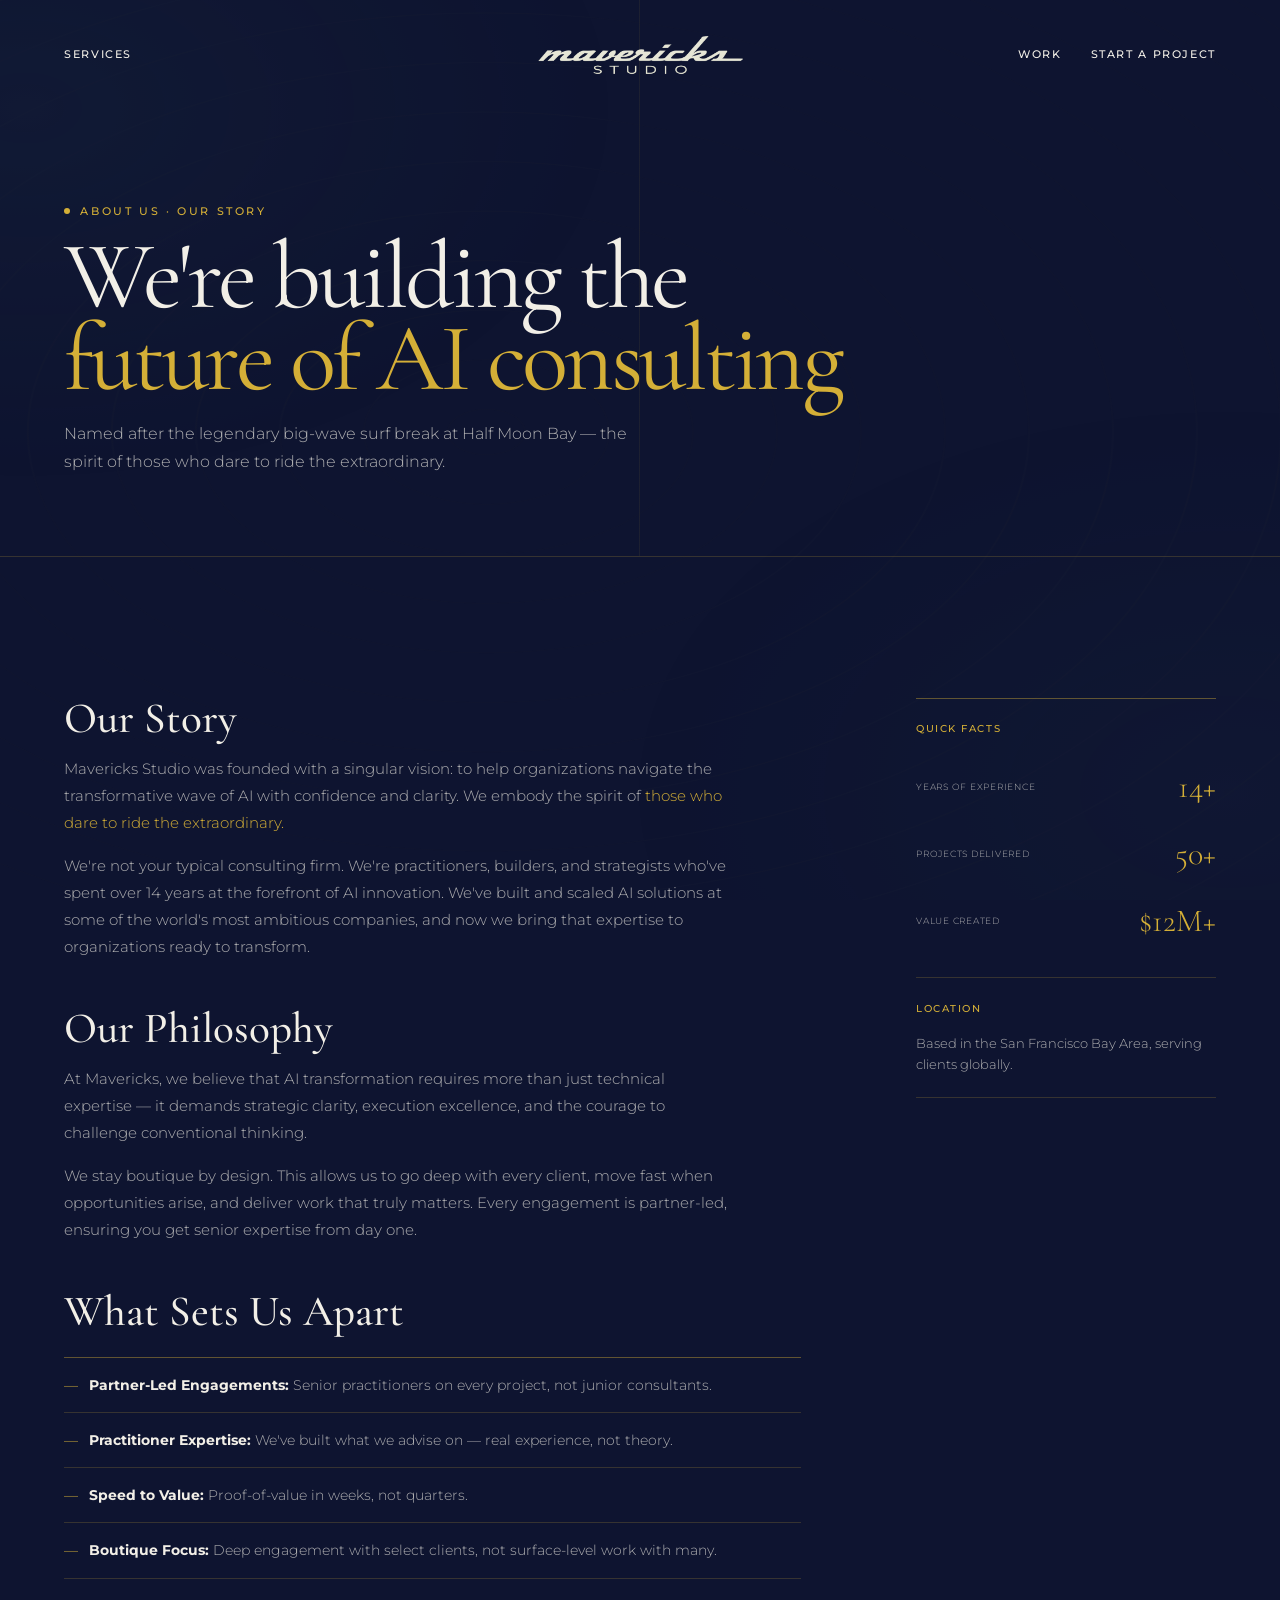
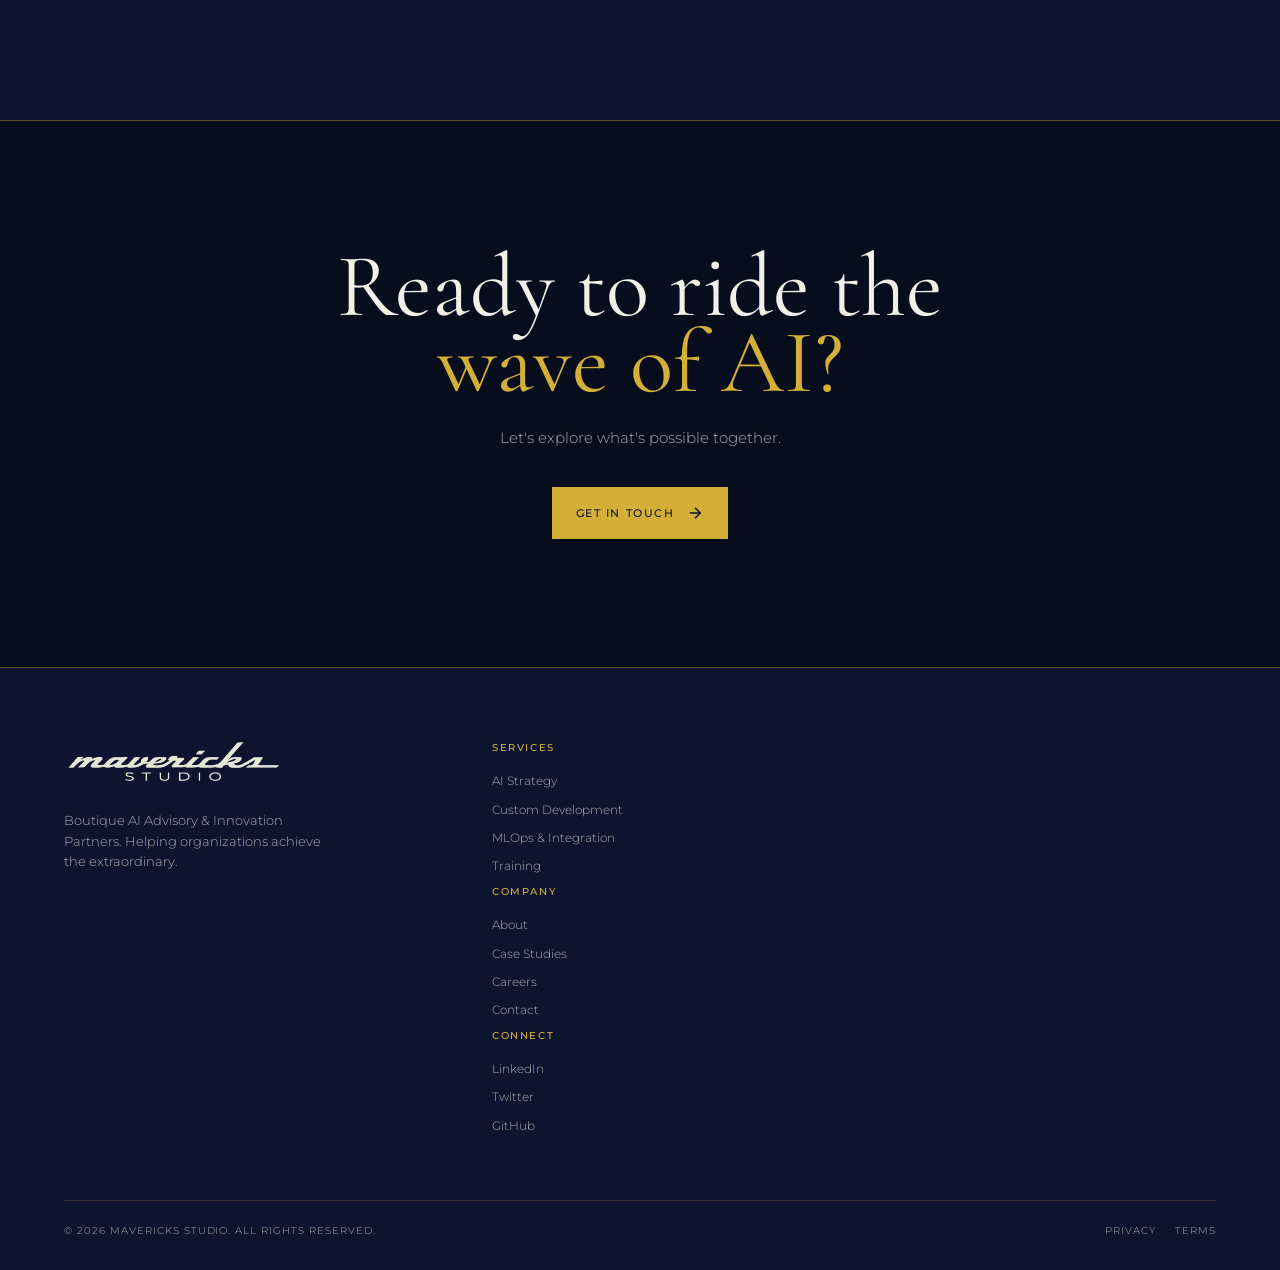
==== commit c31c6e43: "Align site with Mavericks brand guidelines" ====
--- a/about.html
+++ b/about.html
@@ -5,10 +5,7 @@
     <meta name="viewport" content="width=device-width, initial-scale=1.0, viewport-fit=cover">
     <title>About Us | Mavericks Studio</title>
     <meta name="description" content="Learn about Mavericks Studio — a boutique AI Advisory & Innovation Partners helping organizations ride the transformative wave of AI.">
-    <meta name="theme-color" content="#0000f2">
-    <link rel="preconnect" href="https://fonts.googleapis.com">
-    <link rel="preconnect" href="https://fonts.gstatic.com" crossorigin>
-    <link href="https://fonts.googleapis.com/css2?family=Fraunces:ital,opsz,wght@0,9..144,300;0,9..144,400;0,9..144,500;0,9..144,700;1,9..144,400&family=JetBrains+Mono:wght@400;500;700&family=Inter:wght@400;500;600&display=swap" rel="stylesheet">
+    <meta name="theme-color" content="#0e1430">
     <link rel="stylesheet" href="styles.css">
 </head>
 <body>
--- a/styles.css
+++ b/styles.css
@@ -1,837 +1,81 @@
 /* ==========================================================================
-   MAVERICKS STUDIO — "Hermitage" edition
-   Design inspired by hermes-agent.nousresearch.com
-   Electric-blue field, light serif display, tracked mono labels, a tabbed
-   terminal-style action block, numbered feature sections, ghost outline
-   wordmarks and hairline frame borders — re-skin of the same content.
+   MAVERICKS STUDIO
+   Brand system applied from Mavericks Studio guidelines
+   Gold #D4AF37 · Ivory #F2EFE7 · Midnight #0E1430 · Slate #2E4A5E · Black #0A0A0A
+   Display: Cormorant Garamond · Interface/body: Montserrat
    ========================================================================== */
+@import url('https://fonts.googleapis.com/css2?family=Cormorant+Garamond:ital,wght@0,400;0,500;0,600;1,400;1,500&family=Montserrat:wght@300;400;500;600&display=swap');
 
-/* ---- Tokens ------------------------------------------------------------- */
 :root{
-  --bg: #0000f2;          /* maverick electric blue   */
-  --bg-deep: #0000d8;    /* slightly darker blue       */
-  --fg: #f5f5f5;         /* off-white foreground       */
-  --paper: #fbfbf7;      /* inverted panel           */
-  --ink: #00063d;        /* near-black ink on paper   */
-  --ink-soft: #2a2f66;
-  --accent: #ff5a36;     /* maverick "wave" accent    */
-  --muted: rgba(245,245,245,.62);
-  --muted-strong: rgba(245,245,245,.85);
-  --line: rgba(245,245,245,.18);
-  --line-strong: rgba(245,245,245,.32);
-
-  --font-display: "Fraunces", "Times New Roman", Georgia, serif;
-  --font-mono: "JetBrains Mono", ui-monospace, "SF Mono", monospace;
-  --font-body: "Inter", system-ui, -apple-system, sans-serif;
-
-  --gutter: clamp(1.25rem, 4.5vw, 6rem);
-  --frame: clamp(6px, 1vw, 16px); /* hairline frame inset */
-
-  --shell-max: 1600px;
+  --midnight:#0e1430;
+  --midnight-deep:#080d1e;
+  --slate:#2e4a5e;
+  --gold:#d4af37;
+  --gold-soft:#e2c66c;
+  --ivory:#f2efe7;
+  --black:#0a0a0a;
+  --ink:#11182e;
+  --ink-muted:#5e6370;
+  --paper-line:rgba(14,20,48,.16);
+  --line:rgba(212,175,55,.42);
+  --line-soft:rgba(212,175,55,.20);
+  --text-muted:rgba(242,239,231,.70);
+  --font-display:'Cormorant Garamond', Georgia, serif;
+  --font-sans:'Montserrat', Arial, sans-serif;
+  --gutter:clamp(1.25rem,5vw,6.5rem);
+  --content:1400px;
 }
 
-/* ---- Reset -------------------------------------------------------------- */
-*,*::before,*::after{ box-sizing:border-box; }
-html{ -webkit-text-size-adjust:100%; }
-body{ margin:0; }
-img,svg,video{ display:block; max-width:100%; }
-a{ color:inherit; text-decoration:none; }
-button{ font:inherit; color:inherit; }
-ul{ margin:0; padding:0; list-style:none; }
+*{box-sizing:border-box} html{background:var(--midnight)} body{margin:0;min-width:0;background:var(--midnight);color:var(--ivory);font-family:var(--font-sans);font-weight:300;line-height:1.55;overflow-x:hidden;-webkit-font-smoothing:antialiased} img,svg{display:block;max-width:100%} a{color:inherit;text-decoration:none} button{font:inherit} ul{list-style:none;margin:0;padding:0} ::selection{color:var(--midnight);background:var(--gold)}
 
-/* ---- Base --------------------------------------------------------------- */
-html{ background:var(--bg); }
-body{
-  background:var(--bg);
-  color:var(--fg);
-  font-family:var(--font-body);
-  font-synthesis:none;
-  -webkit-font-smoothing:antialiased;
-  text-rendering:optimizeLegibility;
-  overflow-x:hidden;
-  /* cursor glow + noise are layered on top of shell */
-}
-::selection{ background:var(--fg); color:var(--bg); }
+/* Deep, restrained mineral texture; it is deliberately not a blue gradient. */
+body::before{content:"";position:fixed;inset:0;z-index:0;pointer-events:none;opacity:.28;background:radial-gradient(ellipse at 2% 12%,rgba(46,74,94,.40),transparent 34%),radial-gradient(ellipse at 96% 88%,rgba(46,74,94,.24),transparent 36%),repeating-radial-gradient(ellipse at 38% 48%,transparent 0 37px,rgba(212,175,55,.045) 38px 39px,transparent 40px 84px)}
+body>*{position:relative;z-index:1}.cursor-glow,.frame{display:none}.section-container{width:min(100%,var(--content));margin-inline:auto;padding-inline:var(--gutter)}
 
-.shell{
-  min-height:100dvh;
-  width:100%;
-  position:relative;
-  isolation:isolate;
-}
-.shell::after{ /* subtle film grain over the whole page */
-  content:"";
-  position:fixed;
-  inset:0;
-  z-index:60;
-  pointer-events:none;
-  opacity:.05;
-  mix-blend-mode:overlay;
-  background-image:url("data:image/svg+xml,%3Csvg xmlns='http://www.w3.org/2000/svg' width='140' height='140'%3E%3Cfilter id='n'%3E%3CfeTurbulence type='fractalNoise' baseFrequency='0.85' numOctaves='2' stitchTiles='stitch'/%3E%3C/filter%3E%3Crect width='100%25' height='100%25' filter='url(%23n)'/%3E%3C/svg%3E");
-}
+/* Type */
+.display{font-family:var(--font-display);font-weight:400;line-height:.82;letter-spacing:-.036em;text-transform:none}.eyebrow,.count,.hero-side-label{font-family:var(--font-sans);font-size:.68rem;font-weight:500;letter-spacing:.24em;text-transform:uppercase;color:var(--gold)}.eyebrow{display:flex;align-items:center;gap:.65rem}.eyebrow .dot{height:6px;width:6px;border-radius:50%;background:var(--gold)}.lead{max-width:52ch;font-size:1rem;line-height:1.75;color:var(--text-muted)}.accent{color:var(--gold)}.muted{color:rgba(242,239,231,.62)}
 
-/* Cursor glow (kept from original, subtle) */
-.cursor-glow{
-  position:fixed;
-  top:0; left:0;
-  width:520px; height:520px;
-  margin:-260px 0 0 -260px;
-  border-radius:50%;
-  background:radial-gradient(circle, rgba(255,255,255,.10) 0%, rgba(255,90,54,.06) 35%, transparent 68%);
-  pointer-events:none;
-  z-index:1;
-  transition:opacity .4s ease;
-}
+/* Navigation */
+.nav{position:absolute;inset:0 0 auto;z-index:20;width:min(100%,var(--content));margin:auto;padding:2.1rem var(--gutter);display:grid;grid-template-columns:1fr auto 1fr;align-items:center}.nav.scrolled{position:fixed;width:100%;background:rgba(8,13,30,.95);border-bottom:1px solid var(--line-soft);backdrop-filter:blur(12px)}.nav-left,.nav-right{display:flex;align-items:center;gap:1.8rem}.nav-left{justify-self:start}.nav-right{justify-self:end}.nav a.navlink{font-family:var(--font-sans);font-size:.68rem;font-weight:500;letter-spacing:.15em;text-transform:uppercase;color:var(--ivory);transition:color .2s}.nav a.navlink:hover{color:var(--gold)}.logo{display:inline-flex;justify-self:center}.logo img{height:42px;width:auto;filter:sepia(1) saturate(.95) hue-rotate(358deg) brightness(.86) contrast(1.12)}.menu-btn{display:none;background:transparent;border:1px solid var(--line);height:44px;width:44px;padding:0;position:relative}.menu-btn span{position:absolute;left:11px;right:11px;height:1px;background:var(--gold);transition:transform .2s}.menu-btn span:first-child{top:17px}.menu-btn span:last-child{bottom:17px}.menu-btn.active span:first-child{transform:translateY(4px) rotate(45deg)}.menu-btn.active span:last-child{transform:translateY(-4px) rotate(-45deg)}.mobile-menu{display:none}
 
-/* ---- Container ---------------------------------------------------------- */
-.section-container{
-  width:100%;
-  max-width:var(--shell-max);
-  margin-inline:auto;
-  padding-inline:var(--gutter);
-}
-.section{
-  padding-block:clamp(4.5rem, 9vw, 9rem);
-  position:relative;
-}
+/* Buttons, text actions */
+.btn{display:inline-flex;align-items:center;gap:.75rem;padding:.8rem 1.15rem;border:1px solid var(--gold);font-family:var(--font-sans);font-size:.68rem;font-weight:500;letter-spacing:.14em;text-transform:uppercase;transition:background .2s,color .2s,transform .2s}.btn:hover{transform:translateY(-2px)}.btn-primary{background:var(--gold);color:var(--midnight)}.btn-primary:hover{background:var(--ivory);border-color:var(--ivory)}.btn-ghost{color:var(--gold);background:transparent}.btn-ghost:hover{background:var(--gold);color:var(--midnight)}.btn-accent{background:var(--gold);color:var(--midnight)}.btn-lg{padding:1rem 1.45rem}.text-link{display:inline-flex;align-items:center;gap:.75rem;border-bottom:1px solid var(--gold);padding-bottom:.45rem;font-family:var(--font-sans);font-size:.7rem;font-weight:500;letter-spacing:.14em;text-transform:uppercase;color:var(--gold);transition:gap .2s}.text-link:hover{gap:1.2rem}
 
-/* ---- Typography helpers ------------------------------------------------- */
-.eyebrow{
-  font-family:var(--font-mono);
-  font-size:clamp(.66rem, 1.1vw, .8rem);
-  letter-spacing:.24em;
-  text-transform:uppercase;
-  color:var(--muted-strong);
-  display:inline-flex;
-  align-items:center;
-  gap:.6em;
-}
-.eyebrow .dot{
-  width:.5em; height:.5em; border-radius:50%;
-  background:var(--accent);
-  box-shadow:0 0 14px var(--accent);
-}
-.display{
-  font-family:var(--font-display);
-  font-weight:300;
-  line-height:.92;
-  letter-spacing:-.01em;
-  text-transform:uppercase;
-}
-.lead{
-  font-family:var(--font-body);
-  font-weight:400;
-  color:var(--muted-strong);
-  font-size:clamp(1rem, 1.4vw, 1.18rem);
-  line-height:1.55;
-  max-width:46ch;
-}
-.accent{ color:var(--accent); }
-.muted{ color:var(--muted); }
-.mono{ font-family:var(--font-mono); }
+/* Hero */
+.hero{min-height:100dvh;padding:9.5rem 0 3rem;position:relative;display:flex;align-items:center;overflow:hidden;border-bottom:1px solid var(--line-soft)}.hero-bg{position:absolute;inset:0;pointer-events:none;opacity:.5}.grid-pattern{position:absolute;inset:0;background:linear-gradient(90deg,transparent calc(50% - .5px),var(--line-soft) calc(50% - .5px),var(--line-soft) calc(50% + .5px),transparent calc(50% + .5px))}.orb{display:none}.hero-inner{display:grid;grid-template-columns:minmax(0,1fr) minmax(220px,.36fr);gap:clamp(2.5rem,8vw,11rem);align-items:end}.hero-left{min-width:0}.hero h1{max-width:9.8ch;margin:1.7rem 0 1.8rem;font-size:clamp(4rem,8.8vw,9.1rem)}.hero h1 .line{display:block}.hero h1 .accent{color:var(--gold)}.hero-sub{margin:0}.hero-right{align-self:center;border-left:1px solid var(--line);padding:1.1rem 0 1.1rem clamp(1.4rem,3vw,3rem)}.hero-side-label{margin:0 0 1.8rem}.hero-side-rule{height:1px;width:60px;background:var(--gold);margin-bottom:1.8rem}.hero-side-copy{margin:0 0 2rem;font-family:var(--font-display);font-size:clamp(1.7rem,2.6vw,2.65rem);line-height:.95;color:var(--ivory)}.scroll-cue{grid-column:1/-1;margin-top:4rem;display:flex;align-items:center;gap:.85rem;font-family:var(--font-sans);font-size:.62rem;font-weight:500;letter-spacing:.22em;text-transform:uppercase;color:var(--gold)}.scroll-cue .rail{height:1px;width:52px;background:var(--gold)}
 
-/* ---- Hairline viewport frame ------------------------------------------- */
-.frame{
-  position:fixed;
-  inset:var(--frame);
-  border:1px solid var(--line);
-  z-index:55;
-  pointer-events:none;
-  mix-blend-mode:soft-light;
-}
-.frame::before,.frame::after{
-  content:"";
-  position:absolute;
-  width:1.3rem; height:1.3rem;
-  border:1px solid var(--line-strong);
-}
-.frame::before{ top:-1px; left:-1px; border-right:0; border-bottom:0; }
-.frame::after{ bottom:-1px; right:-1px; border-left:0; border-top:0; }
+/* Sections */
+.section,.content,.full{padding-block:clamp(5.5rem,11vw,10rem)}.section-head{max-width:58rem;margin-bottom:clamp(3rem,6vw,5.5rem)}.section-head h2{margin:.85rem 0 0;font-family:var(--font-display);font-size:clamp(3rem,5.7vw,5.8rem);font-weight:400;line-height:.9;letter-spacing:-.026em}.section-head p{margin:1rem 0 0}.section-head .count{display:block}.section-head h2 .muted{font-style:italic}
 
-/* ---- Navigation --------------------------------------------------------- */
-.nav{
-  position:absolute;
-  top:calc(var(--frame) + var(--gutter) * .55);
-  left:0; right:0;
-  z-index:40;
-  padding-inline:var(--gutter);
-  display:grid;
-  grid-template-columns:1fr auto 1fr;
-  align-items:center;
-  gap:1rem;
-  transition:transform .35s cubic-bezier(.4,0,.2,1), background .35s, backdrop-filter .35s;
-}
-.nav.scrolled{
-  position:fixed;
-  top:0; left:0; right:0;
-  background:rgba(0,0,242,.82);
-  backdrop-filter:blur(18px) saturate(1.4);
-  border-bottom:1px solid var(--line);
-  z-index:50;
-}
-.nav-left{ display:flex; gap:1.5rem; justify-self:start; }
-.nav-center{ justify-self:center; }
-.nav-right{ display:flex; gap:1.5rem; align-items:center; justify-self:end; }
+/* Evidence band */
+.stats{border-bottom:1px solid var(--line-soft)}.stats-row{display:grid;grid-template-columns:repeat(3,1fr)}.stat{padding:2.7rem 2rem;border-right:1px solid var(--line-soft)}.stat:first-child{border-left:1px solid var(--line-soft)}.stat-value{font-family:var(--font-display);font-size:clamp(3.4rem,5vw,5.6rem);line-height:.8;color:var(--gold)}.stat-value .pre,.stat-value .suf{font-size:.45em}.stat-label{display:block;margin-top:.9rem;font-size:.64rem;font-weight:500;letter-spacing:.16em;text-transform:uppercase;color:var(--text-muted)}.clients{padding:2.35rem 0;border-bottom:1px solid var(--line-soft)}.clients-label{margin:0 0 1.3rem;font-size:.62rem;font-weight:500;letter-spacing:.18em;text-transform:uppercase;color:var(--gold)}.clients-row{display:flex;flex-wrap:wrap;gap:1rem 3rem;align-items:center}.client-logo{font-family:var(--font-display);font-size:1.55rem;color:var(--ivory)}
 
-.nav a.navlink{
-  font-family:var(--font-mono);
-  font-size:clamp(.72rem,1vw,.9rem);
-  font-weight:600;
-  letter-spacing:.08em;
-  text-transform:uppercase;
-  padding:.45rem 0;
-  position:relative;
-  opacity:.85;
-  transition:opacity .2s;
-}
-.nav a.navlink::after{
-  content:"";
-  position:absolute; left:0; right:0; bottom:-.05rem;
-  height:1px; background:currentColor;
-  transform:scaleX(0); transform-origin:left;
-  transition:transform .25s ease;
-}
-.nav a.navlink:hover{ opacity:1; }
-.nav a.navlink:hover::after{ transform:scaleX(1); }
+/* Services: a considered indexed list, not a tile grid */
+.services-grid{border-top:1px solid var(--line)}.service{position:relative;display:grid;grid-template-columns:100px minmax(220px,.8fr) minmax(320px,1.4fr) minmax(240px,1fr);align-items:start;gap:1.8rem;padding:2.3rem 0;border-bottom:1px solid var(--line-soft);background:transparent;transition:padding .3s}.service:hover{padding-left:.8rem}.service .no,.service .badge{font-family:var(--font-sans);font-size:.68rem;font-weight:500;letter-spacing:.13em;color:var(--gold)}.service .badge{color:var(--gold-soft)}.service-icon{display:none}.service h3{margin:0;font-family:var(--font-display);font-weight:500;font-size:clamp(1.45rem,2vw,2rem);line-height:1.02}.service p{margin:0;color:var(--text-muted);font-size:.91rem;line-height:1.65}.service .tags{display:flex;flex-wrap:wrap;gap:.45rem}.service .tags li{font-size:.59rem;letter-spacing:.07em;text-transform:uppercase;color:rgba(242,239,231,.68);padding:.34rem .55rem;border:1px solid rgba(212,175,55,.25)}
 
-.logo{ display:inline-flex; align-items:center; }
-.logo img{
-  height:clamp(30px,3.2vw,46px);
-  width:auto;
-  border-radius:999px;
-  background:rgba(0,0,0,.85);
-  padding:.35em .9em;
-  box-shadow:0 6px 24px rgba(0,0,30,.35);
-}
+/* Approach */
+.approach{border-top:1px solid var(--line-soft)}.approach-grid{display:grid;grid-template-columns:1fr .72fr;gap:clamp(3rem,10vw,12rem);align-items:center}.approach-text .kicker{font-size:.68rem;font-weight:500;letter-spacing:.2em;text-transform:uppercase;color:var(--gold)}.approach-text h2{margin:1rem 0 1.5rem;font-family:var(--font-display);font-size:clamp(3.2rem,5vw,5rem);font-weight:400;line-height:.88}.approach-text>p{max-width:52ch;color:var(--text-muted);line-height:1.72}.values{margin-top:2.6rem;border-top:1px solid var(--line)}.value{display:grid;grid-template-columns:64px 1fr;gap:1.3rem;padding:1.35rem 0;border-bottom:1px solid var(--line-soft)}.value .v-no{font-family:var(--font-sans);font-size:.7rem;letter-spacing:.1em;color:var(--gold)}.value h4{margin:0 0 .25rem;font-family:var(--font-display);font-weight:500;font-size:1.55rem}.value p{margin:0;color:var(--text-muted);font-size:.88rem}.approach-visual{min-height:420px;position:relative;border:1px solid var(--line);background:radial-gradient(circle at 68% 36%,rgba(46,74,94,.70),transparent 28%),var(--midnight-deep);overflow:hidden}.visual-grid{position:absolute;inset:12%;display:grid;grid-template-columns:repeat(3,1fr);grid-template-rows:repeat(3,1fr);border:1px solid var(--line-soft)}.visual-block{border:1px solid var(--line-soft)}.visual-block.active{background:var(--gold)}.visual-overlay{position:absolute;inset:auto 1.6rem 1.6rem;display:flex;justify-content:space-between;align-items:baseline;border-top:1px solid var(--line);padding-top:.85rem}.visual-label{font-size:.62rem;font-weight:500;letter-spacing:.15em;text-transform:uppercase;color:var(--gold)}.visual-val{font-family:var(--font-display);font-size:2.2rem}
 
-/* pill cta */
-.btn{
-  --pad-x:1.6rem; --pad-y:.85rem;
-  display:inline-flex; align-items:center; gap:.6em;
-  padding:var(--pad-y) var(--pad-x);
-  font-family:var(--font-mono);
-  font-size:clamp(.74rem,1vw,.86rem);
-  font-weight:700;
-  letter-spacing:.06em;
-  text-transform:uppercase;
-  border-radius:999px;
-  border:1px solid transparent;
-  transition:transform .2s ease, background .2s, color .2s, border-color .2s;
-  white-space:nowrap;
-}
-.btn svg{ width:1.05em; height:1.05em; }
-.btn-primary{ background:var(--fg); color:var(--bg); }
-.btn-primary:hover{ transform:translateY(-2px); box-shadow:0 10px 30px rgba(255,90,54,.28); }
-.btn-primary:active{ transform:translateY(0); }
-.btn-ghost{ border-color:var(--line-strong); color:var(--fg); }
-.btn-ghost:hover{ background:rgba(255,255,255,.08); border-color:var(--fg); }
-.btn-accent{ background:var(--accent); color:#fff; }
-.btn-accent:hover{ transform:translateY(-2px); box-shadow:0 10px 30px rgba(255,90,54,.45); }
-.btn-lg{ --pad-x:2rem; --pad-y:1.05rem; font-size:.92rem; }
+/* Work */
+.work{border-top:1px solid var(--line-soft)}.work-grid{display:grid;grid-template-columns:repeat(2,1fr);gap:0;border-top:1px solid var(--line)}.work-card{border-right:1px solid var(--line-soft);border-bottom:1px solid var(--line-soft);background:transparent}.work-card:nth-child(odd){border-left:1px solid var(--line-soft)}.work-card.large{grid-column:1/-1;display:grid;grid-template-columns:1.1fr .9fr}.work-media{min-height:235px;position:relative;background:radial-gradient(ellipse at 30% 40%,rgba(46,74,94,.75),transparent 45%),var(--midnight-deep);overflow:hidden}.work-card.large .work-media{min-height:340px}.wave{position:absolute;border:1px solid var(--line);border-radius:45% 55% 54% 46% / 45% 42% 58% 55%;opacity:.65}.wave.w1{width:80%;height:130%;top:-18%;left:-13%;transform:rotate(15deg)}.wave.w2{width:70%;height:110%;bottom:-35%;right:-18%;transform:rotate(-28deg)}.wave.w3{width:42%;height:80%;top:8%;right:24%;border-color:var(--gold)}.work-body{padding:2rem;display:flex;flex-direction:column;gap:1rem}.work-cat{font-size:.62rem;font-weight:500;letter-spacing:.15em;text-transform:uppercase;color:var(--gold)}.work-body h3{margin:0;font-family:var(--font-display);font-size:clamp(1.75rem,3vw,3rem);font-weight:500;line-height:.95}.work-body p{margin:0;color:var(--text-muted);font-size:.9rem;line-height:1.65}.work-stats{display:flex;gap:2.5rem;margin-top:auto;padding-top:1.15rem;border-top:1px solid var(--line-soft)}.work-stat .v{display:block;font-family:var(--font-display);font-size:2.4rem;color:var(--gold)}.work-stat .l{font-size:.59rem;font-weight:500;letter-spacing:.12em;text-transform:uppercase;color:var(--text-muted)}
 
-/* mobile menu */
-.menu-btn{
-  display:none;
-  width:46px; height:46px;
-  border:1px solid var(--line-strong);
-  border-radius:12px;
-  background:transparent;
-  position:relative;
-  cursor:pointer;
-}
-.menu-btn span{
-  position:absolute; left:12px; right:12px;
-  height:1.5px; background:var(--fg);
-  transition:transform .25s, opacity .2s;
-}
-.menu-btn span:nth-child(1){ top:18px; }
-.menu-btn span:nth-child(2){ bottom:18px; }
-.menu-btn.active span:nth-child(1){ transform:translateY(5px) rotate(45deg); }
-.menu-btn.active span:nth-child(2){ transform:translateY(-5px) rotate(-45deg); }
+/* Quote and contact */
+.testimonial{padding-block:clamp(6rem,12vw,12rem);text-align:center}.testimonial-inner{max-width:920px;margin:auto}.quote-mark{font-family:var(--font-display);font-size:7rem;line-height:.45;color:var(--gold)}.testimonial blockquote{margin:1.5rem 0 0;font-family:var(--font-display);font-size:clamp(2rem,4vw,4.1rem);font-weight:400;line-height:1.02}.t-author{display:flex;justify-content:center;align-items:center;gap:.85rem;margin-top:2.3rem}.t-avatar{display:grid;place-items:center;width:42px;height:42px;border:1px solid var(--gold);border-radius:50%;font-size:.7rem;letter-spacing:.06em;color:var(--gold)}.t-info{text-align:left}.t-info .n{font-size:.8rem;font-weight:500}.t-info .r{font-size:.58rem;letter-spacing:.08em;text-transform:uppercase;color:var(--text-muted)}.cta{border-top:1px solid var(--line);border-bottom:1px solid var(--line);background:var(--midnight-deep)}.cta-bg{display:none}.cta-inner{padding:clamp(5rem,10vw,9rem) 0;text-align:center}.cta h2{margin:0;font-family:var(--font-display);font-size:clamp(3.5rem,7vw,7rem);font-weight:400;line-height:.85}.cta h2 .accent{color:var(--gold)}.cta p{max-width:55ch;margin:1.6rem auto 2.3rem;color:var(--text-muted);font-size:.96rem}.cta-actions{display:flex;flex-direction:column;align-items:center;gap:1rem}.cta-note{font-size:.68rem;color:var(--text-muted)}.cta-note a{color:var(--gold);border-bottom:1px solid var(--gold)}.ghost{display:none}
 
-.mobile-menu{
-  position:fixed; inset:0;
-  background:var(--bg-deep);
-  z-index:45;
-  display:none;
-  flex-direction:column;
-  justify-content:center;
-  padding:2rem var(--gutter);
-  gap:.25rem;
-}
-.mobile-menu.active{ display:flex; }
-.mobile-menu a{
-  font-family:var(--font-display);
-  font-weight:300;
-  font-size:2.2rem;
-  text-transform:uppercase;
-  letter-spacing:-.01em;
-  padding:.5rem 0;
-  border-bottom:1px solid var(--line);
-}
+/* Footer */
+.footer{padding:4.5rem 0 2rem}.footer-grid{display:grid;grid-template-columns:1.8fr repeat(3,1fr);gap:2rem}.footer-brand img{height:43px;filter:sepia(1) saturate(.95) hue-rotate(358deg) brightness(.86) contrast(1.12)}.footer-brand p{max-width:31ch;margin:1.2rem 0 0;color:var(--text-muted);font-size:.83rem}.footer-col h4{margin:0 0 1rem;font-size:.62rem;font-weight:500;letter-spacing:.16em;text-transform:uppercase;color:var(--gold)}.footer-col a{display:block;margin:.55rem 0;font-size:.78rem;color:var(--text-muted)}.footer-col a:hover{color:var(--gold)}.footer-bottom{display:flex;justify-content:space-between;margin-top:3.5rem;padding-top:1.4rem;border-top:1px solid var(--line-soft)}.footer-bottom p,.footer-legal a{margin:0;font-size:.61rem;letter-spacing:.1em;text-transform:uppercase;color:var(--text-muted)}.footer-legal{display:flex;gap:1.2rem}.footer-legal a:hover{color:var(--gold)}
 
-/* ---- Hero --------------------------------------------------------------- */
-.hero{
-  position:relative;
-  min-height:100dvh;
-  padding-top:calc(var(--frame) + clamp(6rem, 14vh, 11rem));
-  padding-bottom:clamp(2.5rem, 6vh, 5rem);
-  overflow:hidden;
-  display:flex;
-  flex-direction:column;
-  justify-content:space-between;
-}
-.hero-bg{ position:absolute; inset:0; z-index:0; overflow:hidden; }
-.grid-pattern{
-  position:absolute; inset:-2px;
-  background-image:
-    linear-gradient(var(--line) 1px, transparent 1px),
-    linear-gradient(90deg, var(--line) 1px, transparent 1px);
-  background-size:clamp(60px,7vw,120px) clamp(60px,7vw,120px);
-  mask-image:radial-gradient(120% 90% at 50% 20%, #000 20%, transparent 78%);
-  opacity:.5;
-}
-.orb{
-  position:absolute; border-radius:50%;
-  filter:blur(60px); mix-blend-mode:screen;
-  animation:drift 14s ease-in-out infinite alternate;
-}
-.orb-1{ width:46vw; height:46vw; top:-8vw; right:-6vw;
-  background:radial-gradient(circle at 30% 30%, #2a35ff, #0a10e0 60%, transparent); }
-.orb-2{ width:34vw; height:34vw; bottom:-6vw; left:-8vw; animation-delay:-6s;
-  background:radial-gradient(circle at 60% 60%, #ff5a36, #ff9a3e 55%, transparent); }
-@keyframes drift{ to{ transform:translate3d(0,3vw,0) scale(1.06); } }
+/* Inner pages */
+.page-hero{padding:12rem 0 5rem;min-height:56vh;display:flex;align-items:end;border-bottom:1px solid var(--line-soft);position:relative;overflow:hidden}.page-hero .hero-bg{position:absolute;inset:0;opacity:.38}.page-hero .display{margin:1rem 0 0;font-size:clamp(4rem,7.5vw,8rem);line-height:.86}.page-hero .lead{margin:1.2rem 0 0}.content-grid{display:grid;grid-template-columns:minmax(0,1fr) 300px;gap:clamp(3rem,9vw,10rem)}.prose h2,.legal h2{margin:3rem 0 1rem;font-family:var(--font-display);font-size:2.7rem;font-weight:500;line-height:.95}.prose h2:first-child,.legal h2:first-child{margin-top:0}.prose p,.legal p{max-width:67ch;margin:0 0 1rem;color:var(--text-muted);font-size:.95rem;line-height:1.78}.prose .hl{color:var(--gold)}.about-list{border-top:1px solid var(--line);margin-top:1.5rem}.about-list li{padding:1rem 0;border-bottom:1px solid var(--line-soft);color:var(--text-muted);font-size:.9rem}.about-list li::before{content:'—';padding-right:.7rem;color:var(--gold)}.about-list strong{color:var(--ivory)}.sidebar{align-self:start;border-top:1px solid var(--line)}.card{padding:1.4rem 0;border-bottom:1px solid var(--line-soft)}.card h3{margin:0 0 1rem;font-size:.65rem;font-weight:500;letter-spacing:.15em;text-transform:uppercase;color:var(--gold)}.card p{margin:0;color:var(--text-muted);font-size:.84rem}.fact{display:flex;justify-content:space-between;gap:1rem;padding:.55rem 0}.fact .fv{font-family:var(--font-display);font-size:2rem;color:var(--gold)}.fact .fl{align-self:center;font-size:.59rem;letter-spacing:.08em;text-transform:uppercase;color:var(--text-muted)}
 
-.hero-inner{
-  position:relative; z-index:3;
-  display:grid;
-  grid-template-columns:minmax(0,1fr) auto;
-  gap:clamp(2rem,4vw,4rem);
-  align-items:end;
-}
-.hero-left{ max-width:min(58ch, 100%); }
-.hero h1{
-  margin:1.4rem 0 0;
-  font-size:clamp(3rem, 7.15vw, 6.45rem);
-  max-width:9.5ch;
-  overflow-wrap:anywhere;
-}
-.hero h1 .line{ display:block; }
-.hero h1 .line.accent{ color:transparent; -webkit-text-stroke:1px var(--accent); text-stroke:1px var(--accent); }
-.hero-sub{ margin-top:1.6rem; max-width:40ch; }
+/* Careers */
+.benefits{display:grid;grid-template-columns:repeat(4,1fr);border-top:1px solid var(--line)}.benefit{padding:1.7rem;border-right:1px solid var(--line-soft);border-bottom:1px solid var(--line-soft)}.benefit:first-child{border-left:1px solid var(--line-soft)}.benefit .ic{height:46px;width:46px;color:var(--gold)}.benefit h3{margin:1.6rem 0 .6rem;font-family:var(--font-display);font-size:1.7rem;font-weight:500;line-height:1}.benefit p{margin:0;color:var(--text-muted);font-size:.84rem}.positions{border-top:1px solid var(--line)}.position{display:grid;grid-template-columns:1fr auto;gap:2rem;align-items:center;padding:1.8rem 0;border-bottom:1px solid var(--line-soft)}.position h3{margin:0 0 .6rem;font-family:var(--font-display);font-size:2.1rem;font-weight:500;line-height:1}.position-meta{display:flex;gap:.55rem;margin-bottom:.8rem}.position-meta span{padding:.25rem .45rem;border:1px solid var(--line-soft);color:var(--gold);font-size:.57rem;letter-spacing:.09em;text-transform:uppercase}.position p{margin:0;max-width:58ch;color:var(--text-muted);font-size:.86rem}.apply{display:flex;justify-content:space-between;align-items:center;gap:2rem;margin-top:3rem;padding-top:2rem;border-top:1px solid var(--line)}.apply h3{margin:0 0 .45rem;font-family:var(--font-display);font-size:2.2rem;font-weight:500}.apply p{max-width:54ch;margin:0;color:var(--text-muted);font-size:.86rem}
 
-.hero-right{
-  width:clamp(280px, 30vw, 430px);
-  display:flex; flex-direction:column; gap:1.4rem;
-}
-.scroll-cue{
-  grid-column:1/-1;
-  display:flex; align-items:center; gap:1rem;
-  color:var(--muted);
-  font-family:var(--font-mono);
-  font-size:.72rem; letter-spacing:.22em; text-transform:uppercase;
-  margin-top:2.5rem;
-}
-.scroll-cue .rail{ width:3.5rem; height:1px; background:var(--line-strong); position:relative; overflow:hidden; }
-.scroll-cue .rail::after{ content:""; position:absolute; inset:0; width:40%; background:var(--accent);
-  animation:rail 2.2s ease-in-out infinite; }
-@keyframes rail{ 0%{ transform:translateX(-100%);} 100%{ transform:translateX(300%);} }
+/* Legal */
+.legal{max-width:780px}.legal h2{padding-top:2rem;border-top:1px solid var(--line-soft);font-size:2.25rem}.legal h3{margin:1.7rem 0 .7rem;font-size:.68rem;font-weight:500;letter-spacing:.14em;text-transform:uppercase;color:var(--gold)}.legal ul{margin:0 0 1.4rem}.legal li{padding:.35rem 0;color:var(--text-muted);font-size:.9rem}.legal li::before{content:'—';padding-right:.65rem;color:var(--gold)}.legal a{color:var(--gold);border-bottom:1px solid var(--gold)}
 
-/* ---- Terminal-style action block --------------------------------------- */
-.terminal{
-  background:#fff;
-  color:var(--ink);
-  border-radius:12px;
-  border:1px solid rgba(0,6,61,.10);
-  box-shadow:0 24px 60px rgba(0,0,40,.35);
-  overflow:hidden;
-  font-family:var(--font-mono);
-}
-.terminal-bar{
-  display:flex; align-items:center; gap:.6rem;
-  padding:.7rem 1rem;
-  border-bottom:1px solid rgba(0,6,61,.08);
-  background:linear-gradient(180deg,#fff, #f4f4ee);
-}
-.terminal-bar .tl{ width:.6rem; height:.6rem; border-radius:50%; }
-.terminal-bar .tl.r{ background:#ff5f57; } .terminal-bar .tl.y{ background:#febc2e; } .terminal-bar .tl.g{ background:#28c840; }
-.terminal-bar .tl-name{ margin-left:auto; font-size:.7rem; color:#7a7f9e; letter-spacing:.05em; }
-.terminal-tabs{
-  display:flex; gap:1.25rem;
-  border-bottom:1px solid rgba(0,6,61,.08);
-  padding-inline:1rem;
-}
-.terminal-tab{
-  background:none; border:0; cursor:pointer;
-  font-family:var(--font-mono);
-  font-size:.76rem; font-weight:700; letter-spacing:.04em;
-  color:#9a9fbd;
-  padding:.8rem .1rem;
-  border-bottom:2px solid transparent;
-  margin-bottom:-1px;
-  transition:color .2s, border-color .2s;
-}
-.terminal-tab[aria-selected="true"]{ color:var(--ink); border-color:var(--bg); }
-.terminal-tab[aria-selected="true"]::before{ content:"▸ "; color:var(--accent); }
-.terminal-body{ padding:1.15rem 1.1rem 1.35rem; min-height:5.2rem; display:flex; flex-direction:column; justify-content:center; }
-.terminal-line{
-  display:flex; align-items:center; gap:.7rem;
-  font-size:clamp(.82rem,1.05vw,.96rem);
-}
-.terminal-line .prompt{ color:var(--accent); font-weight:700; user-select:none; }
-.terminal-line .cmd{ flex:1; min-width:0; word-break:break-word; color:var(--ink); font-weight:600; }
-.terminal-line .cmd b{ color:#fff; background:var(--bg); padding:0 .3em; border-radius:3px; }
-.terminal-copy{
-  border:0; background:none; cursor:pointer;
-  width:2rem; height:2rem; display:grid; place-items:center;
-  border-radius:6px; color:#7a7f9e; transition:background .2s, color .2s, transform .1s;
-}
-.terminal-copy:hover{ background:rgba(0,6,61,.06); color:var(--ink); }
-.terminal-copy:active{ transform:scale(.92); }
-.terminal-copy svg{ width:15px; height:15px; }
-.terminal-hint{ font-size:.72rem; color:#9a9fbd; margin-top:.65rem; letter-spacing:.03em; }
+[data-reveal]{opacity:0;transform:translateY(18px);transition:opacity .65s ease,transform .65s ease}[data-reveal].visible{opacity:1;transform:none}
 
-/* ---- Stats bar ---------------------------------------------------------- */
-.stats{
-  border-top:1px solid var(--line);
-  border-bottom:1px solid var(--line);
-}
-.stats-row{
-  display:grid;
-  grid-template-columns:repeat(3,1fr);
-  padding-block:clamp(2rem,4vw,3.5rem);
-  position:relative;
-}
-.stat{ padding-inline:1.5rem; text-align:center; position:relative; }
-.stat + .stat::before{
-  content:""; position:absolute; left:0; top:18%; bottom:18%; width:1px; background:var(--line);
-}
-.stat-value{
-  font-family:var(--font-display);
-  font-weight:300;
-  font-size:clamp(2.4rem,5.5vw,4.6rem);
-  line-height:1;
-  display:flex; align-items:baseline; justify-content:center; gap:.08em;
-}
-.stat-value .num{ font-variant-numeric:tabular-nums; }
-.stat-value .pre,.stat-value .suf{ color:var(--accent); font-size:.55em; }
-.stat-label{
-  margin-top:.9rem;
-  font-family:var(--font-mono);
-  font-size:clamp(.66rem,.95vw,.8rem);
-  letter-spacing:.16em; text-transform:uppercase; color:var(--muted);
-}
-
-/* ---- Clients ----------------------------------------------------------- */
-.clients{ padding-block:clamp(1.75rem,3vw,2.75rem); }
-.clients-label{
-  text-align:center;
-  font-family:var(--font-mono);
-  font-size:clamp(.64rem,.9vw,.75rem);
-  letter-spacing:.24em; text-transform:uppercase; color:var(--muted);
-  margin-bottom:1.5rem;
-}
-.clients-row{
-  display:flex; flex-wrap:wrap; justify-content:center; align-items:center;
-  gap:1rem 2.75rem;
-}
-.client-logo{
-  font-family:var(--font-display);
-  font-weight:500;
-  font-size:clamp(1rem,2vw,1.5rem);
-  letter-spacing:.01em;
-  color:var(--muted-strong);
-  opacity:.8;
-  transition:opacity .2s, color .2s;
-}
-.client-logo:hover{ opacity:1; color:var(--fg); }
-
-/* ---- Section headers ---------------------------------------------------- */
-.section-head{
-  display:flex; flex-direction:column; gap:1.1rem;
-  max-width:60ch; margin-bottom:clamp(2.5rem,5vw,4.5rem);
-}
-.section-head .count{
-  font-family:var(--font-mono);
-  font-size:.78rem; letter-spacing:.18em; text-transform:uppercase;
-  color:var(--accent);
-}
-.section-head h2{
-  font-family:var(--font-display);
-  font-weight:300;
-  font-size:clamp(2rem,5.5vw,4.4rem);
-  line-height:.95; letter-spacing:-.015em;
-  text-transform:uppercase; margin:0;
-}
-.section-head h2 .muted{ color:var(--muted-strong); }
-.section-head p{ margin:0; }
-
-/* ---- Services grid ------------------------------------------------------ */
-.services-grid{
-  display:grid;
-  grid-template-columns:repeat(3,1fr);
-  gap:clamp(1rem,1.6vw,1.75rem);
-}
-.service{
-  position:relative;
-  padding:clamp(1.6rem,2.4vw,2.4rem);
-  border:1px solid var(--line);
-  border-radius:16px;
-  background:rgba(255,255,255,.025);
-  overflow:hidden;
-  transition:transform .35s cubic-bezier(.4,0,.2,1), border-color .35s, background .35s;
-  display:flex; flex-direction:column; gap:1.1rem;
-}
-.service::before{ /* noise */
-  content:""; position:absolute; inset:0; opacity:.5; mix-blend-mode:overlay; z-index:0;
-  background-image:url("data:image/svg+xml,%3Csvg xmlns='http://www.w3.org/2000/svg' width='120' height='120'%3E%3Cfilter id='n'%3E%3CfeTurbulence type='fractalNoise' baseFrequency='0.9' numOctaves='2'/%3E%3C/filter%3E%3Crect width='100%25' height='100%25' filter='url(%23n)' opacity='0.5'/%3E%3C/svg%3E");
-}
-.service > *{ position:relative; z-index:1; }
-.service:hover{ transform:translateY(-6px); border-color:var(--line-strong); background:rgba(255,255,255,.05); }
-.service.featured{ border-color:var(--accent); background:rgba(255,90,54,.06); }
-.service .no{
-  font-family:var(--font-mono); font-size:.78rem; letter-spacing:.14em;
-  color:var(--muted); position:absolute; top:1.2rem; right:1.4rem;
-}
-.service .badge{
-  position:absolute; top:1.1rem; right:1.4rem;
-  font-family:var(--font-mono); font-size:.6rem; letter-spacing:.14em; text-transform:uppercase;
-  background:var(--accent); color:#fff; padding:.28em .7em; border-radius:999px; font-weight:700;
-}
-.service-ico{
-  width:54px; height:54px; color:var(--fg);
-  border:1px solid var(--line-strong); border-radius:14px;
-  display:grid; place-items:center;
-  background:rgba(255,255,255,.03);
-}
-.service.featured .service-ico{ color:var(--accent); border-color:var(--accent); }
-.service-ico svg{ width:26px; height:26px; }
-.service h3{
-  font-family:var(--font-display); font-weight:400;
-  font-size:clamp(1.25rem,1.8vw,1.6rem); line-height:1.1; margin:0;
-  text-transform:uppercase; letter-spacing:-.01em;
-}
-.service p{ margin:0; color:var(--muted-strong); font-size:.96rem; line-height:1.55; }
-.service .tags{
-  display:flex; flex-wrap:wrap; gap:.5rem; margin-top:auto;
-}
-.service .tags li{
-  font-family:var(--font-mono); font-size:.68rem; letter-spacing:.05em;
-  color:var(--muted); border:1px solid var(--line); border-radius:999px;
-  padding:.32em .75em;
-}
-
-/* ---- Approach ---------------------------------------------------------- */
-.approach{ position:relative; }
-.approach-grid{
-  display:grid; grid-template-columns:1fr 1fr; gap:clamp(2.5rem,5vw,6rem);
-  align-items:start;
-}
-.approach-text .kicker{
-  font-family:var(--font-mono); font-size:.74rem; letter-spacing:.18em;
-  text-transform:uppercase; color:var(--accent); margin-bottom:1.2rem;
-}
-.approach-text h2{
-  font-family:var(--font-display); font-weight:300;
-  font-size:clamp(2.2rem,5vw,4rem); line-height:.95; letter-spacing:-.015em;
-  text-transform:uppercase; margin:0 0 1.5rem;
-}
-.approach-text > p{ color:var(--muted-strong); font-size:1.05rem; line-height:1.6; max-width:48ch; }
-
-.values{ display:flex; flex-direction:column; gap:1px; margin-top:2.5rem; }
-.value{
-  display:grid; grid-template-columns:auto 1fr; gap:1.5rem;
-  padding:1.5rem 0; border-top:1px solid var(--line);
-  transition:padding-left .3s;
-}
-.value:hover{ padding-left:.6rem; }
-.value:last-child{ border-bottom:1px solid var(--line); }
-.value .v-no{ font-family:var(--font-mono); color:var(--accent); font-size:.95rem; letter-spacing:.1em; }
-.value h4{ font-family:var(--font-display); font-weight:400; font-size:1.4rem; margin:0 0 .4rem; text-transform:uppercase; }
-.value p{ margin:0; color:var(--muted-strong); font-size:.95rem; line-height:1.5; }
-
-/* approach visual */
-.approach-visual{ position:relative; min-height:460px; border:1px solid var(--line); border-radius:16px;
-  background:linear-gradient(160deg, rgba(255,255,255,.05), rgba(255,90,54,.05)); overflow:hidden; }
-.visual-grid{
-  position:absolute; inset:0;
-  display:grid; grid-template-columns:repeat(3,1fr); grid-template-rows:repeat(3,1fr);
-  gap:0;
-}
-.visual-block{ border:1px solid var(--line); position:relative; }
-.visual-block.active{ background:var(--accent); box-shadow:0 0 40px rgba(255,90,54,.5) inset; }
-.visual-overlay{
-  position:absolute; bottom:1.4rem; left:1.4rem; right:1.4rem;
-  display:flex; justify-content:space-between; align-items:baseline;
-  font-family:var(--font-mono);
-}
-.visual-label{ font-size:.7rem; letter-spacing:.16em; text-transform:uppercase; color:var(--muted-strong); }
-.visual-val{ font-family:var(--font-display); font-size:2.4rem; font-weight:300; }
-
-/* ---- Work / case studies ---------------------------------------------- */
-.work-grid{
-  display:grid; grid-template-columns:repeat(2,1fr); gap:clamp(1rem,1.6vw,1.75rem);
-}
-.work-card{
-  position:relative; border:1px solid var(--line); border-radius:16px; overflow:hidden;
-  display:flex; flex-direction:column; transition:transform .35s, border-color .35s;
-  background:rgba(255,255,255,.02);
-}
-.work-card:hover{ transform:translateY(-6px); border-color:var(--line-strong); }
-.work-card.large{ grid-column:1/-1; }
-.work-media{
-  position:relative; aspect-ratio:16/8; overflow:hidden;
-  background:linear-gradient(135deg, var(--bg-deep), #0b1270);
-}
-.work-card.large .work-media{ aspect-ratio:21/7; }
-.wave{
-  position:absolute; border-radius:50%; filter:blur(0px); mix-blend-mode:screen; opacity:.9;
-}
-.wave.w1{ width:50%; aspect-ratio:1; right:6%; top:-20%; background:radial-gradient(circle at 35% 35%,#3d4cff, transparent 62%); }
-.wave.w2{ width:40%; aspect-ratio:1; left:-6%; bottom:-30%; background:radial-gradient(circle at 60% 40%,#ff5a36, transparent 60%); }
-.wave.w3{ width:60%; aspect-ratio:1; left:30%; top:-10%; background:radial-gradient(circle at 50% 50%,#00d0ff, transparent 60%); }
-.work-body{ padding:clamp(1.4rem,2.2vw,2.2rem); display:flex; flex-direction:column; gap:.85rem; flex:1; }
-.work-cat{
-  font-family:var(--font-mono); font-size:.7rem; letter-spacing:.14em; text-transform:uppercase; color:var(--accent);
-}
-.work-body h3{ font-family:var(--font-display); font-weight:400; font-size:clamp(1.3rem,2vw,1.85rem); line-height:1.08; margin:0; text-transform:uppercase; }
-.work-body p{ margin:0; color:var(--muted-strong); line-height:1.55; font-size:.98rem; }
-.work-stats{ display:flex; gap:2.5rem; margin-top:auto; padding-top:1.2rem; border-top:1px solid var(--line); }
-.work-stat .v{ font-family:var(--font-display); font-weight:300; font-size:2rem; display:block; }
-.work-stat .l{ font-family:var(--font-mono); font-size:.66rem; letter-spacing:.1em; text-transform:uppercase; color:var(--muted); }
-
-/* ---- Testimonial ------------------------------------------------------- */
-.testimonial{ padding-block:clamp(4rem,7vw,7rem); }
-.testimonial-inner{ max-width:900px; margin-inline:auto; text-align:center; }
-.quote-mark{
-  font-family:var(--font-display); font-size:6rem; line-height:1; color:var(--accent);
-  height:3rem; overflow:hidden;
-}
-.testimonial blockquote{
-  margin:0; font-family:var(--font-display); font-weight:300;
-  font-size:clamp(1.4rem,3.2vw,2.6rem); line-height:1.25; letter-spacing:-.01em;
-}
-.testimonial blockquote .accent{ font-style:italic; }
-.t-author{ display:flex; align-items:center; justify-content:center; gap:1rem; margin-top:2.5rem; }
-.t-avatar{
-  width:52px; height:52px; border-radius:50%;
-  display:grid; place-items:center;
-  font-family:var(--font-mono); font-weight:700; font-size:.9rem;
-  background:var(--fg); color:var(--bg);
-}
-.t-info .n{ font-weight:600; font-size:1rem; }
-.t-info .r{ font-family:var(--font-mono); font-size:.72rem; letter-spacing:.06em; color:var(--muted); text-transform:uppercase; }
-
-/* ---- CTA ================================================== */
-.cta{ position:relative; overflow:hidden; }
-.cta-bg{ position:absolute; inset:0; z-index:0; }
-.cta-bg::before{
-  content:""; position:absolute; inset:-30%;
-  background:radial-gradient(60% 60% at 50% 40%, rgba(0,208,255,.35), transparent 60%),
-             radial-gradient(50% 50% at 70% 70%, rgba(255,90,54,.30), transparent 60%);
-  filter:blur(30px);
-  animation:drift 16s ease-in-out infinite alternate;
-}
-.cta-inner{ position:relative; z-index:2; text-align:center; padding-block:clamp(4.5rem,9vw,8rem); }
-.cta h2{
-  font-family:var(--font-display); font-weight:300;
-  font-size:clamp(2.6rem,7vw,6rem); line-height:.92; letter-spacing:-.02em;
-  text-transform:uppercase; margin:0;
-}
-.cta h2 .accent{ color:transparent; -webkit-text-stroke:1px var(--accent); text-stroke:1px var(--accent); }
-.cta p{ max-width:52ch; margin:1.6rem auto 2.5rem; color:var(--muted-strong); font-size:1.1rem; line-height:1.6; }
-.cta-actions{ display:flex; flex-direction:column; align-items:center; gap:1.2rem; }
-.cta-note{ font-family:var(--font-mono); font-size:.8rem; color:var(--muted); letter-spacing:.03em; }
-.cta-note a{ border-bottom:1px solid var(--line-strong); color:var(--fg); }
-
-/* ---- Ghost wordmark ---------------------------------------------------- */
-.ghost{
-  font-family:var(--font-display); font-weight:700;
-  font-size:clamp(4rem, 18vw, 15rem); line-height:.8;
-  text-transform:uppercase; letter-spacing:-.03em;
-  color:transparent; -webkit-text-stroke:1px var(--line-strong); text-stroke:1px var(--line-strong);
-  text-align:center; user-select:none; pointer-events:none;
-  padding-block:clamp(1rem,3vw,2rem);
-}
-
-/* ---- Footer =================================================== */
-.footer{
-  position:relative; overflow:hidden;
-  border-top:1px solid var(--line);
-  padding-block:clamp(3rem,5vw,4.5rem);
-}
-.footer-grid{
-  display:grid; grid-template-columns:1.4fr repeat(3,1fr); gap:2.5rem;
-  position:relative; z-index:2;
-}
-.footer-brand img{ height:40px; width:auto; border-radius:999px; background:rgba(0,0,0,.85); padding:.3em .8em; }
-.footer-brand p{ margin-top:1.2rem; color:var(--muted); font-size:.92rem; line-height:1.6; max-width:34ch; }
-.footer-col h4{
-  font-family:var(--font-mono); font-size:.7rem; letter-spacing:.16em; text-transform:uppercase;
-  color:var(--muted); margin:0 0 1.1rem;
-}
-.footer-col a{
-  display:block; padding:.4rem 0; color:var(--muted-strong); font-size:.92rem;
-  transition:color .2s, padding-left .2s;
-}
-.footer-col a:hover{ color:var(--fg); padding-left:.4rem; }
-.footer-bottom{
-  display:flex; justify-content:space-between; align-items:center;
-  margin-top:3rem; padding-top:1.5rem; border-top:1px solid var(--line);
-  position:relative; z-index:2;
-}
-.footer-bottom p{ margin:0; font-family:var(--font-mono); font-size:.74rem; color:var(--muted); letter-spacing:.04em; }
-.footer-legal{ display:flex; gap:1.5rem; }
-.footer-legal a{ font-family:var(--font-mono); font-size:.74rem; color:var(--muted); letter-spacing:.06em; text-transform:uppercase; }
-.footer-legal a:hover{ color:var(--fg); }
-
-/* ---- Reveal (JS adds .visible) ---------------------------------------- */
-[data-reveal]{
-  opacity:0; transform:translateY(34px);
-  transition:opacity .8s cubic-bezier(.2,.7,.2,1), transform .8s cubic-bezier(.2,.7,.2,1);
-}
-[data-reveal].visible{ opacity:1; transform:none; }
-
-/* ---- Sub-pages (about / careers / legal) ------------------------------- */
-.page-hero{
-  padding-top:calc(var(--frame) + clamp(7rem,16vh,13rem));
-  padding-bottom:clamp(2rem,5vw,4rem);
-  position:relative; overflow:hidden;
-}
-.page-hero .display{ font-size:clamp(2.6rem,7.5vw,6.5rem); }
-.page-hero .eyebrow{ margin-bottom:1.4rem; }
-.page-hero .lead{ margin-top:1.6rem; }
-
-.sub-nav-spacer{ height:8rem; }
-
-.content{ padding-block:clamp(3rem,6vw,5.5rem); position:relative; }
-.content-grid{ display:grid; grid-template-columns:1fr 360px; gap:clamp(2rem,4vw,4rem); align-items:start; }
-.prose{ max-width:none; }
-.prose h2{
-  font-family:var(--font-display); font-weight:400; font-size:1.75rem; text-transform:uppercase;
-  letter-spacing:-.01em; margin:2.5rem 0 1rem; line-height:1.1;
-}
-.prose h2:first-child{ margin-top:0; }
-.prose p{ margin:0 0 1.1rem; color:var(--muted-strong); line-height:1.7; font-size:1.02rem; }
-.prose .hl{ color:var(--fg); }
-.prose ul.about-list{ display:flex; flex-direction:column; gap:.9rem; }
-.prose ul.about-list li{
-  position:relative; padding-left:1.75rem; color:var(--muted-strong); line-height:1.55;
-}
-.prose ul.about-list li::before{
-  content:"▸"; position:absolute; left:0; top:.15em; color:var(--accent); font-family:var(--font-mono);
-}
-.prose ul.about-list li strong{ color:var(--fg); }
-
-.sidebar{ display:flex; flex-direction:column; gap:1.25rem; position:sticky; top:6rem; }
-.card{
-  border:1px solid var(--line); border-radius:16px; padding:1.6rem;
-  background:rgba(255,255,255,.03);
-}
-.card h3{ font-family:var(--font-mono); font-size:.74rem; letter-spacing:.14em; text-transform:uppercase; color:var(--accent); margin:0 0 1.2rem; }
-.fact{ display:flex; justify-content:space-between; align-items:baseline; padding:.7rem 0; border-top:1px solid var(--line); }
-.fact:first-of-type{ border-top:0; }
-.fact .fv{ font-family:var(--font-display); font-size:1.9rem; font-weight:300; }
-.fact .fl{ font-family:var(--font-mono); font-size:.68rem; letter-spacing:.08em; text-transform:uppercase; color:var(--muted); }
-.card p{ margin:0; color:var(--muted-strong); line-height:1.6; font-size:.92rem; }
-
-/* careers */
-.full{ padding-block:clamp(3rem,6vw,5rem); position:relative; }
-.benefits{ display:grid; grid-template-columns:repeat(4,1fr); gap:clamp(1rem,1.6vw,1.75rem); margin-top:2.5rem; }
-.benefit{
-  border:1px solid var(--line); border-radius:16px; padding:1.6rem;
-  background:rgba(255,255,255,.03); transition:transform .3s, border-color .3s;
-}
-.benefit:hover{ transform:translateY(-5px); border-color:var(--line-strong); }
-.benefit .ic{ width:48px; height:48px; color:var(--accent); margin-bottom:1.2rem; }
-.benefit .ic svg{ width:48px; height:48px; }
-.benefit h3{ font-family:var(--font-display); font-weight:400; font-size:1.35rem; text-transform:uppercase; margin:0 0 .6rem; }
-.benefit p{ margin:0; color:var(--muted-strong); font-size:.92rem; line-height:1.55; }
-
-.positions{ border-top:1px solid var(--line); }
-.position{
-  display:grid; grid-template-columns:1fr auto; gap:2rem; align-items:center;
-  padding:1.8rem 0; border-bottom:1px solid var(--line);
-  transition:padding-left .3s;
-}
-.position:hover{ padding-left:.6rem; }
-.position h3{ font-family:var(--font-display); font-weight:400; font-size:clamp(1.3rem,2.4vw,2rem); text-transform:uppercase; margin:0 0 .6rem; }
-.position-meta{ display:flex; gap:1.2rem; margin-bottom:.7rem; }
-.position-meta span{
-  font-family:var(--font-mono); font-size:.68rem; letter-spacing:.1em; text-transform:uppercase;
-  color:var(--muted); border:1px solid var(--line); border-radius:999px; padding:.3em .8em;
-}
-.position p{ margin:0; color:var(--muted-strong); max-width:60ch; line-height:1.55; font-size:.95rem; }
-.position .btn{ align-self:center; }
-
-.apply{
-  margin-top:2.5rem; border:1px solid var(--line-strong); border-radius:16px;
-  padding:clamp(1.6rem,3vw,2.5rem); display:flex; flex-wrap:wrap; gap:1.5rem;
-  justify-content:space-between; align-items:center; background:rgba(255,255,255,.03);
-}
-.apply h3{ font-family:var(--font-display); font-weight:400; font-size:1.5rem; text-transform:uppercase; margin:0 0 .5rem; }
-.apply p{ margin:0; color:var(--muted-strong); max-width:46ch; line-height:1.55; }
-
-/* legal */
-.legal{ max-width:800px; }
-.legal h2{
-  font-family:var(--font-display); font-weight:400; font-size:1.5rem; text-transform:uppercase;
-  letter-spacing:-.01em; margin:2.5rem 0 1rem; color:var(--fg);
-  padding-top:1rem; border-top:1px solid var(--line);
-}
-.legal h2:first-child{ border-top:0; padding-top:0; margin-top:0; }
-.legal h3{ font-family:var(--font-mono); font-size:.86rem; letter-spacing:.1em; text-transform:uppercase; color:var(--accent); margin:1.6rem 0 .8rem; }
-.legal p{ margin:0 0 1.1rem; color:var(--muted-strong); line-height:1.7; font-size:1rem; }
-.legal ul{ display:flex; flex-direction:column; gap:.6rem; margin:.8rem 0 1.3rem; padding-left:1.2rem; }
-.legal ul li{ position:relative; padding-left:1.2rem; color:var(--muted-strong); line-height:1.6; }
-.legal ul li::before{ content:"—"; position:absolute; left:0; color:var(--accent); }
-.legal a{ color:var(--fg); border-bottom:1px solid var(--line-strong); }
-
-/* ---- Responsive --------------------------------------------------------- */
-@media (max-width:1024px){
-  .nav-left,.nav-right{ display:none; }
-  .nav{ grid-template-columns:1fr auto; }
-  .nav .nav-center{ justify-self:start; }
-  .menu-btn{ display:grid; place-items:center; justify-self:end; }
-  .hero-inner{ grid-template-columns:1fr; }
-  .hero-right{ width:100%; max-width:460px; }
-  .services-grid{ grid-template-columns:repeat(2,1fr); }
-  .approach-grid{ grid-template-columns:1fr; }
-  .content-grid{ grid-template-columns:1fr; }
-  .sidebar{ position:static; }
-  .benefits{ grid-template-columns:repeat(2,1fr); }
-  .footer-grid{ grid-template-columns:1fr 1fr; }
-  .work-grid{ grid-template-columns:1fr; }
-}
-@media (max-width:640px){
-  .nav{ display:flex; justify-content:space-between; align-items:center; }
-  .nav .nav-center{ justify-self:auto; }
-  .menu-btn{ display:grid; place-items:center; flex:0 0 auto; }
-  .hero{ min-height:auto; padding-bottom:3.5rem; overflow:hidden; }
-  .hero-inner{ min-width:0; }
-  .hero h1{ font-size:clamp(2.45rem,8vw,3.05rem); max-width:100%; letter-spacing:-.025em; }
-  .hero-left,.hero-right{ min-width:0; width:100%; max-width:100%; }
-  .terminal{ width:100%; max-width:100%; min-width:0; }
-  .terminal-bar{ min-width:0; }
-  .terminal-bar .tl-name{ min-width:0; overflow:hidden; text-overflow:ellipsis; white-space:nowrap; }
-  .terminal-tabs{ gap:.8rem; padding-inline:.8rem; overflow:hidden; }
-  .terminal-tab{ font-size:.67rem; padding-block:.7rem; white-space:nowrap; }
-  .terminal-body{ padding:.95rem .9rem 1.1rem; min-width:0; }
-  .terminal-line{ width:100%; min-width:0; gap:.5rem; flex-wrap:wrap; align-items:center; }
-  .terminal-line .cmd{ min-width:0; flex:1 1 100%; font-size:.78rem; overflow-wrap:anywhere; }
-  .terminal-line .btn{ --pad-x:.85rem; --pad-y:.7rem; font-size:.68rem; margin-left:0; }
-  .terminal-hint{ font-size:.66rem; line-height:1.45; overflow-wrap:anywhere; }
-  .stats-row{ grid-template-columns:1fr; }
-  .stat + .stat::before{ left:18%; right:18%; top:0; bottom:auto; width:auto; height:1px; }
-  .services-grid{ grid-template-columns:1fr; }
-  .benefits{ grid-template-columns:1fr; }
-  .footer-grid{ grid-template-columns:1fr; }
-  .position{ grid-template-columns:1fr; }
-  .footer-bottom{ flex-direction:column; gap:1rem; }
-  .frame{ inset:4px; }
-}
-
-@media (prefers-reduced-motion:reduce){
-  *{ animation:none !important; scroll-behavior:auto; }
-  [data-reveal]{ opacity:1; transform:none; }
-}
+@media(max-width:980px){.nav-left,.nav-right{display:none}.nav{display:flex;justify-content:space-between}.logo{justify-self:auto}.menu-btn{display:block}.mobile-menu{position:fixed;inset:0;z-index:15;padding:7rem var(--gutter) 2rem;background:var(--midnight-deep);flex-direction:column;justify-content:center;gap:1rem}.mobile-menu.active{display:flex}.mobile-menu a{padding:.7rem 0;border-bottom:1px solid var(--line-soft);font-family:var(--font-display);font-size:2.5rem;line-height:1;color:var(--ivory)}.hero{padding-top:8rem}.hero-inner{grid-template-columns:1fr}.hero-right{max-width:360px}.services-grid{border-top:1px solid var(--line)}.service{grid-template-columns:70px minmax(180px,.75fr) minmax(250px,1.25fr)}.service .tags{grid-column:2/-1}.approach-grid,.content-grid{grid-template-columns:1fr}.approach-visual{max-width:600px}.work-card.large{grid-template-columns:1fr}.footer-grid{grid-template-columns:1.5fr 1fr 1fr}.footer-links{display:contents}.benefits{grid-template-columns:repeat(2,1fr)}}
+@media(max-width:640px){.nav{width:100%;padding-top:1.35rem;padding-bottom:1.35rem}.logo img{height:34px}.menu-btn{display:grid!important;place-items:center;flex:none;position:relative;z-index:30}.hero{min-height:0;padding:8rem 0 3rem}.hero h1{font-size:clamp(2.9rem,12vw,3.35rem);max-width:100%;margin:1.2rem 0 1.4rem;letter-spacing:-.055em;overflow-wrap:normal}.hero-sub{max-width:33ch;font-size:.88rem}.hero-right{padding:1rem 0 0 1.15rem;margin-top:.5rem}.hero-side-copy{font-size:2rem}.scroll-cue{margin-top:2.5rem}.stats-row{grid-template-columns:1fr}.stat,.stat:first-child{border-left:1px solid var(--line-soft);border-bottom:1px solid var(--line-soft);padding:1.7rem}.clients-row{display:grid;grid-template-columns:1fr 1fr;gap:1rem}.client-logo{font-size:1.25rem}.section,.content,.full{padding-block:4.4rem}.section-head{margin-bottom:2.7rem}.section-head h2{font-size:3.25rem}.service{display:grid;grid-template-columns:48px 1fr;gap:.8rem;padding:1.5rem 0}.service .no,.service .badge{grid-column:1}.service h3{grid-column:2;grid-row:1;font-size:1.65rem}.service p,.service .tags{grid-column:2}.service .tags li{font-size:.54rem}.approach-text h2{font-size:3.3rem}.approach-visual{min-height:330px}.work-grid{grid-template-columns:1fr}.work-card,.work-card:nth-child(odd){border-left:1px solid var(--line-soft)}.work-body{padding:1.45rem}.work-card.large .work-media{min-height:250px}.testimonial{padding-block:5rem}.testimonial blockquote{font-size:2.25rem}.cta-inner{padding:5rem 0}.cta h2{font-size:3.75rem}.footer-grid{grid-template-columns:1fr;gap:2.3rem}.footer-links{display:grid;grid-template-columns:repeat(3,1fr);gap:1rem}.footer-bottom{flex-direction:column;align-items:flex-start;gap:.8rem}.page-hero{min-height:0;padding:8rem 0 4rem}.page-hero .display{font-size:4.1rem}.benefits{grid-template-columns:1fr}.benefit,.benefit:first-child{border-left:1px solid var(--line-soft)}.position{grid-template-columns:1fr;gap:1.1rem}.position h3{font-size:2rem}.apply{display:block}.apply .btn{margin-top:1.5rem}.legal h2,.prose h2{font-size:2.2rem}}
+@media(prefers-reduced-motion:reduce){*,*::before,*::after{scroll-behavior:auto!important;animation:none!important;transition:none!important}[data-reveal]{opacity:1;transform:none}}
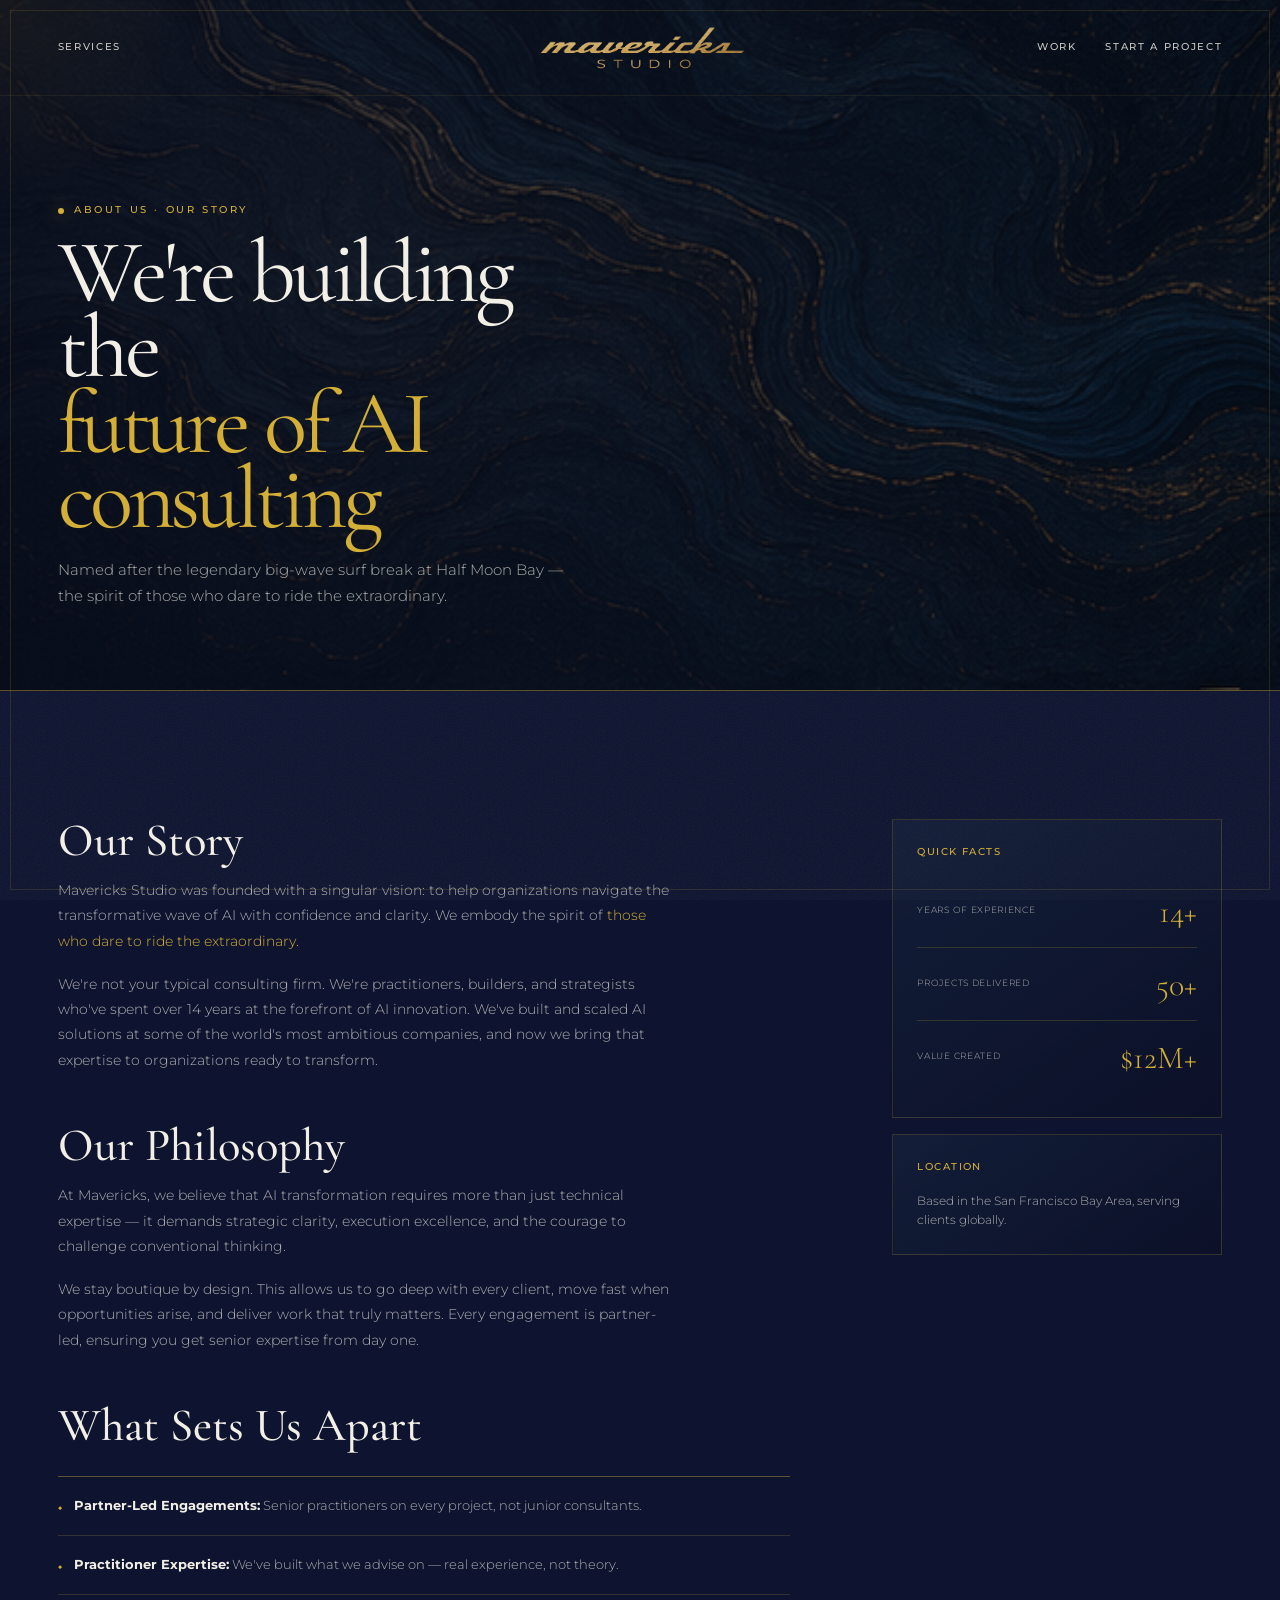
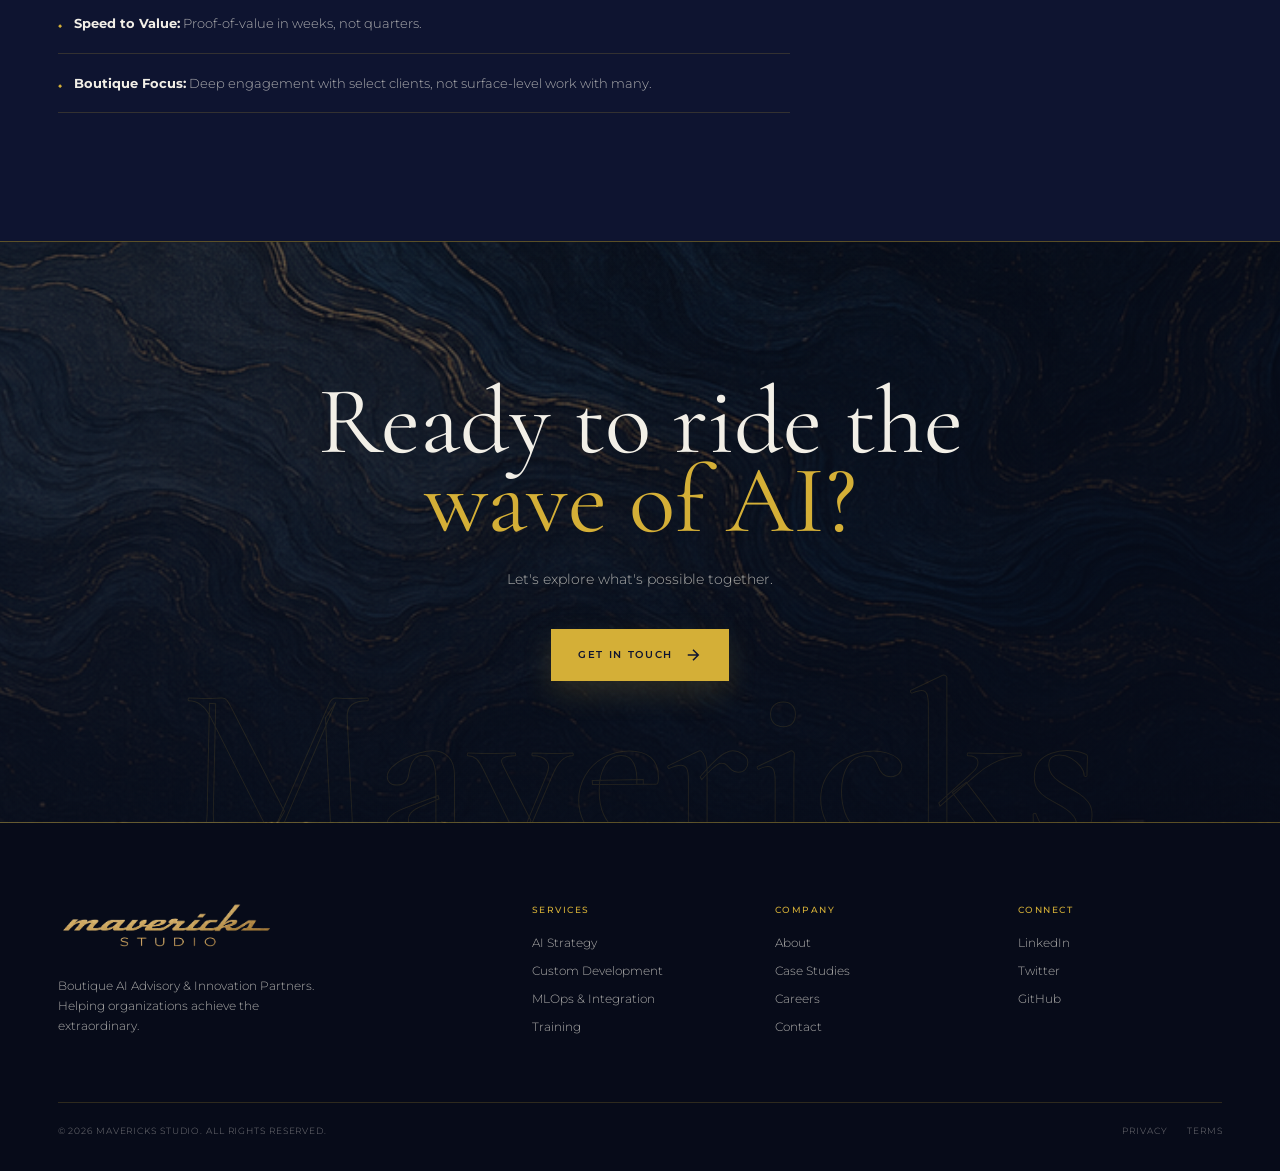
==== commit 1f363905: "Consolidate approach and adopt Logo V2" ====
--- a/about.html
+++ b/about.html
@@ -14,7 +14,7 @@
 
     <nav class="nav" id="nav">
          <div class="nav-left"><a href="index.html#services" class="navlink">Services</a></div>
-         <a href="index.html" class="logo nav-center"><img src="assets/logo.png" alt="Mavericks Studio" class="logo-img"></a>
+         <a href="index.html" class="logo nav-center"><img src="assets/logo-v2-transparent.png" alt="Mavericks Studio" class="logo-img"></a>
          <div class="nav-right">
              <a href="index.html#work" class="navlink">Work</a>
              <a href="index.html#contact" class="navlink nav-cta">Start a Project</a>
@@ -104,7 +104,7 @@
          <div class="section-container">
              <div class="footer-grid">
                  <div class="footer-brand">
-                     <a href="index.html" class="logo"><img src="assets/logo.png" alt="Mavericks Studio" class="logo-img"></a>
+                     <a href="index.html" class="logo"><img src="assets/logo-v2-transparent.png" alt="Mavericks Studio" class="logo-img"></a>
                      <p>Boutique AI Advisory &amp; Innovation Partners. Helping organizations achieve the extraordinary.</p>
                  </div>
                  <div class="footer-links">
--- a/styles.css
+++ b/styles.css
@@ -1,81 +1,176 @@
 /* ==========================================================================
-   MAVERICKS STUDIO
-   Brand system applied from Mavericks Studio guidelines
-   Gold #D4AF37 · Ivory #F2EFE7 · Midnight #0E1430 · Slate #2E4A5E · Black #0A0A0A
-   Display: Cormorant Garamond · Interface/body: Montserrat
+   MAVERICKS STUDIO — editorial luxury system
+   Brand palette: Gold #D4AF37 · Ivory #F2EFE7 · Navy #0E1430
+   Type: Cormorant Garamond + Montserrat
    ========================================================================== */
 @import url('https://fonts.googleapis.com/css2?family=Cormorant+Garamond:ital,wght@0,400;0,500;0,600;1,400;1,500&family=Montserrat:wght@300;400;500;600&display=swap');
 
 :root{
-  --midnight:#0e1430;
-  --midnight-deep:#080d1e;
+  --navy:#0e1430;
+  --navy-2:#0a1024;
+  --navy-3:#070b19;
   --slate:#2e4a5e;
   --gold:#d4af37;
-  --gold-soft:#e2c66c;
+  --gold-hi:#ebcc69;
   --ivory:#f2efe7;
   --black:#0a0a0a;
-  --ink:#11182e;
-  --ink-muted:#5e6370;
-  --paper-line:rgba(14,20,48,.16);
-  --line:rgba(212,175,55,.42);
-  --line-soft:rgba(212,175,55,.20);
-  --text-muted:rgba(242,239,231,.70);
-  --font-display:'Cormorant Garamond', Georgia, serif;
-  --font-sans:'Montserrat', Arial, sans-serif;
-  --gutter:clamp(1.25rem,5vw,6.5rem);
-  --content:1400px;
+  --muted:rgba(242,239,231,.70);
+  --faint:rgba(242,239,231,.48);
+  --line:rgba(212,175,55,.40);
+  --line-soft:rgba(212,175,55,.19);
+  --font-display:'Cormorant Garamond',Georgia,serif;
+  --font-body:'Montserrat',Arial,sans-serif;
+  --gutter:clamp(1.25rem,4.5vw,5.5rem);
+  --content:1500px;
+  --shadow:0 30px 80px rgba(0,0,0,.38);
 }
 
-*{box-sizing:border-box} html{background:var(--midnight)} body{margin:0;min-width:0;background:var(--midnight);color:var(--ivory);font-family:var(--font-sans);font-weight:300;line-height:1.55;overflow-x:hidden;-webkit-font-smoothing:antialiased} img,svg{display:block;max-width:100%} a{color:inherit;text-decoration:none} button{font:inherit} ul{list-style:none;margin:0;padding:0} ::selection{color:var(--midnight);background:var(--gold)}
+*{box-sizing:border-box}
+html{background:var(--navy);scroll-behavior:smooth}
+body{margin:0;min-width:0;overflow-x:hidden;background:var(--navy);color:var(--ivory);font-family:var(--font-body);font-weight:300;line-height:1.6;-webkit-font-smoothing:antialiased}
+img,svg{display:block;max-width:100%}
+a{color:inherit;text-decoration:none}
+button{font:inherit;color:inherit}
+ul{margin:0;padding:0;list-style:none}
+::selection{background:var(--gold);color:var(--navy)}
 
-/* Deep, restrained mineral texture; it is deliberately not a blue gradient. */
-body::before{content:"";position:fixed;inset:0;z-index:0;pointer-events:none;opacity:.28;background:radial-gradient(ellipse at 2% 12%,rgba(46,74,94,.40),transparent 34%),radial-gradient(ellipse at 96% 88%,rgba(46,74,94,.24),transparent 36%),repeating-radial-gradient(ellipse at 38% 48%,transparent 0 37px,rgba(212,175,55,.045) 38px 39px,transparent 40px 84px)}
-body>*{position:relative;z-index:1}.cursor-glow,.frame{display:none}.section-container{width:min(100%,var(--content));margin-inline:auto;padding-inline:var(--gutter)}
+body::before{content:"";position:fixed;inset:0;z-index:0;pointer-events:none;opacity:.11;background-image:url("data:image/svg+xml,%3Csvg xmlns='http://www.w3.org/2000/svg' width='140' height='140'%3E%3Cfilter id='n'%3E%3CfeTurbulence type='fractalNoise' baseFrequency='.72' numOctaves='3' stitchTiles='stitch'/%3E%3C/filter%3E%3Crect width='100%25' height='100%25' filter='url(%23n)' opacity='.55'/%3E%3C/svg%3E")}
+body>*{position:relative;z-index:1}
+.cursor-glow{position:fixed;z-index:2;width:430px;height:430px;margin:-215px 0 0 -215px;border-radius:50%;pointer-events:none;background:radial-gradient(circle,rgba(212,175,55,.06),transparent 68%)}
+.frame{position:fixed;inset:10px;z-index:60;pointer-events:none;border:1px solid rgba(212,175,55,.15)}
+.section-container{width:min(100%,var(--content));margin-inline:auto;padding-inline:var(--gutter)}
 
 /* Type */
-.display{font-family:var(--font-display);font-weight:400;line-height:.82;letter-spacing:-.036em;text-transform:none}.eyebrow,.count,.hero-side-label{font-family:var(--font-sans);font-size:.68rem;font-weight:500;letter-spacing:.24em;text-transform:uppercase;color:var(--gold)}.eyebrow{display:flex;align-items:center;gap:.65rem}.eyebrow .dot{height:6px;width:6px;border-radius:50%;background:var(--gold)}.lead{max-width:52ch;font-size:1rem;line-height:1.75;color:var(--text-muted)}.accent{color:var(--gold)}.muted{color:rgba(242,239,231,.62)}
+.display{font-family:var(--font-display);font-weight:400;letter-spacing:-.045em;line-height:.82}
+.eyebrow,.count,.hero-side-label{font-size:.65rem;font-weight:500;letter-spacing:.25em;text-transform:uppercase;color:var(--gold)}
+.eyebrow{display:flex;align-items:center;gap:.65rem}
+.eyebrow .dot{width:6px;height:6px;border-radius:50%;background:var(--gold);box-shadow:0 0 20px rgba(212,175,55,.65)}
+.lead{max-width:53ch;color:var(--muted);font-size:clamp(.92rem,1.1vw,1.06rem);line-height:1.75}
+.accent{color:var(--gold)}
+.muted{color:rgba(242,239,231,.60)}
 
 /* Navigation */
-.nav{position:absolute;inset:0 0 auto;z-index:20;width:min(100%,var(--content));margin:auto;padding:2.1rem var(--gutter);display:grid;grid-template-columns:1fr auto 1fr;align-items:center}.nav.scrolled{position:fixed;width:100%;background:rgba(8,13,30,.95);border-bottom:1px solid var(--line-soft);backdrop-filter:blur(12px)}.nav-left,.nav-right{display:flex;align-items:center;gap:1.8rem}.nav-left{justify-self:start}.nav-right{justify-self:end}.nav a.navlink{font-family:var(--font-sans);font-size:.68rem;font-weight:500;letter-spacing:.15em;text-transform:uppercase;color:var(--ivory);transition:color .2s}.nav a.navlink:hover{color:var(--gold)}.logo{display:inline-flex;justify-self:center}.logo img{height:42px;width:auto;filter:sepia(1) saturate(.95) hue-rotate(358deg) brightness(.86) contrast(1.12)}.menu-btn{display:none;background:transparent;border:1px solid var(--line);height:44px;width:44px;padding:0;position:relative}.menu-btn span{position:absolute;left:11px;right:11px;height:1px;background:var(--gold);transition:transform .2s}.menu-btn span:first-child{top:17px}.menu-btn span:last-child{bottom:17px}.menu-btn.active span:first-child{transform:translateY(4px) rotate(45deg)}.menu-btn.active span:last-child{transform:translateY(-4px) rotate(-45deg)}.mobile-menu{display:none}
+.nav{position:absolute;inset:0 0 auto;z-index:50;width:min(100%,var(--content));margin:auto;padding:1.6rem var(--gutter);display:grid;grid-template-columns:1fr auto 1fr;align-items:center;border-bottom:1px solid rgba(212,175,55,.09)}
+.nav.scrolled{position:fixed;width:100%;background:rgba(7,11,25,.92);border-color:var(--line-soft);backdrop-filter:blur(18px)}
+.nav-left,.nav-right{display:flex;align-items:center;gap:1.8rem}
+.nav-left{justify-self:start}.nav-right{justify-self:end}
+.nav a.navlink{position:relative;padding:.55rem 0;font-size:.65rem;font-weight:500;letter-spacing:.16em;text-transform:uppercase;color:rgba(242,239,231,.82);transition:color .2s}
+.nav a.navlink::after{content:"";position:absolute;left:0;right:100%;bottom:.25rem;height:1px;background:var(--gold);transition:right .25s}
+.nav a.navlink:hover{color:var(--gold)}.nav a.navlink:hover::after{right:0}
+.logo{display:inline-flex;justify-self:center}.logo img{height:44px;width:auto}
+.menu-btn{display:none;width:46px;height:46px;padding:0;border:1px solid var(--line);background:rgba(14,20,48,.68);position:relative}
+.menu-btn span{position:absolute;left:11px;right:11px;height:1px;background:var(--gold);transition:transform .25s}
+.menu-btn span:first-child{top:17px}.menu-btn span:last-child{bottom:17px}
+.menu-btn.active span:first-child{transform:translateY(5px) rotate(45deg)}.menu-btn.active span:last-child{transform:translateY(-5px) rotate(-45deg)}
+.mobile-menu{display:none}
 
-/* Buttons, text actions */
-.btn{display:inline-flex;align-items:center;gap:.75rem;padding:.8rem 1.15rem;border:1px solid var(--gold);font-family:var(--font-sans);font-size:.68rem;font-weight:500;letter-spacing:.14em;text-transform:uppercase;transition:background .2s,color .2s,transform .2s}.btn:hover{transform:translateY(-2px)}.btn-primary{background:var(--gold);color:var(--midnight)}.btn-primary:hover{background:var(--ivory);border-color:var(--ivory)}.btn-ghost{color:var(--gold);background:transparent}.btn-ghost:hover{background:var(--gold);color:var(--midnight)}.btn-accent{background:var(--gold);color:var(--midnight)}.btn-lg{padding:1rem 1.45rem}.text-link{display:inline-flex;align-items:center;gap:.75rem;border-bottom:1px solid var(--gold);padding-bottom:.45rem;font-family:var(--font-sans);font-size:.7rem;font-weight:500;letter-spacing:.14em;text-transform:uppercase;color:var(--gold);transition:gap .2s}.text-link:hover{gap:1.2rem}
+/* Actions */
+.btn{display:inline-flex;align-items:center;justify-content:center;gap:.7rem;min-height:48px;padding:.85rem 1.25rem;border:1px solid var(--gold);font-size:.65rem;font-weight:600;letter-spacing:.16em;text-transform:uppercase;transition:transform .2s,background .2s,color .2s,box-shadow .2s}
+.btn:hover{transform:translateY(-2px)}
+.btn-primary{background:var(--gold);color:var(--navy);box-shadow:0 12px 30px rgba(212,175,55,.16)}
+.btn-primary:hover{background:var(--gold-hi);box-shadow:0 18px 38px rgba(212,175,55,.23)}
+.btn-ghost{background:transparent;color:var(--gold)}.btn-ghost:hover{background:var(--gold);color:var(--navy)}
+.btn-accent{background:var(--gold);color:var(--navy)}
+.btn-lg{padding:1rem 1.6rem}
+.text-link{display:inline-flex;align-items:center;gap:.65rem;padding:.5rem 0;border-bottom:1px solid var(--gold);font-size:.63rem;font-weight:500;letter-spacing:.13em;text-transform:uppercase;color:var(--gold);transition:gap .2s}.text-link:hover{gap:1rem}
 
 /* Hero */
-.hero{min-height:100dvh;padding:9.5rem 0 3rem;position:relative;display:flex;align-items:center;overflow:hidden;border-bottom:1px solid var(--line-soft)}.hero-bg{position:absolute;inset:0;pointer-events:none;opacity:.5}.grid-pattern{position:absolute;inset:0;background:linear-gradient(90deg,transparent calc(50% - .5px),var(--line-soft) calc(50% - .5px),var(--line-soft) calc(50% + .5px),transparent calc(50% + .5px))}.orb{display:none}.hero-inner{display:grid;grid-template-columns:minmax(0,1fr) minmax(220px,.36fr);gap:clamp(2.5rem,8vw,11rem);align-items:end}.hero-left{min-width:0}.hero h1{max-width:9.8ch;margin:1.7rem 0 1.8rem;font-size:clamp(4rem,8.8vw,9.1rem)}.hero h1 .line{display:block}.hero h1 .accent{color:var(--gold)}.hero-sub{margin:0}.hero-right{align-self:center;border-left:1px solid var(--line);padding:1.1rem 0 1.1rem clamp(1.4rem,3vw,3rem)}.hero-side-label{margin:0 0 1.8rem}.hero-side-rule{height:1px;width:60px;background:var(--gold);margin-bottom:1.8rem}.hero-side-copy{margin:0 0 2rem;font-family:var(--font-display);font-size:clamp(1.7rem,2.6vw,2.65rem);line-height:.95;color:var(--ivory)}.scroll-cue{grid-column:1/-1;margin-top:4rem;display:flex;align-items:center;gap:.85rem;font-family:var(--font-sans);font-size:.62rem;font-weight:500;letter-spacing:.22em;text-transform:uppercase;color:var(--gold)}.scroll-cue .rail{height:1px;width:52px;background:var(--gold)}
+.hero{min-height:min(100dvh,980px);padding:9rem 0 3rem;display:flex;align-items:center;overflow:hidden;background:radial-gradient(circle at 8% 20%,rgba(46,74,94,.28),transparent 32%),linear-gradient(135deg,var(--navy),var(--navy-2));border-bottom:1px solid var(--line)}
+.hero-bg{position:absolute;inset:0;pointer-events:none}.grid-pattern{position:absolute;inset:0;background-image:linear-gradient(rgba(212,175,55,.055) 1px,transparent 1px),linear-gradient(90deg,rgba(212,175,55,.055) 1px,transparent 1px);background-size:86px 86px;mask-image:linear-gradient(to right,#000,transparent 72%)}
+.orb{display:none}
+.hero-inner{display:grid;grid-template-columns:minmax(0,1fr) minmax(360px,.78fr);gap:clamp(2.5rem,6vw,7rem);align-items:center}
+.hero-left{min-width:0;position:relative;z-index:2}
+.hero h1{max-width:8.4ch;margin:1.45rem 0 1.6rem;font-size:clamp(4.6rem,7.8vw,8.6rem)}.hero h1 .line{display:block}.hero h1 .accent{color:var(--gold);text-shadow:0 12px 42px rgba(212,175,55,.12)}
+.hero-sub{margin:0}.hero-actions{display:flex;align-items:center;gap:1.5rem;margin-top:2rem;flex-wrap:wrap}
+.hero-visual{position:relative;min-width:0;padding:0 0 2rem 2rem}
+.hero-art-card{position:relative;display:flex;align-items:center;justify-content:center;overflow:hidden;border:1px solid var(--line);box-shadow:var(--shadow)}
+.hero-art-card::before,.hero-art-card::after{content:"";position:absolute;width:72px;height:72px;border-color:var(--gold);opacity:.7}.hero-art-card::before{top:20px;left:20px;border-top:1px solid;border-left:1px solid}.hero-art-card::after{right:20px;bottom:20px;border-right:1px solid;border-bottom:1px solid}
+.hero-logo-card{aspect-ratio:1254/1112;background:var(--navy-3)}.hero-logo-v2{position:absolute;inset:0;width:100%;height:100%;object-fit:cover}.hero-art-index{position:absolute;top:24px;left:0;display:flex;flex-direction:column;gap:.15rem;color:var(--gold);font-size:.58rem;font-weight:500;letter-spacing:.16em;transform:translateX(-35%) rotate(-90deg)}
+.scroll-cue{grid-column:1/-1;display:flex;align-items:center;gap:.8rem;margin-top:2rem;color:var(--gold);font-size:.59rem;font-weight:500;letter-spacing:.22em;text-transform:uppercase}.scroll-cue .rail{width:54px;height:1px;background:var(--gold)}
 
-/* Sections */
-.section,.content,.full{padding-block:clamp(5.5rem,11vw,10rem)}.section-head{max-width:58rem;margin-bottom:clamp(3rem,6vw,5.5rem)}.section-head h2{margin:.85rem 0 0;font-family:var(--font-display);font-size:clamp(3rem,5.7vw,5.8rem);font-weight:400;line-height:.9;letter-spacing:-.026em}.section-head p{margin:1rem 0 0}.section-head .count{display:block}.section-head h2 .muted{font-style:italic}
+/* Proof band */
+.stats{background:var(--navy-3);border-bottom:1px solid var(--line)}.stats-row{display:grid;grid-template-columns:repeat(3,1fr)}
+.stat{position:relative;padding:2.8rem 2.4rem;border-right:1px solid var(--line-soft);overflow:hidden}.stat:first-child{border-left:1px solid var(--line-soft)}.stat::after{content:"";position:absolute;width:110px;height:110px;right:-65px;top:-65px;border:1px solid var(--line-soft);border-radius:50%}
+.stat-value{font-family:var(--font-display);font-size:clamp(3.7rem,5vw,5.7rem);line-height:.8;color:var(--gold)}.stat-value .pre,.stat-value .suf{font-size:.45em}
+.stat-label{display:block;margin-top:.9rem;color:var(--muted);font-size:.6rem;font-weight:500;letter-spacing:.15em;text-transform:uppercase}
+.clients{padding:2rem 0;background:rgba(7,11,25,.72);border-bottom:1px solid var(--line-soft)}.clients .section-container{display:grid;grid-template-columns:auto 1fr;align-items:center;gap:3rem}.clients-label{margin:0;color:var(--gold);font-size:.59rem;font-weight:500;letter-spacing:.16em;text-transform:uppercase}.clients-row{display:flex;align-items:center;justify-content:space-between;gap:1rem 2.5rem;flex-wrap:wrap}.client-logo{font-family:var(--font-display);font-size:1.45rem;color:rgba(242,239,231,.84)}
 
-/* Evidence band */
-.stats{border-bottom:1px solid var(--line-soft)}.stats-row{display:grid;grid-template-columns:repeat(3,1fr)}.stat{padding:2.7rem 2rem;border-right:1px solid var(--line-soft)}.stat:first-child{border-left:1px solid var(--line-soft)}.stat-value{font-family:var(--font-display);font-size:clamp(3.4rem,5vw,5.6rem);line-height:.8;color:var(--gold)}.stat-value .pre,.stat-value .suf{font-size:.45em}.stat-label{display:block;margin-top:.9rem;font-size:.64rem;font-weight:500;letter-spacing:.16em;text-transform:uppercase;color:var(--text-muted)}.clients{padding:2.35rem 0;border-bottom:1px solid var(--line-soft)}.clients-label{margin:0 0 1.3rem;font-size:.62rem;font-weight:500;letter-spacing:.18em;text-transform:uppercase;color:var(--gold)}.clients-row{display:flex;flex-wrap:wrap;gap:1rem 3rem;align-items:center}.client-logo{font-family:var(--font-display);font-size:1.55rem;color:var(--ivory)}
+/* Brand meaning */
+.brand-principles{padding:clamp(5rem,9vw,8rem) 0;background:linear-gradient(180deg,var(--navy),#111b36);border-bottom:1px solid var(--line)}
+.brand-principles-head{display:grid;grid-template-columns:.55fr 1.25fr .9fr;align-items:end;gap:2rem;margin-bottom:3.6rem}.brand-principles-head h2{margin:0;font-family:var(--font-display);font-size:clamp(3.4rem,5.8vw,6rem);font-weight:400;line-height:.82}.brand-principles-head h2 em{color:var(--gold);font-weight:400}.os-intro{display:grid;gap:1rem}.os-intro p{margin:0;color:var(--muted);font-size:.82rem;line-height:1.7}.os-intro .os-manifesto{font-family:var(--font-display);font-size:clamp(1.65rem,2.2vw,2.25rem);line-height:.95;color:var(--ivory)}.os-manifesto strong{font-weight:400;color:var(--gold)}
+.principles-grid{display:grid;grid-template-columns:repeat(4,1fr);border-top:1px solid var(--line);border-left:1px solid var(--line)}
+.principle{min-height:350px;position:relative;padding:2rem 1.6rem;display:flex;flex-direction:column;border-right:1px solid var(--line);border-bottom:1px solid var(--line);background:linear-gradient(145deg,rgba(255,255,255,.025),transparent);transition:background .3s,transform .3s}
+.principle:hover{z-index:2;background:rgba(212,175,55,.06);transform:translateY(-6px)}
+.principle img{width:72px;height:72px;margin-bottom:auto;object-fit:contain}.principle-no{position:absolute;top:2rem;right:1.5rem;color:var(--faint);font-size:.57rem;letter-spacing:.14em}.principle h3{margin:2rem 0 .6rem;font-family:var(--font-display);font-size:1.75rem;font-weight:500;line-height:1}.principle p{margin:0;color:var(--muted);font-size:.78rem;line-height:1.65}
+.os-values{display:grid;grid-template-columns:repeat(3,1fr);margin-top:1.15rem;border-top:1px solid var(--line);border-left:1px solid var(--line)}.os-value{min-height:185px;padding:1.5rem;border-right:1px solid var(--line);border-bottom:1px solid var(--line);background:rgba(7,11,25,.22)}.os-value span{color:var(--gold);font-size:.56rem;letter-spacing:.14em}.os-value h3{margin:1.5rem 0 .45rem;font-family:var(--font-display);font-size:1.55rem;font-weight:500}.os-value p{margin:0;color:var(--muted);font-size:.75rem;line-height:1.65}
 
-/* Services: a considered indexed list, not a tile grid */
-.services-grid{border-top:1px solid var(--line)}.service{position:relative;display:grid;grid-template-columns:100px minmax(220px,.8fr) minmax(320px,1.4fr) minmax(240px,1fr);align-items:start;gap:1.8rem;padding:2.3rem 0;border-bottom:1px solid var(--line-soft);background:transparent;transition:padding .3s}.service:hover{padding-left:.8rem}.service .no,.service .badge{font-family:var(--font-sans);font-size:.68rem;font-weight:500;letter-spacing:.13em;color:var(--gold)}.service .badge{color:var(--gold-soft)}.service-icon{display:none}.service h3{margin:0;font-family:var(--font-display);font-weight:500;font-size:clamp(1.45rem,2vw,2rem);line-height:1.02}.service p{margin:0;color:var(--text-muted);font-size:.91rem;line-height:1.65}.service .tags{display:flex;flex-wrap:wrap;gap:.45rem}.service .tags li{font-size:.59rem;letter-spacing:.07em;text-transform:uppercase;color:rgba(242,239,231,.68);padding:.34rem .55rem;border:1px solid rgba(212,175,55,.25)}
+/* Shared section framing */
+.section,.content,.full{padding-block:clamp(5.5rem,10vw,9rem)}
+.section-head{display:grid;grid-template-columns:.45fr 1.4fr;gap:2rem;align-items:start;margin-bottom:clamp(3rem,5.5vw,5rem)}.section-head .count{padding-top:.6rem}.section-head h2{margin:0;font-family:var(--font-display);font-size:clamp(3.7rem,6.2vw,6.5rem);font-weight:400;line-height:.84;letter-spacing:-.035em}.section-head h2 .muted{font-style:italic}.section-head p{margin:1rem 0 0}
 
-/* Approach */
-.approach{border-top:1px solid var(--line-soft)}.approach-grid{display:grid;grid-template-columns:1fr .72fr;gap:clamp(3rem,10vw,12rem);align-items:center}.approach-text .kicker{font-size:.68rem;font-weight:500;letter-spacing:.2em;text-transform:uppercase;color:var(--gold)}.approach-text h2{margin:1rem 0 1.5rem;font-family:var(--font-display);font-size:clamp(3.2rem,5vw,5rem);font-weight:400;line-height:.88}.approach-text>p{max-width:52ch;color:var(--text-muted);line-height:1.72}.values{margin-top:2.6rem;border-top:1px solid var(--line)}.value{display:grid;grid-template-columns:64px 1fr;gap:1.3rem;padding:1.35rem 0;border-bottom:1px solid var(--line-soft)}.value .v-no{font-family:var(--font-sans);font-size:.7rem;letter-spacing:.1em;color:var(--gold)}.value h4{margin:0 0 .25rem;font-family:var(--font-display);font-weight:500;font-size:1.55rem}.value p{margin:0;color:var(--text-muted);font-size:.88rem}.approach-visual{min-height:420px;position:relative;border:1px solid var(--line);background:radial-gradient(circle at 68% 36%,rgba(46,74,94,.70),transparent 28%),var(--midnight-deep);overflow:hidden}.visual-grid{position:absolute;inset:12%;display:grid;grid-template-columns:repeat(3,1fr);grid-template-rows:repeat(3,1fr);border:1px solid var(--line-soft)}.visual-block{border:1px solid var(--line-soft)}.visual-block.active{background:var(--gold)}.visual-overlay{position:absolute;inset:auto 1.6rem 1.6rem;display:flex;justify-content:space-between;align-items:baseline;border-top:1px solid var(--line);padding-top:.85rem}.visual-label{font-size:.62rem;font-weight:500;letter-spacing:.15em;text-transform:uppercase;color:var(--gold)}.visual-val{font-family:var(--font-display);font-size:2.2rem}
+/* Services — dimensional bento */
+.services{background:linear-gradient(180deg,var(--navy-2),var(--navy));border-bottom:1px solid var(--line)}
+.services-grid{display:grid;grid-template-columns:repeat(3,minmax(0,1fr));grid-auto-rows:1fr;gap:1.1rem}
+.service{position:relative;min-height:380px;height:100%;padding:2rem;display:flex;flex-direction:column;overflow:hidden;border:1px solid var(--line-soft);background:linear-gradient(145deg,rgba(46,74,94,.24),rgba(7,11,25,.48));transition:border-color .3s,transform .3s,box-shadow .3s}
+.service::before{content:"";position:absolute;inset:auto -100px -150px auto;width:280px;height:280px;border:1px solid rgba(212,175,55,.15);border-radius:50%;box-shadow:0 0 0 35px rgba(212,175,55,.025),0 0 0 70px rgba(212,175,55,.018)}
+.service:hover{border-color:var(--gold);transform:translateY(-5px);box-shadow:0 26px 55px rgba(0,0,0,.24)}
+.service:nth-child(n){grid-column:auto}
+.service.featured{background:linear-gradient(to bottom,rgba(7,11,25,.38),rgba(7,11,25,.86)),url('assets/brand-marble.png') center/cover;border-color:var(--line)}
+.service .no,.service .badge{position:absolute;top:1.7rem;right:1.7rem;color:var(--gold);font-size:.56rem;font-weight:500;letter-spacing:.15em;text-transform:uppercase}
+.service-icon{width:58px;height:58px;display:grid;place-items:center;margin-bottom:auto;border:1px solid var(--line);background:rgba(7,11,25,.38);color:var(--gold)}.service-icon svg{width:30px;height:30px}
+.service h3{position:relative;margin:2.2rem 0 .7rem;font-family:var(--font-display);font-size:clamp(1.8rem,2.7vw,2.75rem);font-weight:500;line-height:.92}.service p{position:relative;max-width:55ch;margin:0;color:var(--muted);font-size:.82rem;line-height:1.65}.service .tags{position:relative;display:flex;flex-wrap:wrap;gap:.4rem;margin-top:1.4rem}.service .tags li{padding:.32rem .5rem;border:1px solid rgba(212,175,55,.25);color:rgba(242,239,231,.70);font-size:.53rem;letter-spacing:.07em;text-transform:uppercase}
+
 
 /* Work */
-.work{border-top:1px solid var(--line-soft)}.work-grid{display:grid;grid-template-columns:repeat(2,1fr);gap:0;border-top:1px solid var(--line)}.work-card{border-right:1px solid var(--line-soft);border-bottom:1px solid var(--line-soft);background:transparent}.work-card:nth-child(odd){border-left:1px solid var(--line-soft)}.work-card.large{grid-column:1/-1;display:grid;grid-template-columns:1.1fr .9fr}.work-media{min-height:235px;position:relative;background:radial-gradient(ellipse at 30% 40%,rgba(46,74,94,.75),transparent 45%),var(--midnight-deep);overflow:hidden}.work-card.large .work-media{min-height:340px}.wave{position:absolute;border:1px solid var(--line);border-radius:45% 55% 54% 46% / 45% 42% 58% 55%;opacity:.65}.wave.w1{width:80%;height:130%;top:-18%;left:-13%;transform:rotate(15deg)}.wave.w2{width:70%;height:110%;bottom:-35%;right:-18%;transform:rotate(-28deg)}.wave.w3{width:42%;height:80%;top:8%;right:24%;border-color:var(--gold)}.work-body{padding:2rem;display:flex;flex-direction:column;gap:1rem}.work-cat{font-size:.62rem;font-weight:500;letter-spacing:.15em;text-transform:uppercase;color:var(--gold)}.work-body h3{margin:0;font-family:var(--font-display);font-size:clamp(1.75rem,3vw,3rem);font-weight:500;line-height:.95}.work-body p{margin:0;color:var(--text-muted);font-size:.9rem;line-height:1.65}.work-stats{display:flex;gap:2.5rem;margin-top:auto;padding-top:1.15rem;border-top:1px solid var(--line-soft)}.work-stat .v{display:block;font-family:var(--font-display);font-size:2.4rem;color:var(--gold)}.work-stat .l{font-size:.59rem;font-weight:500;letter-spacing:.12em;text-transform:uppercase;color:var(--text-muted)}
+.work{background:linear-gradient(180deg,var(--navy-2),#111a32);border-bottom:1px solid var(--line)}
+.work-grid{display:grid;grid-template-columns:repeat(2,1fr);gap:1.2rem}.work-card{position:relative;overflow:hidden;border:1px solid var(--line-soft);background:rgba(7,11,25,.55);transition:transform .3s,border-color .3s}.work-card:hover{transform:translateY(-5px);border-color:var(--gold)}.work-card.large{grid-column:1/-1;display:grid;grid-template-columns:1.15fr .85fr}.work-media{min-height:320px;position:relative;overflow:hidden;background:radial-gradient(circle at 25% 35%,rgba(46,74,94,.75),transparent 28%),linear-gradient(145deg,#0b162b,var(--navy-3))}.work-card.large .work-media{min-height:480px;background:linear-gradient(to bottom,rgba(7,11,25,.08),rgba(7,11,25,.60)),url('assets/brand-marble.png') center/cover}.wave{position:absolute;border:1px solid var(--line);border-radius:45% 55% 54% 46% / 45% 42% 58% 55%;opacity:.75}.wave.w1{width:84%;height:145%;top:-24%;left:-14%;transform:rotate(15deg)}.wave.w2{width:72%;height:115%;bottom:-35%;right:-17%;transform:rotate(-28deg)}.wave.w3{width:44%;height:82%;top:8%;right:23%;border-color:var(--gold);box-shadow:0 0 0 25px rgba(212,175,55,.025)}
+.work-body{padding:2rem;display:flex;flex-direction:column;gap:1rem}.work-cat{color:var(--gold);font-size:.58rem;font-weight:500;letter-spacing:.14em;text-transform:uppercase}.work-body h3{margin:0;font-family:var(--font-display);font-size:clamp(2rem,3.2vw,3.5rem);font-weight:500;line-height:.9}.work-body p{margin:0;color:var(--muted);font-size:.82rem;line-height:1.7}.work-stats{display:flex;gap:2.5rem;margin-top:auto;padding-top:1.3rem;border-top:1px solid var(--line-soft)}.work-stat .v{display:block;font-family:var(--font-display);font-size:2.8rem;color:var(--gold)}.work-stat .l{color:var(--muted);font-size:.55rem;font-weight:500;letter-spacing:.12em;text-transform:uppercase}
 
-/* Quote and contact */
-.testimonial{padding-block:clamp(6rem,12vw,12rem);text-align:center}.testimonial-inner{max-width:920px;margin:auto}.quote-mark{font-family:var(--font-display);font-size:7rem;line-height:.45;color:var(--gold)}.testimonial blockquote{margin:1.5rem 0 0;font-family:var(--font-display);font-size:clamp(2rem,4vw,4.1rem);font-weight:400;line-height:1.02}.t-author{display:flex;justify-content:center;align-items:center;gap:.85rem;margin-top:2.3rem}.t-avatar{display:grid;place-items:center;width:42px;height:42px;border:1px solid var(--gold);border-radius:50%;font-size:.7rem;letter-spacing:.06em;color:var(--gold)}.t-info{text-align:left}.t-info .n{font-size:.8rem;font-weight:500}.t-info .r{font-size:.58rem;letter-spacing:.08em;text-transform:uppercase;color:var(--text-muted)}.cta{border-top:1px solid var(--line);border-bottom:1px solid var(--line);background:var(--midnight-deep)}.cta-bg{display:none}.cta-inner{padding:clamp(5rem,10vw,9rem) 0;text-align:center}.cta h2{margin:0;font-family:var(--font-display);font-size:clamp(3.5rem,7vw,7rem);font-weight:400;line-height:.85}.cta h2 .accent{color:var(--gold)}.cta p{max-width:55ch;margin:1.6rem auto 2.3rem;color:var(--text-muted);font-size:.96rem}.cta-actions{display:flex;flex-direction:column;align-items:center;gap:1rem}.cta-note{font-size:.68rem;color:var(--text-muted)}.cta-note a{color:var(--gold);border-bottom:1px solid var(--gold)}.ghost{display:none}
+/* Testimonial */
+.testimonial{padding-block:clamp(4rem,7vw,6.5rem);overflow:hidden;background:var(--navy)}.testimonial::before{content:"";position:absolute;inset:18% 8%;border:1px solid rgba(212,175,55,.07);transform:rotate(-1deg)}.testimonial-inner{max-width:900px;margin:auto;padding:clamp(2rem,4vw,3.5rem);text-align:left;border:1px solid var(--line-soft);background:linear-gradient(145deg,rgba(46,74,94,.12),rgba(7,11,25,.30));box-shadow:0 24px 60px rgba(0,0,0,.18)}.quote-mark{height:2.4rem;overflow:hidden;color:var(--gold);font-family:var(--font-display);font-size:5rem;line-height:.65}.testimonial blockquote{margin:1rem 0 0;font-family:var(--font-display);font-size:clamp(1.8rem,3vw,3rem);font-weight:400;line-height:1.08}.t-author{display:flex;justify-content:flex-start;align-items:center;gap:.9rem;margin-top:1.8rem}.t-avatar{width:48px;height:48px;display:grid;place-items:center;border:1px solid var(--gold);border-radius:50%;color:var(--gold);font-size:.67rem}.t-info{text-align:left}.t-info .n{font-size:.76rem;font-weight:500}.t-info .r{color:var(--muted);font-size:.54rem;letter-spacing:.08em;text-transform:uppercase}
+
+/* CTA */
+.cta{overflow:hidden;background:linear-gradient(to bottom,rgba(7,11,25,.48),rgba(7,11,25,.76)),url('assets/brand-marble.png') center/cover;border-block:1px solid var(--line)}.cta-bg{position:absolute;inset:0;background:linear-gradient(90deg,rgba(7,11,25,.25),transparent,rgba(7,11,25,.35))}.cta-inner{position:relative;z-index:2;padding:clamp(6rem,11vw,10rem) 0;text-align:center}.cta h2{margin:0;font-family:var(--font-display);font-size:clamp(4rem,7.5vw,8rem);font-weight:400;line-height:.82}.cta p{max-width:58ch;margin:1.7rem auto 2.4rem;color:var(--muted);font-size:.9rem}.cta-actions{display:flex;flex-direction:column;align-items:center;gap:1rem}.cta-note{color:var(--muted);font-size:.63rem}.cta-note a{color:var(--gold);border-bottom:1px solid var(--gold)}.ghost{position:absolute;left:50%;bottom:-.12em;z-index:1;transform:translateX(-50%);font-family:var(--font-display);font-size:clamp(7rem,18vw,18rem);font-weight:600;line-height:.7;color:transparent;-webkit-text-stroke:1px rgba(212,175,55,.12);white-space:nowrap}
 
 /* Footer */
-.footer{padding:4.5rem 0 2rem}.footer-grid{display:grid;grid-template-columns:1.8fr repeat(3,1fr);gap:2rem}.footer-brand img{height:43px;filter:sepia(1) saturate(.95) hue-rotate(358deg) brightness(.86) contrast(1.12)}.footer-brand p{max-width:31ch;margin:1.2rem 0 0;color:var(--text-muted);font-size:.83rem}.footer-col h4{margin:0 0 1rem;font-size:.62rem;font-weight:500;letter-spacing:.16em;text-transform:uppercase;color:var(--gold)}.footer-col a{display:block;margin:.55rem 0;font-size:.78rem;color:var(--text-muted)}.footer-col a:hover{color:var(--gold)}.footer-bottom{display:flex;justify-content:space-between;margin-top:3.5rem;padding-top:1.4rem;border-top:1px solid var(--line-soft)}.footer-bottom p,.footer-legal a{margin:0;font-size:.61rem;letter-spacing:.1em;text-transform:uppercase;color:var(--text-muted)}.footer-legal{display:flex;gap:1.2rem}.footer-legal a:hover{color:var(--gold)}
+.footer{padding:5rem 0 2rem;background:var(--navy-3)}.footer-grid{display:grid;grid-template-columns:minmax(260px,1.15fr) minmax(0,2fr);gap:clamp(2.5rem,6vw,7rem)}.footer-links{display:grid;grid-template-columns:repeat(3,minmax(0,1fr));gap:clamp(1.5rem,3vw,3rem)}.footer-brand img{height:45px}.footer-brand p{max-width:32ch;margin:1.3rem 0 0;color:var(--muted);font-size:.78rem}.footer-col h4{margin:0 0 1rem;color:var(--gold);font-size:.58rem;font-weight:500;letter-spacing:.16em;text-transform:uppercase}.footer-col a{display:block;margin:.58rem 0;color:var(--muted);font-size:.74rem}.footer-col a:hover{color:var(--gold)}.footer-bottom{display:flex;justify-content:space-between;margin-top:3.5rem;padding-top:1.3rem;border-top:1px solid var(--line-soft)}.footer-bottom p,.footer-legal a{margin:0;color:var(--faint);font-size:.56rem;letter-spacing:.1em;text-transform:uppercase}.footer-legal{display:flex;gap:1.2rem}.footer-legal a:hover{color:var(--gold)}
 
 /* Inner pages */
-.page-hero{padding:12rem 0 5rem;min-height:56vh;display:flex;align-items:end;border-bottom:1px solid var(--line-soft);position:relative;overflow:hidden}.page-hero .hero-bg{position:absolute;inset:0;opacity:.38}.page-hero .display{margin:1rem 0 0;font-size:clamp(4rem,7.5vw,8rem);line-height:.86}.page-hero .lead{margin:1.2rem 0 0}.content-grid{display:grid;grid-template-columns:minmax(0,1fr) 300px;gap:clamp(3rem,9vw,10rem)}.prose h2,.legal h2{margin:3rem 0 1rem;font-family:var(--font-display);font-size:2.7rem;font-weight:500;line-height:.95}.prose h2:first-child,.legal h2:first-child{margin-top:0}.prose p,.legal p{max-width:67ch;margin:0 0 1rem;color:var(--text-muted);font-size:.95rem;line-height:1.78}.prose .hl{color:var(--gold)}.about-list{border-top:1px solid var(--line);margin-top:1.5rem}.about-list li{padding:1rem 0;border-bottom:1px solid var(--line-soft);color:var(--text-muted);font-size:.9rem}.about-list li::before{content:'—';padding-right:.7rem;color:var(--gold)}.about-list strong{color:var(--ivory)}.sidebar{align-self:start;border-top:1px solid var(--line)}.card{padding:1.4rem 0;border-bottom:1px solid var(--line-soft)}.card h3{margin:0 0 1rem;font-size:.65rem;font-weight:500;letter-spacing:.15em;text-transform:uppercase;color:var(--gold)}.card p{margin:0;color:var(--text-muted);font-size:.84rem}.fact{display:flex;justify-content:space-between;gap:1rem;padding:.55rem 0}.fact .fv{font-family:var(--font-display);font-size:2rem;color:var(--gold)}.fact .fl{align-self:center;font-size:.59rem;letter-spacing:.08em;text-transform:uppercase;color:var(--text-muted)}
+.page-hero{min-height:68vh;padding:12rem 0 5rem;display:flex;align-items:end;overflow:hidden;background:linear-gradient(to right,rgba(7,11,25,.90),rgba(7,11,25,.30)),url('assets/brand-marble.png') center/cover;border-bottom:1px solid var(--line)}.page-hero .hero-bg{display:none}.page-hero .display{max-width:11ch;margin:1rem 0 0;font-size:clamp(4rem,7vw,7.6rem);line-height:.84}.page-hero .lead{margin:1.4rem 0 0}.content-grid{display:grid;grid-template-columns:minmax(0,1fr) 330px;gap:clamp(3rem,8vw,9rem)}.prose h2,.legal h2{margin:3.2rem 0 1rem;font-family:var(--font-display);font-size:2.9rem;font-weight:500;line-height:.93}.prose h2:first-child,.legal h2:first-child{margin-top:0}.prose p,.legal p{max-width:68ch;margin:0 0 1.1rem;color:var(--muted);font-size:.89rem;line-height:1.78}.prose .hl{color:var(--gold)}.about-list{margin-top:1.8rem;border-top:1px solid var(--line)}.about-list li{padding:1.15rem 0;border-bottom:1px solid var(--line-soft);color:var(--muted);font-size:.83rem}.about-list li::before{content:'◆';padding-right:.8rem;color:var(--gold);font-size:.45rem}.about-list strong{color:var(--ivory)}
+.sidebar{align-self:start;position:sticky;top:7rem}.card{padding:1.5rem;border:1px solid var(--line-soft);background:linear-gradient(145deg,rgba(46,74,94,.18),rgba(7,11,25,.35))}.card+.card{margin-top:1rem}.card h3{margin:0 0 1rem;color:var(--gold);font-size:.6rem;font-weight:500;letter-spacing:.15em;text-transform:uppercase}.card p{margin:0;color:var(--muted);font-size:.78rem}.fact{display:flex;justify-content:space-between;gap:1rem;padding:.65rem 0;border-bottom:1px solid var(--line-soft)}.fact:last-child{border-bottom:0}.fact .fv{font-family:var(--font-display);font-size:2rem;color:var(--gold)}.fact .fl{align-self:center;color:var(--muted);font-size:.54rem;letter-spacing:.08em;text-transform:uppercase}
 
 /* Careers */
-.benefits{display:grid;grid-template-columns:repeat(4,1fr);border-top:1px solid var(--line)}.benefit{padding:1.7rem;border-right:1px solid var(--line-soft);border-bottom:1px solid var(--line-soft)}.benefit:first-child{border-left:1px solid var(--line-soft)}.benefit .ic{height:46px;width:46px;color:var(--gold)}.benefit h3{margin:1.6rem 0 .6rem;font-family:var(--font-display);font-size:1.7rem;font-weight:500;line-height:1}.benefit p{margin:0;color:var(--text-muted);font-size:.84rem}.positions{border-top:1px solid var(--line)}.position{display:grid;grid-template-columns:1fr auto;gap:2rem;align-items:center;padding:1.8rem 0;border-bottom:1px solid var(--line-soft)}.position h3{margin:0 0 .6rem;font-family:var(--font-display);font-size:2.1rem;font-weight:500;line-height:1}.position-meta{display:flex;gap:.55rem;margin-bottom:.8rem}.position-meta span{padding:.25rem .45rem;border:1px solid var(--line-soft);color:var(--gold);font-size:.57rem;letter-spacing:.09em;text-transform:uppercase}.position p{margin:0;max-width:58ch;color:var(--text-muted);font-size:.86rem}.apply{display:flex;justify-content:space-between;align-items:center;gap:2rem;margin-top:3rem;padding-top:2rem;border-top:1px solid var(--line)}.apply h3{margin:0 0 .45rem;font-family:var(--font-display);font-size:2.2rem;font-weight:500}.apply p{max-width:54ch;margin:0;color:var(--text-muted);font-size:.86rem}
+.benefits{display:grid;grid-template-columns:repeat(4,1fr);gap:1rem}.benefit{min-height:290px;padding:1.7rem;display:flex;flex-direction:column;border:1px solid var(--line-soft);background:linear-gradient(145deg,rgba(46,74,94,.18),rgba(7,11,25,.35))}.benefit .ic{width:50px;height:50px;color:var(--gold)}.benefit h3{margin:auto 0 .65rem;font-family:var(--font-display);font-size:1.8rem;font-weight:500;line-height:1}.benefit p{margin:0;color:var(--muted);font-size:.76rem}.positions{border-top:1px solid var(--line)}.position{display:grid;grid-template-columns:1fr auto;gap:2rem;align-items:center;padding:2rem 0;border-bottom:1px solid var(--line-soft)}.position h3{margin:0 0 .7rem;font-family:var(--font-display);font-size:2.3rem;font-weight:500;line-height:1}.position-meta{display:flex;gap:.55rem;margin-bottom:.8rem}.position-meta span{padding:.26rem .48rem;border:1px solid var(--line-soft);color:var(--gold);font-size:.52rem;letter-spacing:.09em;text-transform:uppercase}.position p{max-width:62ch;margin:0;color:var(--muted);font-size:.8rem}.apply{display:flex;justify-content:space-between;align-items:center;gap:2rem;margin-top:3rem;padding:2.2rem;border:1px solid var(--line);background:linear-gradient(145deg,rgba(46,74,94,.18),rgba(7,11,25,.36))}.apply h3{margin:0 0 .45rem;font-family:var(--font-display);font-size:2.3rem;font-weight:500}.apply p{max-width:56ch;margin:0;color:var(--muted);font-size:.8rem}
 
 /* Legal */
-.legal{max-width:780px}.legal h2{padding-top:2rem;border-top:1px solid var(--line-soft);font-size:2.25rem}.legal h3{margin:1.7rem 0 .7rem;font-size:.68rem;font-weight:500;letter-spacing:.14em;text-transform:uppercase;color:var(--gold)}.legal ul{margin:0 0 1.4rem}.legal li{padding:.35rem 0;color:var(--text-muted);font-size:.9rem}.legal li::before{content:'—';padding-right:.65rem;color:var(--gold)}.legal a{color:var(--gold);border-bottom:1px solid var(--gold)}
+.legal{max-width:810px}.legal h2{padding-top:2rem;border-top:1px solid var(--line-soft);font-size:2.35rem}.legal h3{margin:1.8rem 0 .7rem;color:var(--gold);font-size:.62rem;font-weight:500;letter-spacing:.14em;text-transform:uppercase}.legal ul{margin:0 0 1.5rem}.legal li{padding:.36rem 0;color:var(--muted);font-size:.83rem}.legal li::before{content:'—';padding-right:.65rem;color:var(--gold)}.legal a{color:var(--gold);border-bottom:1px solid var(--gold)}
 
-[data-reveal]{opacity:0;transform:translateY(18px);transition:opacity .65s ease,transform .65s ease}[data-reveal].visible{opacity:1;transform:none}
+[data-reveal]{opacity:1;transform:none}.js [data-reveal]{opacity:0;transform:translateY(22px);transition:opacity .7s ease,transform .7s ease}.js [data-reveal].visible{opacity:1;transform:none}
 
-@media(max-width:980px){.nav-left,.nav-right{display:none}.nav{display:flex;justify-content:space-between}.logo{justify-self:auto}.menu-btn{display:block}.mobile-menu{position:fixed;inset:0;z-index:15;padding:7rem var(--gutter) 2rem;background:var(--midnight-deep);flex-direction:column;justify-content:center;gap:1rem}.mobile-menu.active{display:flex}.mobile-menu a{padding:.7rem 0;border-bottom:1px solid var(--line-soft);font-family:var(--font-display);font-size:2.5rem;line-height:1;color:var(--ivory)}.hero{padding-top:8rem}.hero-inner{grid-template-columns:1fr}.hero-right{max-width:360px}.services-grid{border-top:1px solid var(--line)}.service{grid-template-columns:70px minmax(180px,.75fr) minmax(250px,1.25fr)}.service .tags{grid-column:2/-1}.approach-grid,.content-grid{grid-template-columns:1fr}.approach-visual{max-width:600px}.work-card.large{grid-template-columns:1fr}.footer-grid{grid-template-columns:1.5fr 1fr 1fr}.footer-links{display:contents}.benefits{grid-template-columns:repeat(2,1fr)}}
-@media(max-width:640px){.nav{width:100%;padding-top:1.35rem;padding-bottom:1.35rem}.logo img{height:34px}.menu-btn{display:grid!important;place-items:center;flex:none;position:relative;z-index:30}.hero{min-height:0;padding:8rem 0 3rem}.hero h1{font-size:clamp(2.9rem,12vw,3.35rem);max-width:100%;margin:1.2rem 0 1.4rem;letter-spacing:-.055em;overflow-wrap:normal}.hero-sub{max-width:33ch;font-size:.88rem}.hero-right{padding:1rem 0 0 1.15rem;margin-top:.5rem}.hero-side-copy{font-size:2rem}.scroll-cue{margin-top:2.5rem}.stats-row{grid-template-columns:1fr}.stat,.stat:first-child{border-left:1px solid var(--line-soft);border-bottom:1px solid var(--line-soft);padding:1.7rem}.clients-row{display:grid;grid-template-columns:1fr 1fr;gap:1rem}.client-logo{font-size:1.25rem}.section,.content,.full{padding-block:4.4rem}.section-head{margin-bottom:2.7rem}.section-head h2{font-size:3.25rem}.service{display:grid;grid-template-columns:48px 1fr;gap:.8rem;padding:1.5rem 0}.service .no,.service .badge{grid-column:1}.service h3{grid-column:2;grid-row:1;font-size:1.65rem}.service p,.service .tags{grid-column:2}.service .tags li{font-size:.54rem}.approach-text h2{font-size:3.3rem}.approach-visual{min-height:330px}.work-grid{grid-template-columns:1fr}.work-card,.work-card:nth-child(odd){border-left:1px solid var(--line-soft)}.work-body{padding:1.45rem}.work-card.large .work-media{min-height:250px}.testimonial{padding-block:5rem}.testimonial blockquote{font-size:2.25rem}.cta-inner{padding:5rem 0}.cta h2{font-size:3.75rem}.footer-grid{grid-template-columns:1fr;gap:2.3rem}.footer-links{display:grid;grid-template-columns:repeat(3,1fr);gap:1rem}.footer-bottom{flex-direction:column;align-items:flex-start;gap:.8rem}.page-hero{min-height:0;padding:8rem 0 4rem}.page-hero .display{font-size:4.1rem}.benefits{grid-template-columns:1fr}.benefit,.benefit:first-child{border-left:1px solid var(--line-soft)}.position{grid-template-columns:1fr;gap:1.1rem}.position h3{font-size:2rem}.apply{display:block}.apply .btn{margin-top:1.5rem}.legal h2,.prose h2{font-size:2.2rem}}
-@media(prefers-reduced-motion:reduce){*,*::before,*::after{scroll-behavior:auto!important;animation:none!important;transition:none!important}[data-reveal]{opacity:1;transform:none}}
+@media(max-width:1050px){
+  .nav-left,.nav-right{display:none}.nav{display:flex;justify-content:space-between}.logo{justify-self:auto}.menu-btn{display:block}
+  .mobile-menu{position:fixed;inset:0;z-index:45;padding:7rem var(--gutter) 2rem;flex-direction:column;justify-content:center;gap:.6rem;background:linear-gradient(to bottom,rgba(7,11,25,.94),rgba(7,11,25,.98)),url('assets/brand-marble.png') center/cover}.mobile-menu.active{display:flex}.mobile-menu a{padding:.65rem 0;border-bottom:1px solid var(--line-soft);font-family:var(--font-display);font-size:2.7rem;line-height:1}
+  .hero-inner{grid-template-columns:1fr .72fr;gap:2rem}.hero h1{font-size:clamp(4.2rem,8.5vw,7rem)}
+  .brand-principles-head{grid-template-columns:.5fr 1.2fr}.os-intro{grid-column:2}.principles-grid{grid-template-columns:repeat(2,1fr)}
+  .services-grid{grid-template-columns:repeat(2,minmax(0,1fr))}.service:nth-child(n){grid-column:auto}.content-grid{grid-template-columns:1fr}.sidebar{position:static;display:grid;grid-template-columns:1fr 1fr;gap:1rem}.card+.card{margin-top:0}.footer-grid{grid-template-columns:minmax(220px,.9fr) minmax(0,2fr)}.benefits{grid-template-columns:repeat(2,1fr)}
+}
+
+@media(max-width:720px){
+  .frame{inset:5px}.nav{width:100%;padding:1.2rem var(--gutter)}.logo img{height:35px}.menu-btn{display:grid!important;place-items:center;flex:none;z-index:55}
+  .hero{min-height:0;padding:7rem 0 2.5rem}.hero-inner{grid-template-columns:1fr}.hero h1{max-width:100%;font-size:clamp(3.25rem,14vw,4.4rem);letter-spacing:-.055em}.hero-sub{max-width:34ch;font-size:.82rem}.hero-actions{gap:1rem;margin-top:1.5rem}.hero-actions .btn{width:100%}.hero-actions .text-link{margin-inline:auto}
+  .hero-visual{padding:0;margin-top:1.3rem}.hero-art-index{display:none}.scroll-cue{margin-top:.5rem}
+  .stats-row{grid-template-columns:1fr}.stat,.stat:first-child{padding:1.8rem;border-left:1px solid var(--line-soft);border-bottom:1px solid var(--line-soft)}
+  .clients .section-container{display:block}.clients-label{margin-bottom:1.2rem}.clients-row{display:grid;grid-template-columns:1fr 1fr;gap:1rem}.client-logo{font-size:1.18rem}
+  .brand-principles{padding:4.5rem 0}.brand-principles-head{display:block}.brand-principles-head h2{margin:.9rem 0 1.4rem;font-size:3.5rem}.os-intro{display:grid;gap:.8rem;max-width:38ch}.os-intro .os-manifesto{font-size:1.9rem}.principles-grid{grid-template-columns:1fr}.principle{min-height:270px}.principle img{margin-bottom:2rem}.os-values{grid-template-columns:1fr}.os-value{min-height:0}
+  .section,.content,.full{padding-block:4.5rem}.section-head{display:block;margin-bottom:2.8rem}.section-head h2{margin-top:.9rem;font-size:3.05rem;overflow-wrap:anywhere;text-wrap:balance}
+  .services-grid{display:block}.service{min-width:0;max-width:100%;min-height:335px;margin-bottom:1rem;padding:1.5rem}.service::before{display:none}.service>*{min-width:0}.service h3{font-size:1.95rem;overflow-wrap:anywhere}.service p{font-size:.76rem;overflow-wrap:anywhere}.service .tags li{max-width:100%;overflow-wrap:anywhere}
+
+  .work-grid{grid-template-columns:1fr}.work-card.large{display:block;grid-column:auto}.work-media,.work-card.large .work-media{min-height:280px}.work-body{padding:1.5rem}.work-body h3{font-size:2.45rem}
+  .testimonial{padding-block:3.5rem}.testimonial-inner{padding:1.5rem}.testimonial blockquote{font-size:1.95rem}.t-author{align-items:flex-start}.t-info .r{max-width:28ch}
+  .cta-inner{padding:5.5rem 0}.cta h2{font-size:4rem}.ghost{display:none}
+  .footer-grid{grid-template-columns:1fr;gap:2.2rem}.footer-links{display:grid;grid-template-columns:repeat(3,1fr);gap:1rem}.footer-bottom{flex-direction:column;gap:.8rem}
+  .page-hero{min-height:58vh;padding:8rem 0 4rem}.page-hero .display{font-size:4.15rem}.sidebar{display:block}.card+.card{margin-top:1rem}
+  .benefits{grid-template-columns:1fr}.benefit{min-height:260px}.position{grid-template-columns:1fr;gap:1.2rem}.apply{display:block;padding:1.5rem}.apply .btn{width:100%;margin-top:1.5rem}.legal h2,.prose h2{font-size:2.35rem}
+}
+
+@media(prefers-reduced-motion:reduce){html{scroll-behavior:auto}*,*::before,*::after{animation:none!important;transition:none!important}[data-reveal]{opacity:1;transform:none}}
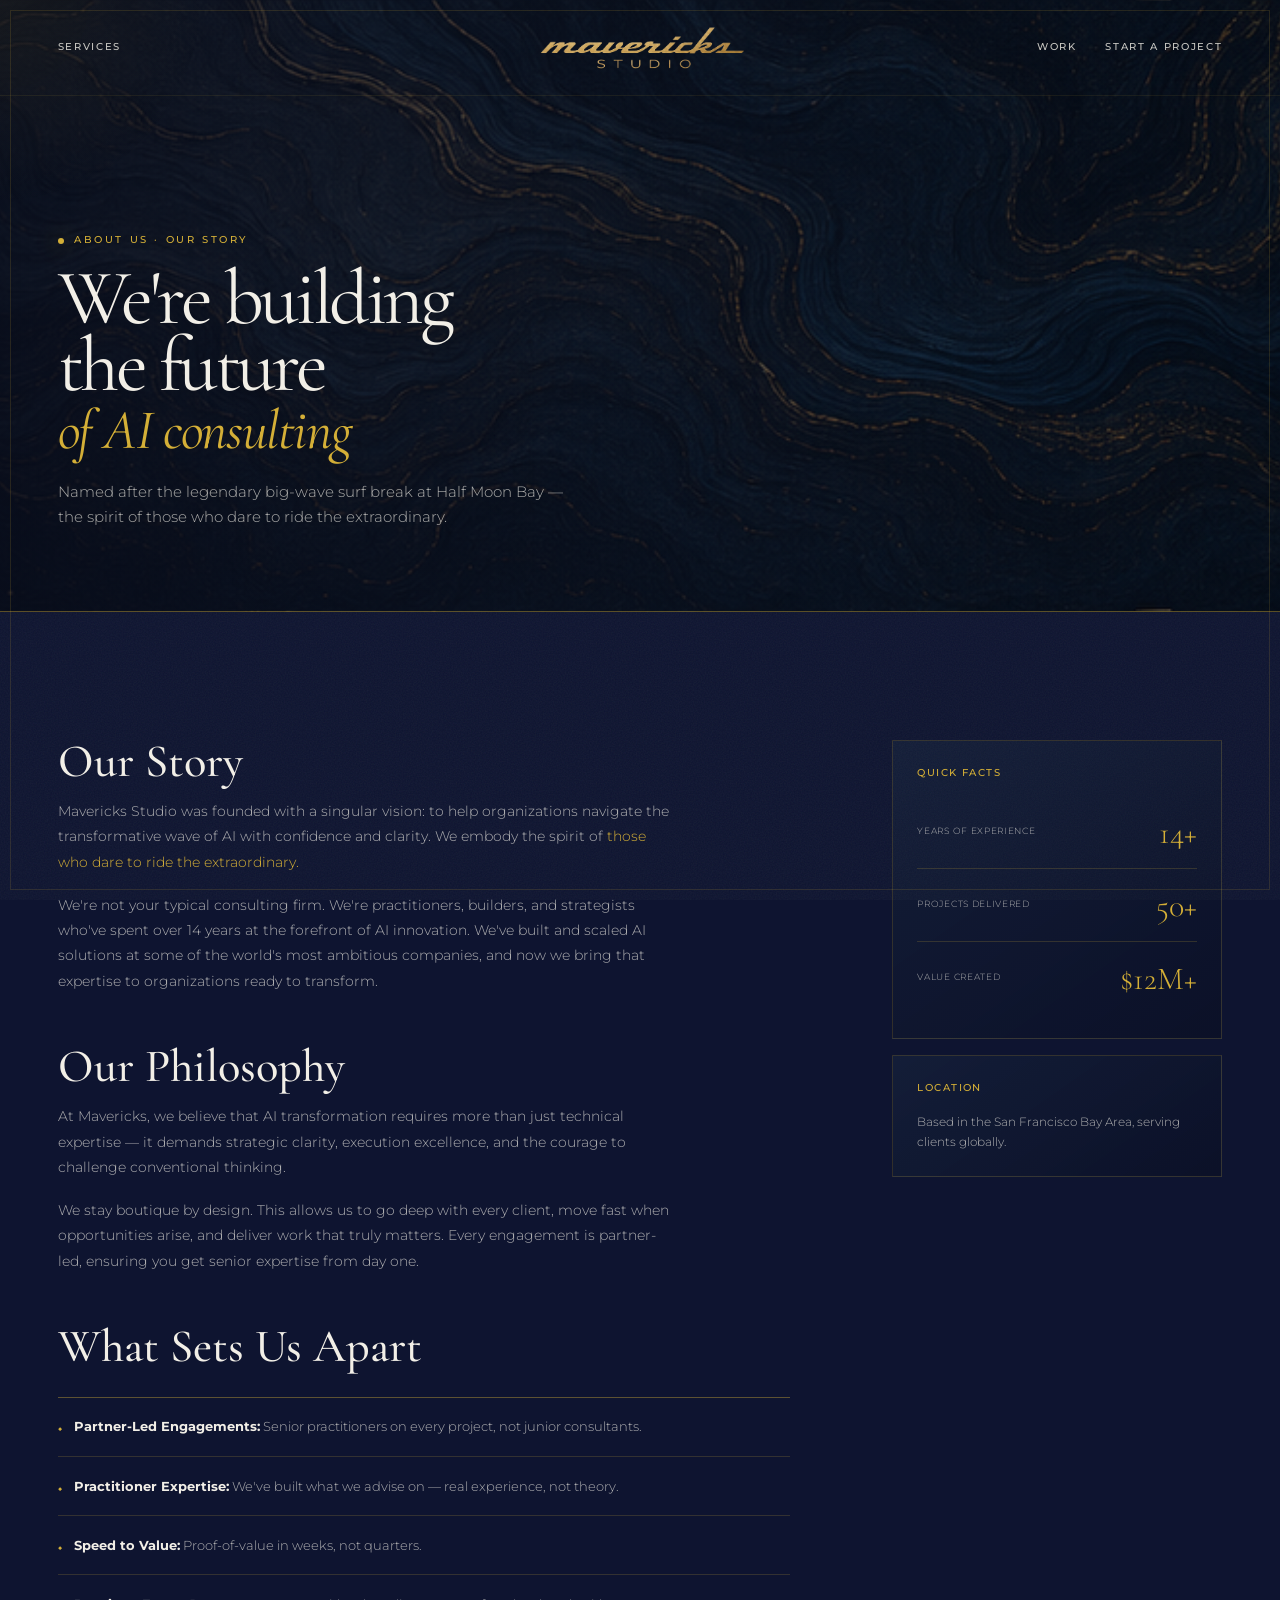
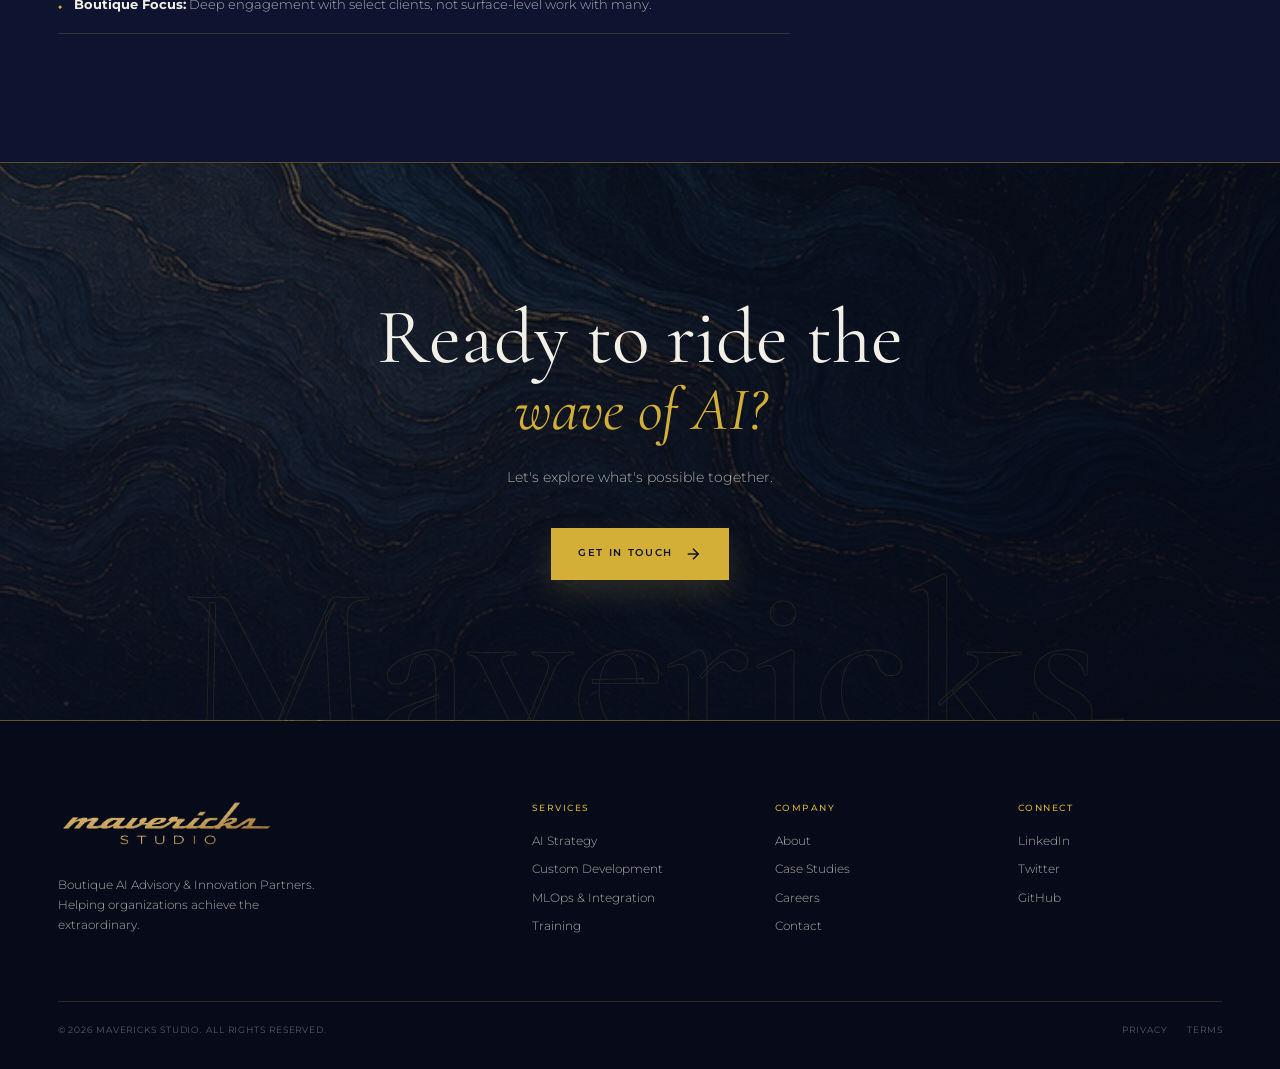
==== commit 07df5bb4: "Rebalance display type and simplify approach" ====
--- a/about.html
+++ b/about.html
@@ -38,7 +38,7 @@
          </div>
          <div class="section-container" style="position:relative;z-index:3;">
              <p class="eyebrow" data-reveal><span class="dot"></span>About Us · Our Story</p>
-             <h1 class="display" data-reveal>We're building the<br><span class="accent">future of AI consulting</span></h1>
+             <h1 class="display page-title-impact" data-reveal><span class="page-title-primary">We're building the future</span><span class="page-title-accent">of AI consulting</span></h1>
              <p class="lead" data-reveal>Named after the legendary big-wave surf break at Half Moon Bay — the spirit of those who dare to ride the extraordinary.</p>
          </div>
     </header>
--- a/styles.css
+++ b/styles.css
@@ -80,7 +80,7 @@
 .orb{display:none}
 .hero-inner{display:grid;grid-template-columns:minmax(0,1fr) minmax(360px,.78fr);gap:clamp(2.5rem,6vw,7rem);align-items:center}
 .hero-left{min-width:0;position:relative;z-index:2}
-.hero h1{max-width:8.4ch;margin:1.45rem 0 1.6rem;font-size:clamp(4.6rem,7.8vw,8.6rem)}.hero h1 .line{display:block}.hero h1 .accent{color:var(--gold);text-shadow:0 12px 42px rgba(212,175,55,.12)}
+.hero h1.hero-title{max-width:9.5ch;margin:1.45rem 0 1.6rem;font-size:clamp(4.2rem,7.1vw,7.7rem);line-height:.84}.hero-title-primary{display:block}.hero-title-impact{display:block;margin-top:.14em;color:var(--gold);font-size:.66em;font-style:italic;line-height:.88;letter-spacing:-.025em;text-shadow:0 12px 42px rgba(212,175,55,.12)}
 .hero-sub{margin:0}.hero-actions{display:flex;align-items:center;gap:1.5rem;margin-top:2rem;flex-wrap:wrap}
 .hero-visual{position:relative;min-width:0;padding:0 0 2rem 2rem}
 .hero-art-card{position:relative;display:flex;align-items:center;justify-content:center;overflow:hidden;border:1px solid var(--line);box-shadow:var(--shadow)}
@@ -96,17 +96,17 @@
 .clients{padding:2rem 0;background:rgba(7,11,25,.72);border-bottom:1px solid var(--line-soft)}.clients .section-container{display:grid;grid-template-columns:auto 1fr;align-items:center;gap:3rem}.clients-label{margin:0;color:var(--gold);font-size:.59rem;font-weight:500;letter-spacing:.16em;text-transform:uppercase}.clients-row{display:flex;align-items:center;justify-content:space-between;gap:1rem 2.5rem;flex-wrap:wrap}.client-logo{font-family:var(--font-display);font-size:1.45rem;color:rgba(242,239,231,.84)}
 
 /* Brand meaning */
-.brand-principles{padding:clamp(5rem,9vw,8rem) 0;background:linear-gradient(180deg,var(--navy),#111b36);border-bottom:1px solid var(--line)}
-.brand-principles-head{display:grid;grid-template-columns:.55fr 1.25fr .9fr;align-items:end;gap:2rem;margin-bottom:3.6rem}.brand-principles-head h2{margin:0;font-family:var(--font-display);font-size:clamp(3.4rem,5.8vw,6rem);font-weight:400;line-height:.82}.brand-principles-head h2 em{color:var(--gold);font-weight:400}.os-intro{display:grid;gap:1rem}.os-intro p{margin:0;color:var(--muted);font-size:.82rem;line-height:1.7}.os-intro .os-manifesto{font-family:var(--font-display);font-size:clamp(1.65rem,2.2vw,2.25rem);line-height:.95;color:var(--ivory)}.os-manifesto strong{font-weight:400;color:var(--gold)}
+.brand-principles{padding:clamp(5rem,8vw,7rem) 0;background:linear-gradient(180deg,var(--navy),#111b36);border-bottom:1px solid var(--line)}
+.brand-principles-head{display:grid;grid-template-columns:.48fr 1.52fr;align-items:start;gap:1.4rem 2rem;margin-bottom:3rem}.brand-principles-head>.count{padding-top:.55rem}.brand-principles-head h2{margin:0;font-family:var(--font-display);font-size:clamp(3.4rem,5.4vw,5.7rem);font-weight:400;line-height:.82}.brand-principles-head h2 em{color:var(--gold);font-weight:400}.os-intro{grid-column:2;display:grid;grid-template-columns:.72fr 1.28fr;gap:1.8rem;align-items:start}.os-intro p{margin:0;color:var(--muted);font-size:.79rem;line-height:1.68}.os-intro .os-manifesto{font-family:var(--font-display);font-size:clamp(1.55rem,2vw,2rem);line-height:.95;color:var(--ivory)}.os-manifesto strong{font-weight:400;color:var(--gold)}
 .principles-grid{display:grid;grid-template-columns:repeat(4,1fr);border-top:1px solid var(--line);border-left:1px solid var(--line)}
-.principle{min-height:350px;position:relative;padding:2rem 1.6rem;display:flex;flex-direction:column;border-right:1px solid var(--line);border-bottom:1px solid var(--line);background:linear-gradient(145deg,rgba(255,255,255,.025),transparent);transition:background .3s,transform .3s}
+.principle{min-height:310px;position:relative;padding:1.65rem 1.5rem;display:flex;flex-direction:column;border-right:1px solid var(--line);border-bottom:1px solid var(--line);background:linear-gradient(145deg,rgba(255,255,255,.025),transparent);transition:background .3s,transform .3s}
 .principle:hover{z-index:2;background:rgba(212,175,55,.06);transform:translateY(-6px)}
-.principle img{width:72px;height:72px;margin-bottom:auto;object-fit:contain}.principle-no{position:absolute;top:2rem;right:1.5rem;color:var(--faint);font-size:.57rem;letter-spacing:.14em}.principle h3{margin:2rem 0 .6rem;font-family:var(--font-display);font-size:1.75rem;font-weight:500;line-height:1}.principle p{margin:0;color:var(--muted);font-size:.78rem;line-height:1.65}
-.os-values{display:grid;grid-template-columns:repeat(3,1fr);margin-top:1.15rem;border-top:1px solid var(--line);border-left:1px solid var(--line)}.os-value{min-height:185px;padding:1.5rem;border-right:1px solid var(--line);border-bottom:1px solid var(--line);background:rgba(7,11,25,.22)}.os-value span{color:var(--gold);font-size:.56rem;letter-spacing:.14em}.os-value h3{margin:1.5rem 0 .45rem;font-family:var(--font-display);font-size:1.55rem;font-weight:500}.os-value p{margin:0;color:var(--muted);font-size:.75rem;line-height:1.65}
+.principle img{width:64px;height:64px;margin-bottom:auto;object-fit:contain}.principle-no{position:absolute;top:1.65rem;right:1.5rem;color:var(--faint);font-size:.57rem;letter-spacing:.14em}.principle h3{margin:1.6rem 0 .5rem;font-family:var(--font-display);font-size:1.65rem;font-weight:500;line-height:1}.principle p{margin:0;color:var(--muted);font-size:.75rem;line-height:1.6}
+.os-delivery{display:grid;grid-template-columns:.48fr 1.52fr;margin-top:1.2rem;border-top:1px solid var(--line)}.os-delivery-label{padding:1.2rem 1rem 0 0;color:var(--gold);font-size:.59rem;font-weight:500;letter-spacing:.17em;text-transform:uppercase}.os-values{display:grid;grid-template-columns:repeat(3,1fr);border-left:1px solid var(--line)}.os-value{padding:1.15rem 1.25rem;border-right:1px solid var(--line);border-bottom:1px solid var(--line);background:rgba(7,11,25,.18)}.os-value span{color:var(--gold);font-size:.53rem;letter-spacing:.14em}.os-value h3{margin:.65rem 0 .35rem;font-family:var(--font-display);font-size:1.35rem;font-weight:500}.os-value p{margin:0;color:var(--muted);font-size:.69rem;line-height:1.55}
 
 /* Shared section framing */
 .section,.content,.full{padding-block:clamp(5.5rem,10vw,9rem)}
-.section-head{display:grid;grid-template-columns:.45fr 1.4fr;gap:2rem;align-items:start;margin-bottom:clamp(3rem,5.5vw,5rem)}.section-head .count{padding-top:.6rem}.section-head h2{margin:0;font-family:var(--font-display);font-size:clamp(3.7rem,6.2vw,6.5rem);font-weight:400;line-height:.84;letter-spacing:-.035em}.section-head h2 .muted{font-style:italic}.section-head p{margin:1rem 0 0}
+.section-head{display:grid;grid-template-columns:.45fr 1.4fr;gap:2rem;align-items:start;margin-bottom:clamp(3rem,5.5vw,5rem)}.section-head .count{padding-top:.6rem}.section-head h2{max-width:13ch;margin:0;font-family:var(--font-display);font-size:clamp(3.2rem,5.1vw,5.35rem);font-weight:400;line-height:.86;letter-spacing:-.032em}.section-head h2 .muted{display:block;margin-top:.08em;color:var(--gold);font-size:.72em;font-style:italic;line-height:.95}.section-head p{margin:1rem 0 0}
 
 /* Services — dimensional bento */
 .services{background:linear-gradient(180deg,var(--navy-2),var(--navy));border-bottom:1px solid var(--line)}
@@ -130,13 +130,13 @@
 .testimonial{padding-block:clamp(4rem,7vw,6.5rem);overflow:hidden;background:var(--navy)}.testimonial::before{content:"";position:absolute;inset:18% 8%;border:1px solid rgba(212,175,55,.07);transform:rotate(-1deg)}.testimonial-inner{max-width:900px;margin:auto;padding:clamp(2rem,4vw,3.5rem);text-align:left;border:1px solid var(--line-soft);background:linear-gradient(145deg,rgba(46,74,94,.12),rgba(7,11,25,.30));box-shadow:0 24px 60px rgba(0,0,0,.18)}.quote-mark{height:2.4rem;overflow:hidden;color:var(--gold);font-family:var(--font-display);font-size:5rem;line-height:.65}.testimonial blockquote{margin:1rem 0 0;font-family:var(--font-display);font-size:clamp(1.8rem,3vw,3rem);font-weight:400;line-height:1.08}.t-author{display:flex;justify-content:flex-start;align-items:center;gap:.9rem;margin-top:1.8rem}.t-avatar{width:48px;height:48px;display:grid;place-items:center;border:1px solid var(--gold);border-radius:50%;color:var(--gold);font-size:.67rem}.t-info{text-align:left}.t-info .n{font-size:.76rem;font-weight:500}.t-info .r{color:var(--muted);font-size:.54rem;letter-spacing:.08em;text-transform:uppercase}
 
 /* CTA */
-.cta{overflow:hidden;background:linear-gradient(to bottom,rgba(7,11,25,.48),rgba(7,11,25,.76)),url('assets/brand-marble.png') center/cover;border-block:1px solid var(--line)}.cta-bg{position:absolute;inset:0;background:linear-gradient(90deg,rgba(7,11,25,.25),transparent,rgba(7,11,25,.35))}.cta-inner{position:relative;z-index:2;padding:clamp(6rem,11vw,10rem) 0;text-align:center}.cta h2{margin:0;font-family:var(--font-display);font-size:clamp(4rem,7.5vw,8rem);font-weight:400;line-height:.82}.cta p{max-width:58ch;margin:1.7rem auto 2.4rem;color:var(--muted);font-size:.9rem}.cta-actions{display:flex;flex-direction:column;align-items:center;gap:1rem}.cta-note{color:var(--muted);font-size:.63rem}.cta-note a{color:var(--gold);border-bottom:1px solid var(--gold)}.ghost{position:absolute;left:50%;bottom:-.12em;z-index:1;transform:translateX(-50%);font-family:var(--font-display);font-size:clamp(7rem,18vw,18rem);font-weight:600;line-height:.7;color:transparent;-webkit-text-stroke:1px rgba(212,175,55,.12);white-space:nowrap}
+.cta{overflow:hidden;background:linear-gradient(to bottom,rgba(7,11,25,.48),rgba(7,11,25,.76)),url('assets/brand-marble.png') center/cover;border-block:1px solid var(--line)}.cta-bg{position:absolute;inset:0;background:linear-gradient(90deg,rgba(7,11,25,.25),transparent,rgba(7,11,25,.35))}.cta-inner{position:relative;z-index:2;padding:clamp(6rem,11vw,10rem) 0;text-align:center}.cta h2{margin:0;font-family:var(--font-display);font-size:clamp(3.4rem,6.1vw,6.3rem);font-weight:400;line-height:.86}.cta h2 .accent{display:inline-block;margin-top:.06em;font-size:.78em;font-style:italic;line-height:.95}.cta p{max-width:58ch;margin:1.7rem auto 2.4rem;color:var(--muted);font-size:.9rem}.cta-actions{display:flex;flex-direction:column;align-items:center;gap:1rem}.cta-note{color:var(--muted);font-size:.63rem}.cta-note a{color:var(--gold);border-bottom:1px solid var(--gold)}.ghost{position:absolute;left:50%;bottom:-.12em;z-index:1;transform:translateX(-50%);font-family:var(--font-display);font-size:clamp(7rem,18vw,18rem);font-weight:600;line-height:.7;color:transparent;-webkit-text-stroke:1px rgba(212,175,55,.12);white-space:nowrap}
 
 /* Footer */
 .footer{padding:5rem 0 2rem;background:var(--navy-3)}.footer-grid{display:grid;grid-template-columns:minmax(260px,1.15fr) minmax(0,2fr);gap:clamp(2.5rem,6vw,7rem)}.footer-links{display:grid;grid-template-columns:repeat(3,minmax(0,1fr));gap:clamp(1.5rem,3vw,3rem)}.footer-brand img{height:45px}.footer-brand p{max-width:32ch;margin:1.3rem 0 0;color:var(--muted);font-size:.78rem}.footer-col h4{margin:0 0 1rem;color:var(--gold);font-size:.58rem;font-weight:500;letter-spacing:.16em;text-transform:uppercase}.footer-col a{display:block;margin:.58rem 0;color:var(--muted);font-size:.74rem}.footer-col a:hover{color:var(--gold)}.footer-bottom{display:flex;justify-content:space-between;margin-top:3.5rem;padding-top:1.3rem;border-top:1px solid var(--line-soft)}.footer-bottom p,.footer-legal a{margin:0;color:var(--faint);font-size:.56rem;letter-spacing:.1em;text-transform:uppercase}.footer-legal{display:flex;gap:1.2rem}.footer-legal a:hover{color:var(--gold)}
 
 /* Inner pages */
-.page-hero{min-height:68vh;padding:12rem 0 5rem;display:flex;align-items:end;overflow:hidden;background:linear-gradient(to right,rgba(7,11,25,.90),rgba(7,11,25,.30)),url('assets/brand-marble.png') center/cover;border-bottom:1px solid var(--line)}.page-hero .hero-bg{display:none}.page-hero .display{max-width:11ch;margin:1rem 0 0;font-size:clamp(4rem,7vw,7.6rem);line-height:.84}.page-hero .lead{margin:1.4rem 0 0}.content-grid{display:grid;grid-template-columns:minmax(0,1fr) 330px;gap:clamp(3rem,8vw,9rem)}.prose h2,.legal h2{margin:3.2rem 0 1rem;font-family:var(--font-display);font-size:2.9rem;font-weight:500;line-height:.93}.prose h2:first-child,.legal h2:first-child{margin-top:0}.prose p,.legal p{max-width:68ch;margin:0 0 1.1rem;color:var(--muted);font-size:.89rem;line-height:1.78}.prose .hl{color:var(--gold)}.about-list{margin-top:1.8rem;border-top:1px solid var(--line)}.about-list li{padding:1.15rem 0;border-bottom:1px solid var(--line-soft);color:var(--muted);font-size:.83rem}.about-list li::before{content:'◆';padding-right:.8rem;color:var(--gold);font-size:.45rem}.about-list strong{color:var(--ivory)}
+.page-hero{min-height:68vh;padding:12rem 0 5rem;display:flex;align-items:end;overflow:hidden;background:linear-gradient(to right,rgba(7,11,25,.90),rgba(7,11,25,.30)),url('assets/brand-marble.png') center/cover;border-bottom:1px solid var(--line)}.page-hero .hero-bg{display:none}.page-hero .display{max-width:13ch;margin:1rem 0 0;font-size:clamp(3.7rem,6.1vw,6.4rem);line-height:.86}.page-title-primary,.page-title-accent{display:block}.page-title-accent{margin-top:.08em;color:var(--gold);font-size:.72em;font-style:italic;line-height:.95;letter-spacing:-.025em}.page-hero .lead{margin:1.4rem 0 0}.content-grid{display:grid;grid-template-columns:minmax(0,1fr) 330px;gap:clamp(3rem,8vw,9rem)}.prose h2,.legal h2{margin:3.2rem 0 1rem;font-family:var(--font-display);font-size:2.9rem;font-weight:500;line-height:.93}.prose h2:first-child,.legal h2:first-child{margin-top:0}.prose p,.legal p{max-width:68ch;margin:0 0 1.1rem;color:var(--muted);font-size:.89rem;line-height:1.78}.prose .hl{color:var(--gold)}.about-list{margin-top:1.8rem;border-top:1px solid var(--line)}.about-list li{padding:1.15rem 0;border-bottom:1px solid var(--line-soft);color:var(--muted);font-size:.83rem}.about-list li::before{content:'◆';padding-right:.8rem;color:var(--gold);font-size:.45rem}.about-list strong{color:var(--ivory)}
 .sidebar{align-self:start;position:sticky;top:7rem}.card{padding:1.5rem;border:1px solid var(--line-soft);background:linear-gradient(145deg,rgba(46,74,94,.18),rgba(7,11,25,.35))}.card+.card{margin-top:1rem}.card h3{margin:0 0 1rem;color:var(--gold);font-size:.6rem;font-weight:500;letter-spacing:.15em;text-transform:uppercase}.card p{margin:0;color:var(--muted);font-size:.78rem}.fact{display:flex;justify-content:space-between;gap:1rem;padding:.65rem 0;border-bottom:1px solid var(--line-soft)}.fact:last-child{border-bottom:0}.fact .fv{font-family:var(--font-display);font-size:2rem;color:var(--gold)}.fact .fl{align-self:center;color:var(--muted);font-size:.54rem;letter-spacing:.08em;text-transform:uppercase}
 
 /* Careers */
@@ -150,26 +150,26 @@
 @media(max-width:1050px){
   .nav-left,.nav-right{display:none}.nav{display:flex;justify-content:space-between}.logo{justify-self:auto}.menu-btn{display:block}
   .mobile-menu{position:fixed;inset:0;z-index:45;padding:7rem var(--gutter) 2rem;flex-direction:column;justify-content:center;gap:.6rem;background:linear-gradient(to bottom,rgba(7,11,25,.94),rgba(7,11,25,.98)),url('assets/brand-marble.png') center/cover}.mobile-menu.active{display:flex}.mobile-menu a{padding:.65rem 0;border-bottom:1px solid var(--line-soft);font-family:var(--font-display);font-size:2.7rem;line-height:1}
-  .hero-inner{grid-template-columns:1fr .72fr;gap:2rem}.hero h1{font-size:clamp(4.2rem,8.5vw,7rem)}
+  .hero-inner{grid-template-columns:1fr .72fr;gap:2rem}.hero h1.hero-title{font-size:clamp(3.8rem,7.8vw,6.2rem)}
   .brand-principles-head{grid-template-columns:.5fr 1.2fr}.os-intro{grid-column:2}.principles-grid{grid-template-columns:repeat(2,1fr)}
   .services-grid{grid-template-columns:repeat(2,minmax(0,1fr))}.service:nth-child(n){grid-column:auto}.content-grid{grid-template-columns:1fr}.sidebar{position:static;display:grid;grid-template-columns:1fr 1fr;gap:1rem}.card+.card{margin-top:0}.footer-grid{grid-template-columns:minmax(220px,.9fr) minmax(0,2fr)}.benefits{grid-template-columns:repeat(2,1fr)}
 }
 
 @media(max-width:720px){
   .frame{inset:5px}.nav{width:100%;padding:1.2rem var(--gutter)}.logo img{height:35px}.menu-btn{display:grid!important;place-items:center;flex:none;z-index:55}
-  .hero{min-height:0;padding:7rem 0 2.5rem}.hero-inner{grid-template-columns:1fr}.hero h1{max-width:100%;font-size:clamp(3.25rem,14vw,4.4rem);letter-spacing:-.055em}.hero-sub{max-width:34ch;font-size:.82rem}.hero-actions{gap:1rem;margin-top:1.5rem}.hero-actions .btn{width:100%}.hero-actions .text-link{margin-inline:auto}
+  .hero{min-height:0;padding:7rem 0 2.5rem}.hero-inner{grid-template-columns:1fr}.hero h1.hero-title{max-width:100%;font-size:clamp(3.2rem,12.8vw,3.9rem);letter-spacing:-.05em}.hero-title-impact{font-size:.64em}.hero-sub{max-width:34ch;font-size:.82rem}.hero-actions{gap:1rem;margin-top:1.5rem}.hero-actions .btn{width:100%}.hero-actions .text-link{margin-inline:auto}
   .hero-visual{padding:0;margin-top:1.3rem}.hero-art-index{display:none}.scroll-cue{margin-top:.5rem}
   .stats-row{grid-template-columns:1fr}.stat,.stat:first-child{padding:1.8rem;border-left:1px solid var(--line-soft);border-bottom:1px solid var(--line-soft)}
   .clients .section-container{display:block}.clients-label{margin-bottom:1.2rem}.clients-row{display:grid;grid-template-columns:1fr 1fr;gap:1rem}.client-logo{font-size:1.18rem}
-  .brand-principles{padding:4.5rem 0}.brand-principles-head{display:block}.brand-principles-head h2{margin:.9rem 0 1.4rem;font-size:3.5rem}.os-intro{display:grid;gap:.8rem;max-width:38ch}.os-intro .os-manifesto{font-size:1.9rem}.principles-grid{grid-template-columns:1fr}.principle{min-height:270px}.principle img{margin-bottom:2rem}.os-values{grid-template-columns:1fr}.os-value{min-height:0}
+  .brand-principles{padding:4.5rem 0}.brand-principles-head{display:block;margin-bottom:2.5rem}.brand-principles-head h2{margin:.9rem 0 1.25rem;font-size:3.15rem}.os-intro{display:block;max-width:38ch}.os-intro .os-manifesto{margin-bottom:.8rem;font-size:1.75rem}.principles-grid{grid-template-columns:1fr}.principle{min-height:245px}.principle img{margin-bottom:1.5rem}.os-delivery{display:block}.os-delivery-label{padding:1rem 0}.os-values{grid-template-columns:1fr}.os-value{min-height:0;padding:1rem 1.1rem}
   .section,.content,.full{padding-block:4.5rem}.section-head{display:block;margin-bottom:2.8rem}.section-head h2{margin-top:.9rem;font-size:3.05rem;overflow-wrap:anywhere;text-wrap:balance}
   .services-grid{display:block}.service{min-width:0;max-width:100%;min-height:335px;margin-bottom:1rem;padding:1.5rem}.service::before{display:none}.service>*{min-width:0}.service h3{font-size:1.95rem;overflow-wrap:anywhere}.service p{font-size:.76rem;overflow-wrap:anywhere}.service .tags li{max-width:100%;overflow-wrap:anywhere}
 
   .work-grid{grid-template-columns:1fr}.work-card.large{display:block;grid-column:auto}.work-media,.work-card.large .work-media{min-height:280px}.work-body{padding:1.5rem}.work-body h3{font-size:2.45rem}
   .testimonial{padding-block:3.5rem}.testimonial-inner{padding:1.5rem}.testimonial blockquote{font-size:1.95rem}.t-author{align-items:flex-start}.t-info .r{max-width:28ch}
-  .cta-inner{padding:5.5rem 0}.cta h2{font-size:4rem}.ghost{display:none}
+  .cta-inner{padding:5.5rem 0}.cta h2{font-size:3.35rem}.ghost{display:none}
   .footer-grid{grid-template-columns:1fr;gap:2.2rem}.footer-links{display:grid;grid-template-columns:repeat(3,1fr);gap:1rem}.footer-bottom{flex-direction:column;gap:.8rem}
-  .page-hero{min-height:58vh;padding:8rem 0 4rem}.page-hero .display{font-size:4.15rem}.sidebar{display:block}.card+.card{margin-top:1rem}
+  .page-hero{min-height:58vh;padding:8rem 0 4rem}.page-hero .display{font-size:3.4rem}.sidebar{display:block}.card+.card{margin-top:1rem}
   .benefits{grid-template-columns:1fr}.benefit{min-height:260px}.position{grid-template-columns:1fr;gap:1.2rem}.apply{display:block;padding:1.5rem}.apply .btn{width:100%;margin-top:1.5rem}.legal h2,.prose h2{font-size:2.35rem}
 }
 
